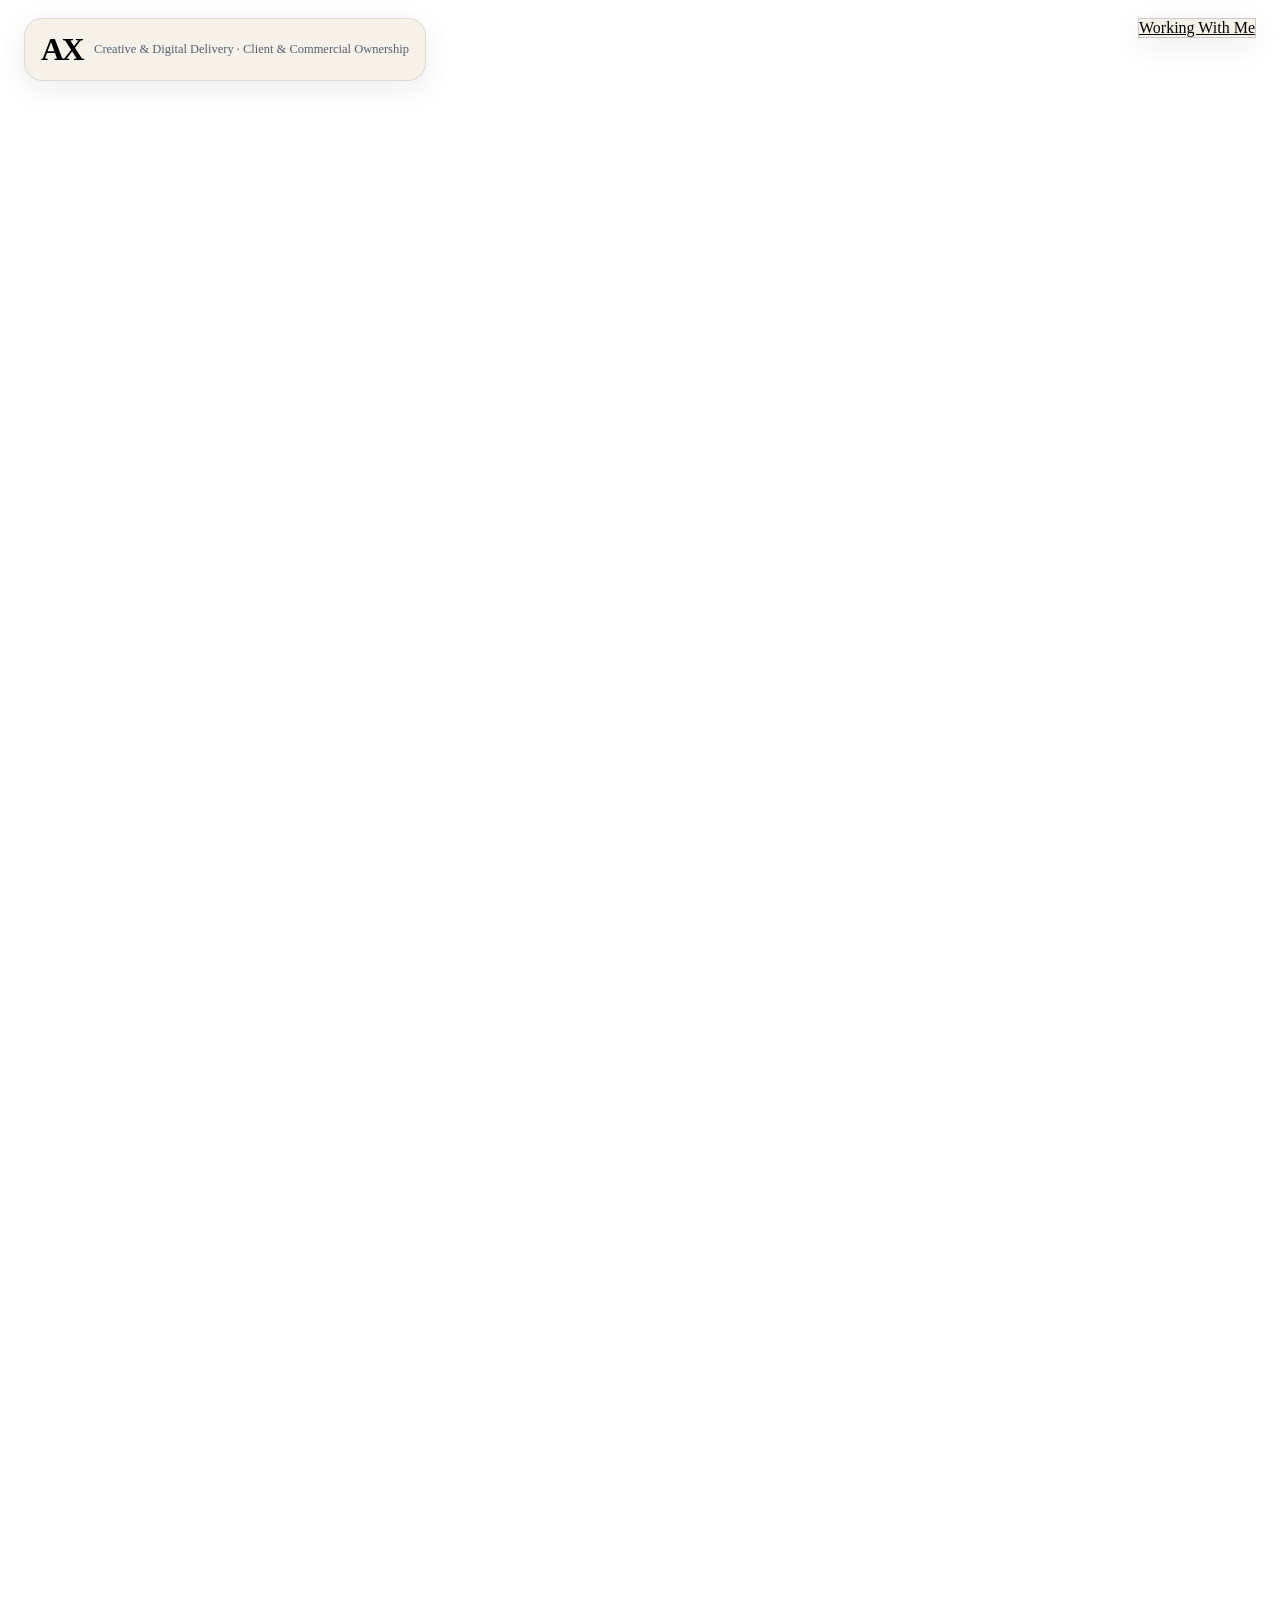
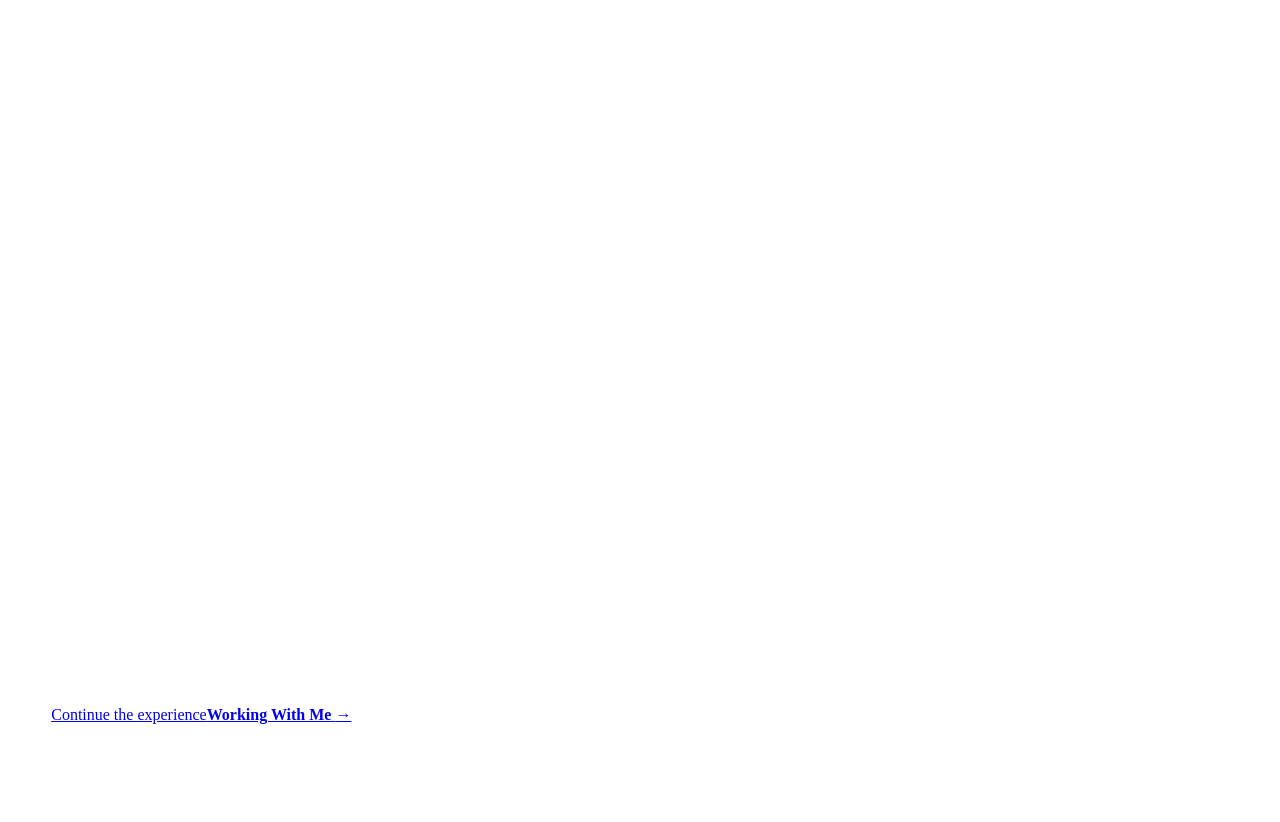
==== cv/index.html @ 1cc7d0a5 "Refresh cached CV styles after metric typography adjustment" ====
<!doctype html>
<html lang="en">
<head>
  <!-- Google tag (gtag.js) -->
  <script async src="https://www.googletagmanager.com/gtag/js?id=G-WQ5RT0GT5M"></script>
  <script>
    window.dataLayer = window.dataLayer || [];
    function gtag(){dataLayer.push(arguments);}
    gtag('js', new Date());
    gtag('config', 'G-WQ5RT0GT5M');
  </script>
  <meta charset="utf-8">
  <meta name="viewport" content="width=device-width, initial-scale=1">
  <meta name="theme-color" content="#F6F1E8">
  <meta name="description" content="Axel Cruz leads creative and digital delivery, client relationships and project economics. Explore experience, selected projects and the downloadable CV.">
  <title>Professional CV | Axel Cruz | Senior Project &amp; Program Manager</title>

  <!-- Social sharing / Open Graph -->
  <meta property="og:type" content="website">
  <meta property="og:url" content="https://axelcruzcv.github.io/cv/">
  <meta property="og:title" content="Axel Cruz | Senior Project &amp; Program Manager">
  <meta property="og:description" content="Creative and digital delivery with ownership of clients, teams and project economics.">
  <meta property="og:image" content="https://axelcruzcv.github.io/assets/og-professional-cv.png?v=20260910">
  <meta property="og:image:alt" content="Axel Cruz - Senior Project and Program Manager">

  <!-- X / Twitter -->
  <meta name="twitter:card" content="summary_large_image">
  <meta name="twitter:title" content="Axel Cruz | Senior Project &amp; Program Manager">
  <meta name="twitter:description" content="Creative and digital delivery with ownership of clients, teams and project economics.">
  <meta name="twitter:image" content="https://axelcruzcv.github.io/assets/og-professional-cv.png?v=20260910">

  <link rel="preconnect" href="https://fonts.googleapis.com">
  <link rel="preconnect" href="https://fonts.gstatic.com" crossorigin>
  <link href="https://fonts.googleapis.com/css2?family=Cormorant+Garamond:wght@500;600&amp;family=Inter:wght@400;500;600&amp;display=swap" rel="stylesheet">
  <link rel="stylesheet" href="../css/main.css">
  <link rel="stylesheet" href="../css/cv.css?v=2026-10-13">
</head>
<body class="cv-page">
  <div class="transition-field" aria-hidden="true"><span></span></div>
  <a class="floating-pill who-pill page-link" href="../">Working With Me</a>

  <header class="cv-brand">
    <div class="monogram">AX</div>
    <div class="brand-line">Creative &amp; Digital Delivery · Client &amp; Commercial Ownership</div>
  </header>

  <main class="cv-shell">
    <section class="cv-hero reveal">
      <div>
        <p class="kicker">Project and Program Leadership</p>
        <h1>Axel Daniel Cruz Machado</h1>
        <h2>Senior Project &amp; Program Manager<br><span>Creative &amp; Digital Delivery | Client &amp; Commercial Ownership</span></h2>
        <p class="meta">Mexico City, Mexico · English C1 / Full Professional Proficiency · Spanish Native</p>
      </div>
      <nav class="cv-actions" aria-label="Professional links">
        <a href="../downloads/Axel_Cruz_Professional_CV.pdf?v=2026-10-12" download="Axel_Cruz_Professional_CV.pdf">Download CV</a>
        <a href="https://www.linkedin.com/in/axeldanielcruzmachado" target="_blank" rel="noopener">LinkedIn</a>
        <a class="email-action" href="mailto:axelcruzmachado@gmail.com" data-email="axelcruzmachado@gmail.com">Email</a>
      </nav>
    </section>

    <section class="cv-section reveal">
      <h2>Professional Profile</h2>
      <div class="profile-copy"><p>I lead creative and digital delivery with responsibility for the client relationship, specialist teams and project economics.</p><p>My experience spans 10+ years across a digital studio and agency operations. Today, I manage 15+ concurrent projects with teams of up to 25, connecting creative production, software platforms and enterprise learning.</p><p>I turn business needs into scope, estimates and delivery plans, then manage capacity, dependencies, client decisions and quality through launch and ongoing operations. My background in production and web development helps me work closely with specialists and explain trade-offs to clients.</p></div>
    </section>

    <section class="cv-section reveal">
      <h2>Selected Experience</h2>
      <div class="impact-grid"><article class="reveal-card"><strong>15+ PROJECTS</strong><span>Managed concurrently across creative, digital and learning delivery</span></article><article class="reveal-card"><strong>UP TO 25</strong><span>Specialists coordinated across creative production, software and QA</span></article><article class="reveal-card"><strong>4+ PLATFORMS</strong><span>Led through creation, launch, support and ongoing operations</span></article><article class="reveal-card"><strong>10+ WEBSITES</strong><span>Delivered across websites and web experiences</span></article><article class="reveal-card"><strong>2,000+ USERS</strong><span>Supported by the Hino learning platform</span></article><article class="reveal-card"><strong>5,000+ USERS</strong><span>Supported by Edenred learning platforms</span></article><article class="reveal-card"><strong>12 PROJECTS</strong><span>Costco engagement expanded from one renovation proposal video</span></article><article class="reveal-card"><strong>60+ WBTs</strong><span>Web-based training productions coordinated</span></article></div>
    </section>

    <section class="cv-section reveal">
      <h2>Core Expertise</h2>
      <div class="expertise-grid"><article><h3>Project and Program Delivery</h3><p>Discovery, scope, schedules, roadmaps, dependencies, change control and client decisions.</p></article><article><h3>Creative Operations</h3><p>Integrated production, capacity planning, specialist staffing, review cycles and quality control.</p></article><article><h3>Client and Commercial Ownership</h3><p>Proposals, estimates, negotiation, project costs, margins and account development.</p></article><article><h3>Digital Platforms</h3><p>Web and mobile delivery, CMS, integrations, QA/UAT, releases and ongoing support.</p></article><article><h3>Learning and Implementation</h3><p>LMS operations, learning content, onboarding, training programs and adoption reporting.</p></article></div>
    </section>

    <section class="cv-section reveal"><h2>Selected Work</h2><div class="timeline"><article class="role"><div class="period">Hino</div><div><h3>Building a platform and a long-term relationship</h3><p>I originated Hino’s initial LMS engagement of approximately MXN 1.4M and led delivery with business, training and IT stakeholders. The platform serves 2,000+ users and evolved from core learning capabilities into certification matrices, reporting, UX/UI improvements and a loyalty program.</p></div></article><article class="role"><div class="period">Costco</div><div><h3>Growing an engagement through delivery</h3><p>An initial renovation proposal video expanded into 12 location-related projects. I owned proposals, scope, negotiation and delivery across audiovisual, interactive, presentation and printed materials.</p></div></article><article class="role"><div class="period">Hino and Edenred</div><div><h3>Restoring delivery and service continuity</h3><p>I helped restore two business-critical learning platforms within 14 days by coordinating specialists, priorities, testing and client communication. I also strengthened delivery workflows and QA for their continuing operation.</p></div></article></div></section><section class="cv-section reveal">
      <h2>Professional Experience</h2>
      <div class="timeline"><article class="role"><div class="period">Feb 2025 - Present</div><div><p class="company">Top of Mind Communication</p><h3>Head of Coordination &amp; Quality</h3><ul><li>Lead a portfolio of 15+ concurrent creative, digital and learning projects, coordinating up to 25 specialists and operational relationships with up to 10 corporate clients.</li><li>Own scope, estimates, schedules, capacity planning, risks and client decisions across design, copywriting, video, VFX, animation, instructional design, software and QA. Manage KPMG delivery in ClickUp.</li><li>Track project hours, costs, utilization and profitability. Assess changes, price additional work and coordinate approval, implementation and invoicing with leadership and finance.</li><li>Manage roadmaps, backlogs, acceptance criteria, QA/UAT and ongoing enhancements for Hino and Edenred platforms serving 2,000+ and 5,000+ users respectively.</li><li>Strengthen delivery workflows and quality reviews, coordinate distributed specialists and vendors, and resolve dependencies through clear ownership and escalation.</li><li>Expanded a Costco engagement from one renovation proposal video into 12 location-related projects. Work also includes Kia, KPMG, Mazda, Hino, Edenred and Teojama.</li></ul></div></article><article class="role"><div class="period">Feb 2024 - Jan 2025</div><div><p class="company">Top of Mind Communication</p><h3>Digital Project Coordinator</h3><ul><li>Coordinated enterprise content production and learning-platform operations, connecting clients, developers, creative teams, instructional designers and QA.</li><li>Managed Hino and Edenred delivery requirements, access and reporting workflows, issue prioritization, QA/UAT, releases and client communication for platforms serving 2,000+ and 5,000+ users.</li><li>Helped restore two business-critical learning platforms within 14 days through specialist coordination, testing and stakeholder follow-through.</li><li>Coordinated multimedia and interactive learning delivery through reviews and approvals, including English-language materials for US audiences. Promoted to Head of Coordination &amp; Quality in February 2025.</li></ul></div></article><article class="role"><div class="period">Mar 2015 - Feb 2024<br>Part-time 2023-2024</div><div><p class="company">Fentec Apps &amp; Web / Fenrir Creative Studios</p><h3>Founder &amp; Digital Solutions Lead</h3><ul><li>Built and ran a creative and digital studio, originating and securing 15+ client engagements through prospecting, referrals, proposals and pricing.</li><li>Owned client delivery from discovery and requirements through staffing, budgets, development coordination, QA, launch, support and maintenance, with responsibility for profitability and payment agreements.</li><li>Originated and closed Hino’s initial LMS engagement, valued at approximately MXN 1.4M, and led its delivery and continuing evolution with senior business, training and IT stakeholders.</li><li>Delivered 10+ websites and web experiences, including WordPress and Shopify projects. Coordinated React, Python/Django, AWS, REST API and native mobile specialists, plus Salesforce and HubSpot integrations.</li><li>Delivered Edenred development and maintenance services as a provider to TOM before joining the company internally. Worked with distributed engineers and suppliers across Latin America.</li></ul></div></article><article class="role"><div class="period">Jan 2023 - Feb 2024</div><div><p class="company">TOCA Contact Center</p><h3>HR &amp; Operations Manager</h3><ul><li>Helped scale an HSBC-linked commercial operation from 3 to 50+ agents through recruiting, onboarding, training, coaching and performance follow-up.</li><li>Coordinated leadership, operations and talent to align staffing, team readiness and service requirements during growth.</li><li>Held operational responsibility for the contact center’s supporting telephony environment, coordinating dedicated personnel responsible for call flows, PBX/switchboard operations and service continuity.</li></ul></div></article></div>
    </section>

    <section class="cv-section reveal">
      <h2>Tools and Capabilities</h2>
      <div class="tools-grid"><article><h3>Project management</h3><p>ClickUp, Jira, Asana, monday.com, Trello, Microsoft Project, Azure DevOps for project tracking and Notion.</p></article><article><h3>Reporting and collaboration</h3><p>Excel, Google Sheets, Google Workspace, Slack and Microsoft Teams.</p></article><article><h3>Web and creative work</h3><p>WordPress, Shopify, HTML/CSS/JavaScript, Git/GitHub and Adobe Creative Cloud. Strongest Adobe proficiency in Photoshop and Premiere Pro.</p></article><article><h3>Technical delivery</h3><p>Coordination across React, Python/Django, AWS, REST APIs, Salesforce and HubSpot integrations, native mobile and SCORM/xAPI.</p></article><article><h3>AI in practice</h3><p>ChatGPT, Claude, Gemini and Magnific for research, planning, documentation, content and creative work, with human review.</p></article></div>
    </section>

    <section class="cv-section education reveal"><h2>Education and Professional Development</h2><div><h3>Bachelor of Engineering</h3><p>Interactive Technologies &amp; Digital Animation<br>Universidad del Valle de México<br>2011-2016</p></div><div><h3>Project Management</h3><p>The Project Management Course: Beginner to PROject Manager<br>365 Careers / Udemy<br>Completed October 2026</p><p>Agile, Scrum, Waterfall, project planning, risk management, change control and project tracking.</p></div><div><h3>Languages</h3><p>Spanish: Native<br>English: C1 / Full Professional Proficiency</p></div></section>

    <section class="cv-closing reveal">
      <h2>Let’s talk about your team.</h2>
      <p>I’m interested in senior project, program and client delivery roles where creative work, digital products and commercial responsibility come together. Based in Mexico City and open to remote opportunities from Mexico.</p>
      <nav class="cv-actions">
        <a class="email-action" href="mailto:axelcruzmachado@gmail.com" data-email="axelcruzmachado@gmail.com">Email</a>
        <a href="https://www.linkedin.com/in/axeldanielcruzmachado" target="_blank" rel="noopener">LinkedIn</a>
        <a href="../downloads/Axel_Cruz_Professional_CV.pdf?v=2026-10-12" download="Axel_Cruz_Professional_CV.pdf">Download CV</a>
      </nav>
    </section>
  </main>

  <script src="../js/transitions.js"></script>
  <script src="../js/cv.js"></script>
  <script src="../js/actions.js"></script>
</body>
</html>
---- css/cv.css ----
.cv-page{background:var(--ivory);color:var(--ink)}
.cv-brand{position:fixed;left:24px;top:18px;z-index:60;display:flex;align-items:center;gap:12px;padding:12px 16px;border-radius:18px;background:rgba(246,241,232,.94);backdrop-filter:blur(12px);box-shadow:0 8px 30px rgba(13,27,42,.08);border:1px solid rgba(17,36,55,.10)}
.monogram{font-family:var(--serif);font-size:2rem;font-weight:600;letter-spacing:-.08em}.brand-line{font-size:.78rem;color:rgba(17,36,55,.70)}
.cv-page .who-pill{position:fixed;top:18px;right:24px;left:auto;bottom:auto;z-index:70;color:var(--ink);background:rgba(246,241,232,.94);border:1px solid rgba(17,36,55,.18);backdrop-filter:blur(12px);box-shadow:0 8px 30px rgba(13,27,42,.08)}
.cv-shell{width:min(1180px,92vw);margin:0 auto;padding:144px 0 90px}.cv-hero{padding:42px 0 34px;border-bottom:1px solid rgba(17,36,55,.2);display:grid;grid-template-columns:1fr auto;gap:36px;align-items:end}.kicker{text-transform:uppercase;letter-spacing:.15em;font-size:.72rem;color:rgba(17,36,55,.58)}
.cv-hero h1,.cv-section>h2,.cv-closing h2{font-family:var(--serif)}.cv-hero h1{font-size:clamp(3.2rem,6.2vw,6rem);line-height:.84;letter-spacing:-.05em;margin:.15em 0 .24em}.cv-hero h2{font-size:clamp(1.15rem,2vw,1.6rem);line-height:1.35;max-width:800px;margin:0;font-weight:500}.meta{font-size:.88rem;color:rgba(17,36,55,.65);margin-top:18px}.cv-actions{display:flex;flex-wrap:wrap;gap:10px}.cv-actions a{font-size:.82rem;background:rgba(255,255,255,.2)}
.cv-section{padding:54px 0;border-bottom:1px solid rgba(17,36,55,.14)}.cv-section>h2{font-size:clamp(2.6rem,4.5vw,4.3rem);letter-spacing:-.035em;margin:0 0 30px}.profile-copy{columns:2;column-gap:56px;max-width:980px}.profile-copy p{break-inside:avoid;line-height:1.7;margin-top:0}

.impact-grid{display:grid;grid-template-columns:repeat(4,1fr);gap:12px}.impact-grid article{--bg:linear-gradient(145deg,#F6F1E8,#ECE5D8);--fg:var(--ink);--muted:rgba(17,36,55,.68);position:relative;min-height:158px;padding:22px 24px;border-radius:18px;border:1px solid rgba(17,36,55,.09);background:var(--bg);color:var(--fg);display:flex;flex-direction:column;justify-content:space-between;overflow:hidden;box-shadow:0 8px 24px rgba(13,27,42,.04);transition:transform .32s var(--ease),box-shadow .32s var(--ease)}.impact-grid article::after{content:"";position:absolute;left:0;top:0;right:0;height:4px;background:var(--gold)}.impact-grid article:nth-child(4n+1){--bg:linear-gradient(145deg,#F1E7D3,#FBF7EF);--fg:var(--ink);--muted:rgba(17,36,55,.72)}.impact-grid article:nth-child(4n+2){--bg:linear-gradient(145deg,#ECE8DF,#FAF7F0);--fg:var(--ink);--muted:rgba(17,36,55,.72)}.impact-grid article:nth-child(4n+2)::after{background:var(--teal)}.impact-grid article:nth-child(4n+3){--bg:linear-gradient(145deg,rgba(95,158,160,.20),#F3F4EE);--fg:var(--ink);--muted:rgba(17,36,55,.72)}.impact-grid article:nth-child(4n+4){--bg:linear-gradient(145deg,rgba(199,154,43,.16),#FBF5E8);--fg:var(--ink);--muted:rgba(17,36,55,.72)}.impact-grid article:nth-child(4n+4)::after{background:var(--navy)}.impact-grid article:hover{transform:translateY(-4px);box-shadow:0 16px 34px rgba(13,27,42,.09)}.impact-grid strong{font-family:var(--serif);font-size:clamp(1.5rem,2.7vw,2.5rem);line-height:.95;color:var(--fg)}.impact-grid span{font-size:.9rem;line-height:1.42;color:var(--muted);max-width:26ch}

.expertise-grid,.tools-grid{display:grid;grid-template-columns:repeat(5,1fr);gap:12px}.expertise-grid article,.tools-grid article{--accent:var(--gold);position:relative;min-height:218px;padding:23px 19px;border-radius:18px;border:1px solid rgba(17,36,55,.09);background:linear-gradient(155deg,rgba(255,255,255,.45),rgba(236,229,216,.68));overflow:hidden;transition:transform .32s var(--ease),box-shadow .32s var(--ease),background .32s ease}.expertise-grid article::before,.tools-grid article::before{content:"";position:absolute;left:0;top:0;bottom:0;width:4px;background:var(--accent)}.expertise-grid article::after,.tools-grid article::after{content:"";position:absolute;right:-30px;top:-30px;width:100px;height:100px;border-radius:50%;background:var(--accent);opacity:.06}.expertise-grid article:nth-child(5n+1),.tools-grid article:nth-child(5n+1){--accent:var(--navy)}.expertise-grid article:nth-child(5n+2),.tools-grid article:nth-child(5n+2){--accent:var(--gold)}.expertise-grid article:nth-child(5n+3),.tools-grid article:nth-child(5n+3){--accent:var(--teal)}.expertise-grid article:nth-child(5n+4),.tools-grid article:nth-child(5n+4){--accent:#879331}.expertise-grid article:nth-child(5n),.tools-grid article:nth-child(5n){--accent:#50677A}.expertise-grid article:hover,.tools-grid article:hover{transform:translateY(-4px);box-shadow:0 16px 32px rgba(13,27,42,.075);background:linear-gradient(155deg,rgba(255,255,255,.7),rgba(236,229,216,.76))}.expertise-grid h3,.tools-grid h3{font-size:.83rem;text-transform:uppercase;letter-spacing:.09em;margin:0 0 18px}.expertise-grid p,.tools-grid p{font-size:.9rem;line-height:1.62;color:rgba(17,36,55,.70);margin:0}

.timeline{display:grid}.role{display:grid;grid-template-columns:180px 1fr;gap:30px;padding:32px 0;border-top:1px solid rgba(17,36,55,.14)}.period{font-size:.76rem;text-transform:uppercase;letter-spacing:.07em;color:rgba(17,36,55,.56)}.company{text-transform:uppercase;letter-spacing:.09em;font-size:.76rem;font-weight:600;margin:0 0 8px}.role h3{font-family:var(--serif);font-size:2rem;margin:.1em 0 .4em}.role p,.role li{font-size:.92rem;line-height:1.6}.role ul{padding-left:1.2em;margin-bottom:0}
.education{display:grid;grid-template-columns:1.2fr 1fr 1fr;gap:28px}.education>h2{grid-column:1/-1}.education h3{font-family:var(--serif);font-size:1.65rem;margin:0 0 6px}.languages{display:flex;gap:40px}

.cv-closing{margin-top:36px;padding:44px 44px 40px;display:grid;grid-template-columns:1fr 1fr;gap:34px;align-items:end;background:linear-gradient(140deg,#0D1B2A,#06101D);color:#F6F1E8;border-radius:28px;position:relative;overflow:hidden;box-shadow:0 20px 42px rgba(13,27,42,.14)}.cv-closing::before{content:"";position:absolute;inset:0 0 auto;height:4px;background:linear-gradient(90deg,var(--gold),var(--teal),rgba(246,241,232,.6))}.cv-closing::after{content:"";position:absolute;width:260px;height:260px;border-radius:50%;right:-90px;bottom:-120px;background:radial-gradient(circle,rgba(199,154,43,.18),transparent 70%)}.cv-closing h2{font-size:clamp(4rem,7vw,7rem);line-height:.82;letter-spacing:-.05em;margin:0;color:#F6F1E8}.cv-closing p{line-height:1.72;max-width:540px;color:rgba(246,241,232,.82)}.cv-closing .cv-actions a{color:#F6F1E8;border-color:rgba(246,241,232,.42);background:rgba(255,255,255,.02)}.cv-closing .cv-actions a:hover{background:#F6F1E8;color:#0D1B2A}
.reveal,.reveal-card{opacity:0;transform:translateY(12px);transition:opacity .62s var(--ease),transform .62s var(--ease)}.reveal.visible,.reveal-card.visible{opacity:1;transform:none}

@media(max-width:900px){.cv-brand{left:14px;top:14px}.brand-line{display:none}.cv-page .who-pill{top:auto;bottom:18px;right:18px;left:auto}.cv-shell{width:min(92vw,720px);padding-top:90px}.cv-hero{grid-template-columns:1fr}.profile-copy{columns:1}.impact-grid{grid-template-columns:repeat(2,1fr)}.expertise-grid,.tools-grid{grid-template-columns:1fr 1fr}.expertise-grid article,.tools-grid article{min-height:unset}.role{grid-template-columns:1fr}.period{margin-bottom:-18px}.education,.cv-closing{grid-template-columns:1fr}.languages{display:grid;gap:6px}}
@media(max-width:520px){.impact-grid,.expertise-grid,.tools-grid{grid-template-columns:1fr}.cv-hero h1{font-size:3.6rem}.cv-closing{padding:30px 22px}}

.email-action.action-confirmed{
  border-color:var(--teal)!important;
  background:rgba(95,158,160,.12)!important;
}
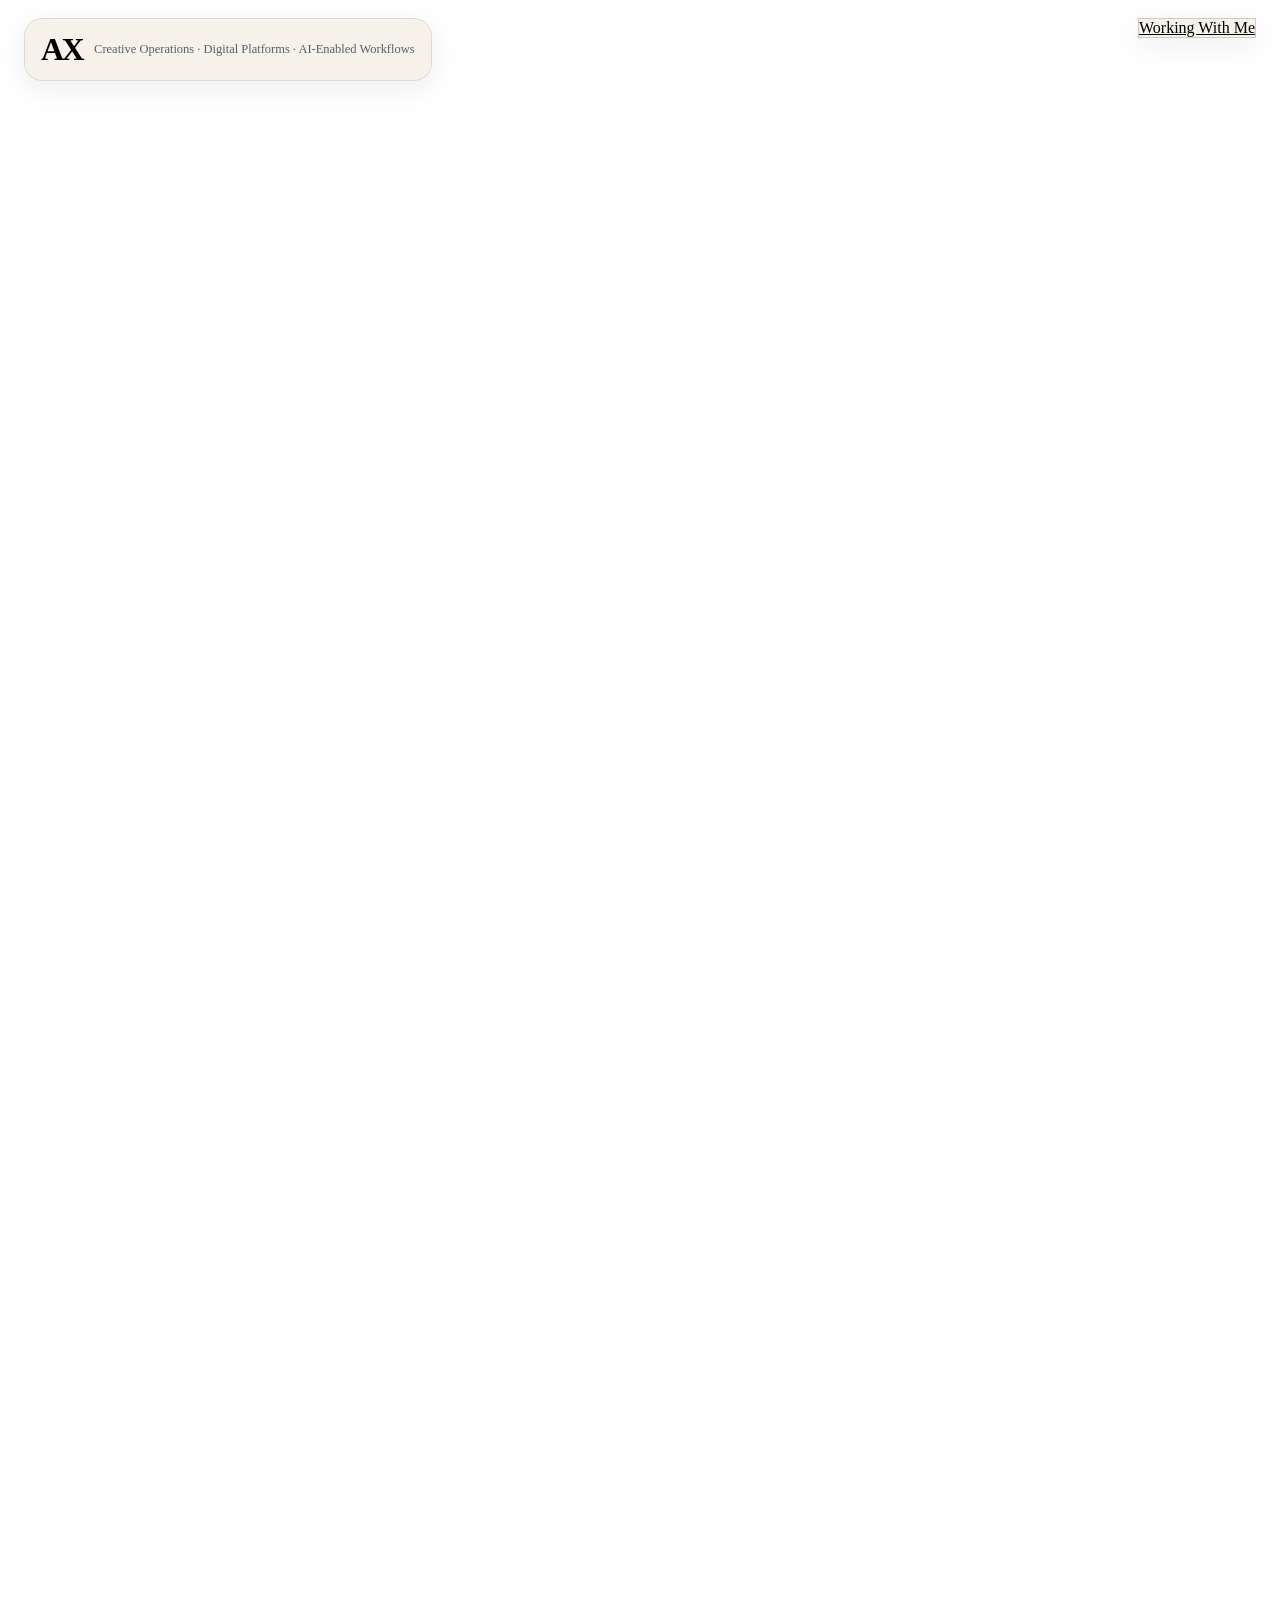
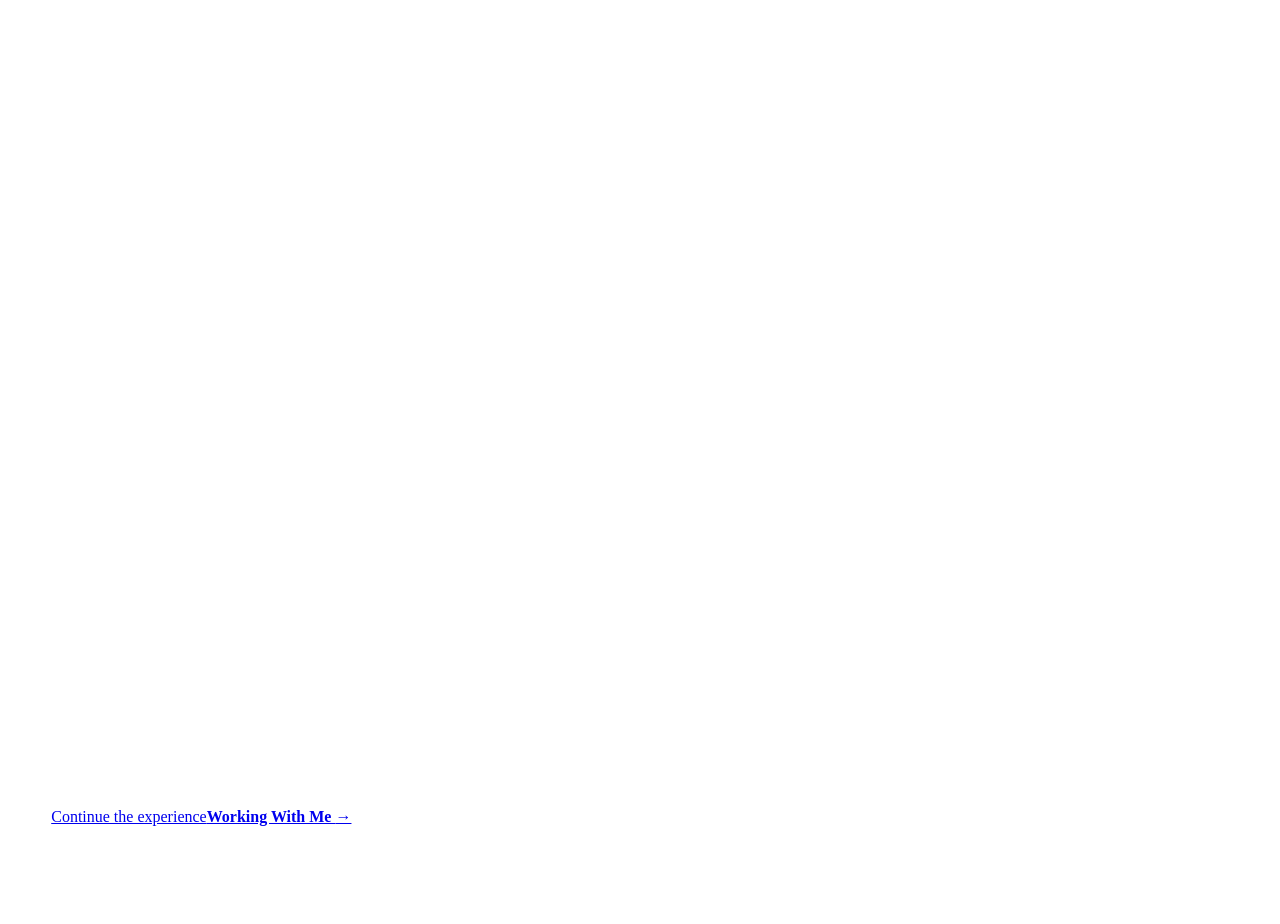
==== commit 0297ff71: "Strengthen senior delivery positioning and outcome-led case studies" ====
--- a/cv/index.html
+++ b/cv/index.html
@@ -12,7 +12,7 @@
   <meta charset="utf-8">
   <meta name="viewport" content="width=device-width, initial-scale=1">
   <meta name="theme-color" content="#F6F1E8">
-  <meta name="description" content="Axel Cruz leads creative and digital delivery, client relationships and project economics. Explore experience, selected projects and the downloadable CV.">
+  <meta name="description" content="Senior Project & Program Manager in creative operations, digital platforms and AI-enabled workflows. Evidence-led case studies in client delivery, platform operations and integrated production.">
   <title>Professional CV | Axel Cruz | Senior Project &amp; Program Manager</title>
 
   <!-- Social sharing / Open Graph -->
@@ -41,7 +41,7 @@
 
   <header class="cv-brand">
     <div class="monogram">AX</div>
-    <div class="brand-line">Creative &amp; Digital Delivery · Client &amp; Commercial Ownership</div>
+    <div class="brand-line">Creative Operations · Digital Platforms · AI-Enabled Workflows</div>
   </header>
 
   <main class="cv-shell">
@@ -49,11 +49,12 @@
       <div>
         <p class="kicker">Project and Program Leadership</p>
         <h1>Axel Daniel Cruz Machado</h1>
-        <h2>Senior Project &amp; Program Manager<br><span>Creative &amp; Digital Delivery | Client &amp; Commercial Ownership</span></h2>
-        <p class="meta">Mexico City, Mexico · English C1 / Full Professional Proficiency · Spanish Native</p>
+        <h2>Senior Project &amp; Program Manager<br><span>Creative Operations · Digital Platforms · AI-Enabled Workflows</span></h2>
+        <p class="meta">Mexico City, Mexico · Remote from Mexico · English C1 / Full Professional Proficiency · Spanish Native</p>
       </div>
       <nav class="cv-actions" aria-label="Professional links">
         <a href="../downloads/Axel_Cruz_Professional_CV.pdf?v=2026-10-12" download="Axel_Cruz_Professional_CV.pdf">Download CV</a>
+        <a href="#selected-work">Case Studies</a>
         <a href="https://www.linkedin.com/in/axeldanielcruzmachado" target="_blank" rel="noopener">LinkedIn</a>
         <a class="email-action" href="mailto:axelcruzmachado@gmail.com" data-email="axelcruzmachado@gmail.com">Email</a>
       </nav>
@@ -61,7 +62,7 @@
 
     <section class="cv-section reveal">
       <h2>Professional Profile</h2>
-      <div class="profile-copy"><p>I lead creative and digital delivery with responsibility for the client relationship, specialist teams and project economics.</p><p>My experience spans 10+ years across a digital studio and agency operations. Today, I manage 15+ concurrent projects with teams of up to 25, connecting creative production, software platforms and enterprise learning.</p><p>I turn business needs into scope, estimates and delivery plans, then manage capacity, dependencies, client decisions and quality through launch and ongoing operations. My background in production and web development helps me work closely with specialists and explain trade-offs to clients.</p></div>
+      <div class="profile-copy"><p>I turn client and product goals into launched, supported work. I lead integrated creative and digital programs while owning the delivery plan, cross-functional coordination, client commitments and commercial impact.</p><p>My experience spans 10+ years across a digital studio and agency operations. Today, I manage 15+ concurrent projects with teams of up to 25, connecting creative production, software platforms and enterprise learning.</p><p>I turn business needs into scope, estimates and delivery plans, then manage capacity, dependencies, client decisions and quality through launch and ongoing operations. My background in production and web development helps me challenge assumptions and explain trade-offs without confusing technical leadership with personally engineering every solution.</p></div>
     </section>
 
     <section class="cv-section reveal">
@@ -74,7 +75,24 @@
       <div class="expertise-grid"><article><h3>Project and Program Delivery</h3><p>Discovery, scope, schedules, roadmaps, dependencies, change control and client decisions.</p></article><article><h3>Creative Operations</h3><p>Integrated production, capacity planning, specialist staffing, review cycles and quality control.</p></article><article><h3>Client and Commercial Ownership</h3><p>Proposals, estimates, negotiation, project costs, margins and account development.</p></article><article><h3>Digital Platforms</h3><p>Web and mobile delivery, CMS, integrations, QA/UAT, releases and ongoing support.</p></article><article><h3>Learning and Implementation</h3><p>LMS operations, learning content, onboarding, training programs and adoption reporting.</p></article></div>
     </section>
 
-    <section class="cv-section reveal"><h2>Selected Work</h2><div class="timeline"><article class="role"><div class="period">Hino</div><div><h3>Building a platform and a long-term relationship</h3><p>I originated Hino’s initial LMS engagement of approximately MXN 1.4M and led delivery with business, training and IT stakeholders. The platform serves 2,000+ users and evolved from core learning capabilities into certification matrices, reporting, UX/UI improvements and a loyalty program.</p></div></article><article class="role"><div class="period">Costco</div><div><h3>Growing an engagement through delivery</h3><p>An initial renovation proposal video expanded into 12 location-related projects. I owned proposals, scope, negotiation and delivery across audiovisual, interactive, presentation and printed materials.</p></div></article><article class="role"><div class="period">Hino and Edenred</div><div><h3>Restoring delivery and service continuity</h3><p>I helped restore two business-critical learning platforms within 14 days by coordinating specialists, priorities, testing and client communication. I also strengthened delivery workflows and QA for their continuing operation.</p></div></article></div></section><section class="cv-section reveal">
+    <section class="cv-section reveal" id="selected-work">
+      <h2>Selected Work · Decisions and Outcomes</h2>
+      <div class="timeline">
+        <article class="role"><div class="period">Hino · Digital Platform</div><div>
+          <h3>From an initial LMS engagement to a long-running platform</h3>
+          <p><strong>Business need:</strong> Localize learning and certification processes for Hino's Mexico dealer network. <strong>My ownership:</strong> Originated the approximately MXN 1.4M initial engagement, coordinated stakeholders and specialist teams, and managed the roadmap from core LMS functionality to certification matrices, reporting, UX improvements and ongoing support. <strong>Outcome:</strong> A platform supporting 2,000+ users across 38 dealers.</p>
+        </div></article>
+        <article class="role"><div class="period">Hino + Edenred · Recovery</div><div>
+          <h3>Restoring business-critical learning operations</h3>
+          <p><strong>Challenge:</strong> Stabilize two learning platforms and restore client confidence. <strong>My ownership:</strong> Prioritized incidents, coordinated software and QA specialists, structured validation, and kept clients aligned through recovery and follow-up. <strong>Outcome:</strong> Service restoration within 14 days, followed by strengthened QA and ongoing operation. Hino and Edenred serve 2,000+ and 5,000+ users respectively.</p>
+        </div></article>
+        <article class="role"><div class="period">Costco · Creative Delivery</div><div>
+          <h3>Turning a single assignment into a larger client relationship</h3>
+          <p><strong>Starting point:</strong> One renovation proposal video. <strong>My ownership:</strong> Managed proposals, pricing, scope, negotiation, creative production and delivery across audiovisual, interactive, presentation and print work. <strong>Outcome:</strong> The engagement expanded to 12 location-related projects.</p>
+        </div></article>
+      </div>
+    </section>
+    <section class="cv-section reveal">
       <h2>Professional Experience</h2>
       <div class="timeline"><article class="role"><div class="period">Feb 2025 - Present</div><div><p class="company">Top of Mind Communication</p><h3>Head of Coordination &amp; Quality</h3><ul><li>Lead a portfolio of 15+ concurrent creative, digital and learning projects, coordinating up to 25 specialists and operational relationships with up to 10 corporate clients.</li><li>Own scope, estimates, schedules, capacity planning, risks and client decisions across design, copywriting, video, VFX, animation, instructional design, software and QA. Manage KPMG delivery in ClickUp.</li><li>Track project hours, costs, utilization and profitability. Assess changes, price additional work and coordinate approval, implementation and invoicing with leadership and finance.</li><li>Manage roadmaps, backlogs, acceptance criteria, QA/UAT and ongoing enhancements for Hino and Edenred platforms serving 2,000+ and 5,000+ users respectively.</li><li>Strengthen delivery workflows and quality reviews, coordinate distributed specialists and vendors, and resolve dependencies through clear ownership and escalation.</li><li>Expanded a Costco engagement from one renovation proposal video into 12 location-related projects. Work also includes Kia, KPMG, Mazda, Hino, Edenred and Teojama.</li></ul></div></article><article class="role"><div class="period">Feb 2024 - Jan 2025</div><div><p class="company">Top of Mind Communication</p><h3>Digital Project Coordinator</h3><ul><li>Coordinated enterprise content production and learning-platform operations, connecting clients, developers, creative teams, instructional designers and QA.</li><li>Managed Hino and Edenred delivery requirements, access and reporting workflows, issue prioritization, QA/UAT, releases and client communication for platforms serving 2,000+ and 5,000+ users.</li><li>Helped restore two business-critical learning platforms within 14 days through specialist coordination, testing and stakeholder follow-through.</li><li>Coordinated multimedia and interactive learning delivery through reviews and approvals, including English-language materials for US audiences. Promoted to Head of Coordination &amp; Quality in February 2025.</li></ul></div></article><article class="role"><div class="period">Mar 2015 - Feb 2024<br>Part-time 2023-2024</div><div><p class="company">Fentec Apps &amp; Web / Fenrir Creative Studios</p><h3>Founder &amp; Digital Solutions Lead</h3><ul><li>Built and ran a creative and digital studio, originating and securing 15+ client engagements through prospecting, referrals, proposals and pricing.</li><li>Owned client delivery from discovery and requirements through staffing, budgets, development coordination, QA, launch, support and maintenance, with responsibility for profitability and payment agreements.</li><li>Originated and closed Hino’s initial LMS engagement, valued at approximately MXN 1.4M, and led its delivery and continuing evolution with senior business, training and IT stakeholders.</li><li>Delivered 10+ websites and web experiences, including WordPress and Shopify projects. Coordinated React, Python/Django, AWS, REST API and native mobile specialists, plus Salesforce and HubSpot integrations.</li><li>Delivered Edenred development and maintenance services as a provider to TOM before joining the company internally. Worked with distributed engineers and suppliers across Latin America.</li></ul></div></article><article class="role"><div class="period">Jan 2023 - Feb 2024</div><div><p class="company">TOCA Contact Center</p><h3>HR &amp; Operations Manager</h3><ul><li>Helped scale an HSBC-linked commercial operation from 3 to 50+ agents through recruiting, onboarding, training, coaching and performance follow-up.</li><li>Coordinated leadership, operations and talent to align staffing, team readiness and service requirements during growth.</li><li>Held operational responsibility for the contact center’s supporting telephony environment, coordinating dedicated personnel responsible for call flows, PBX/switchboard operations and service continuity.</li></ul></div></article></div>
     </section>
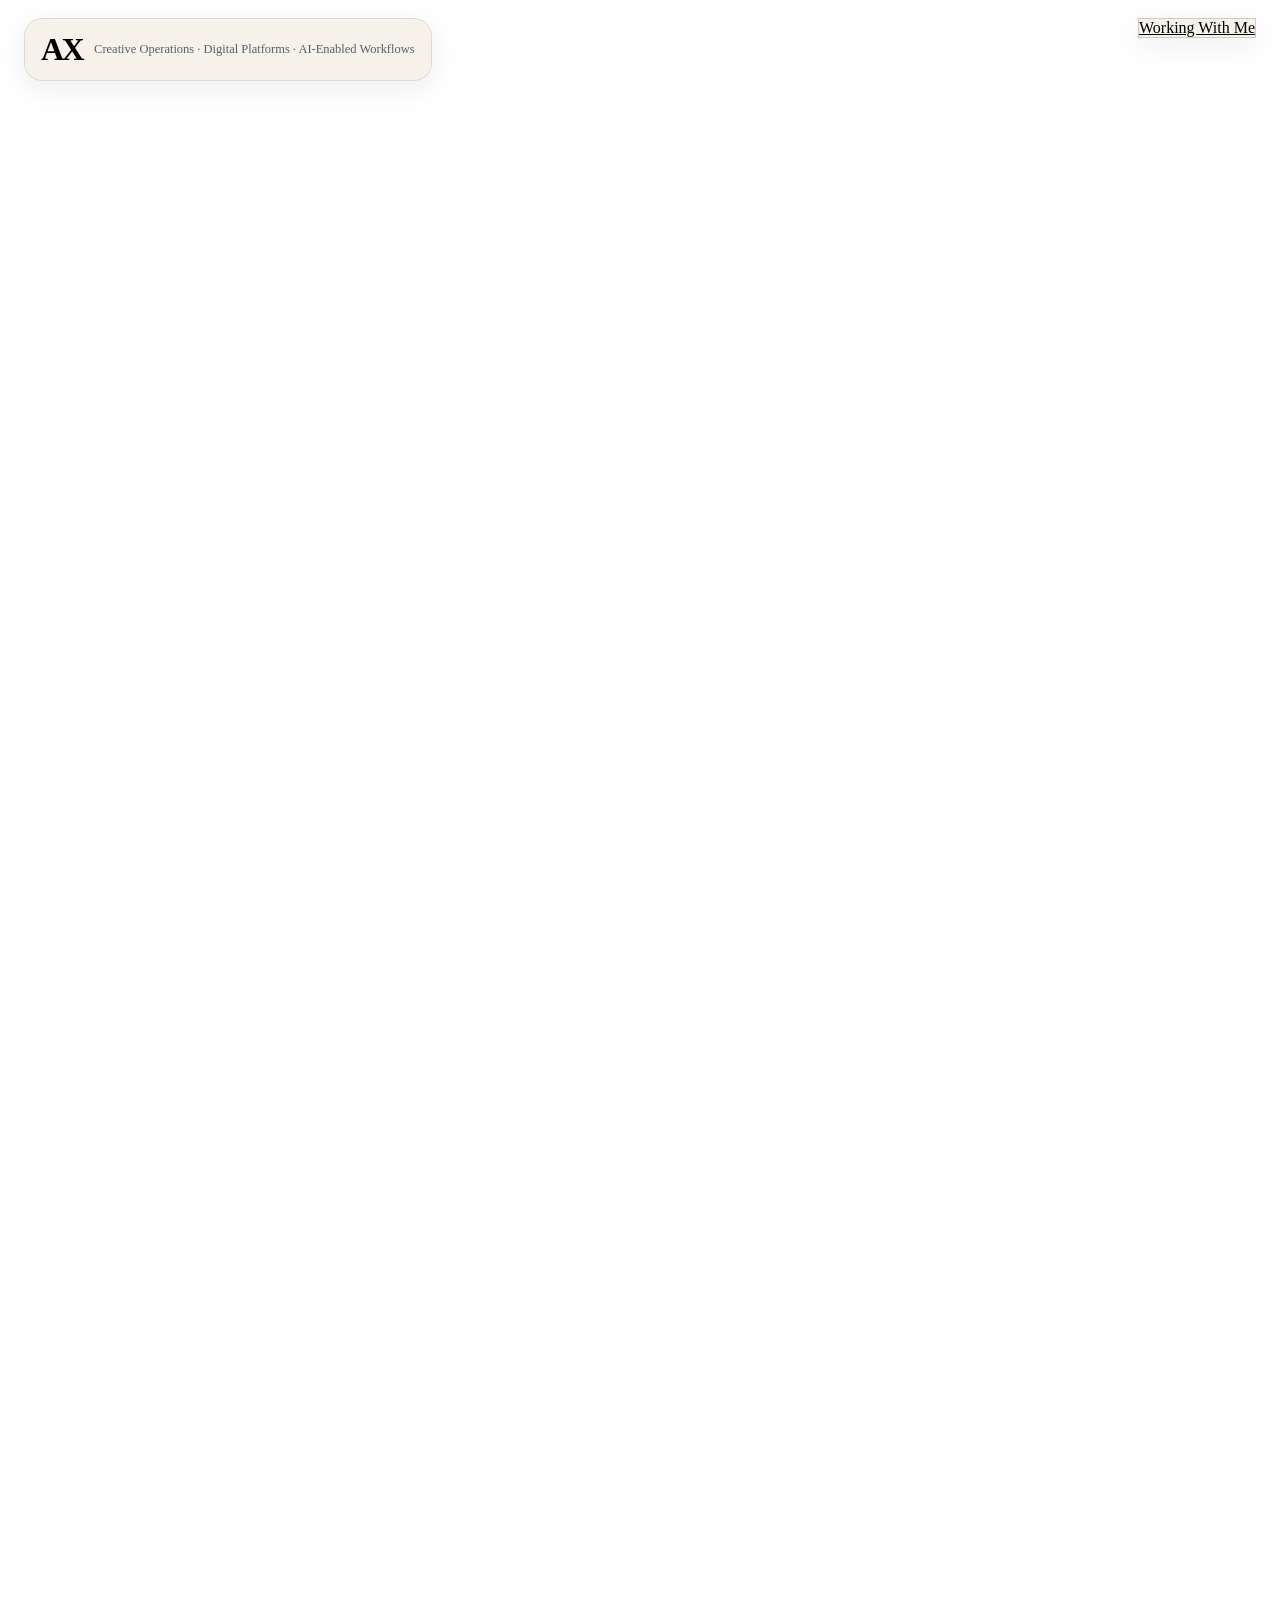
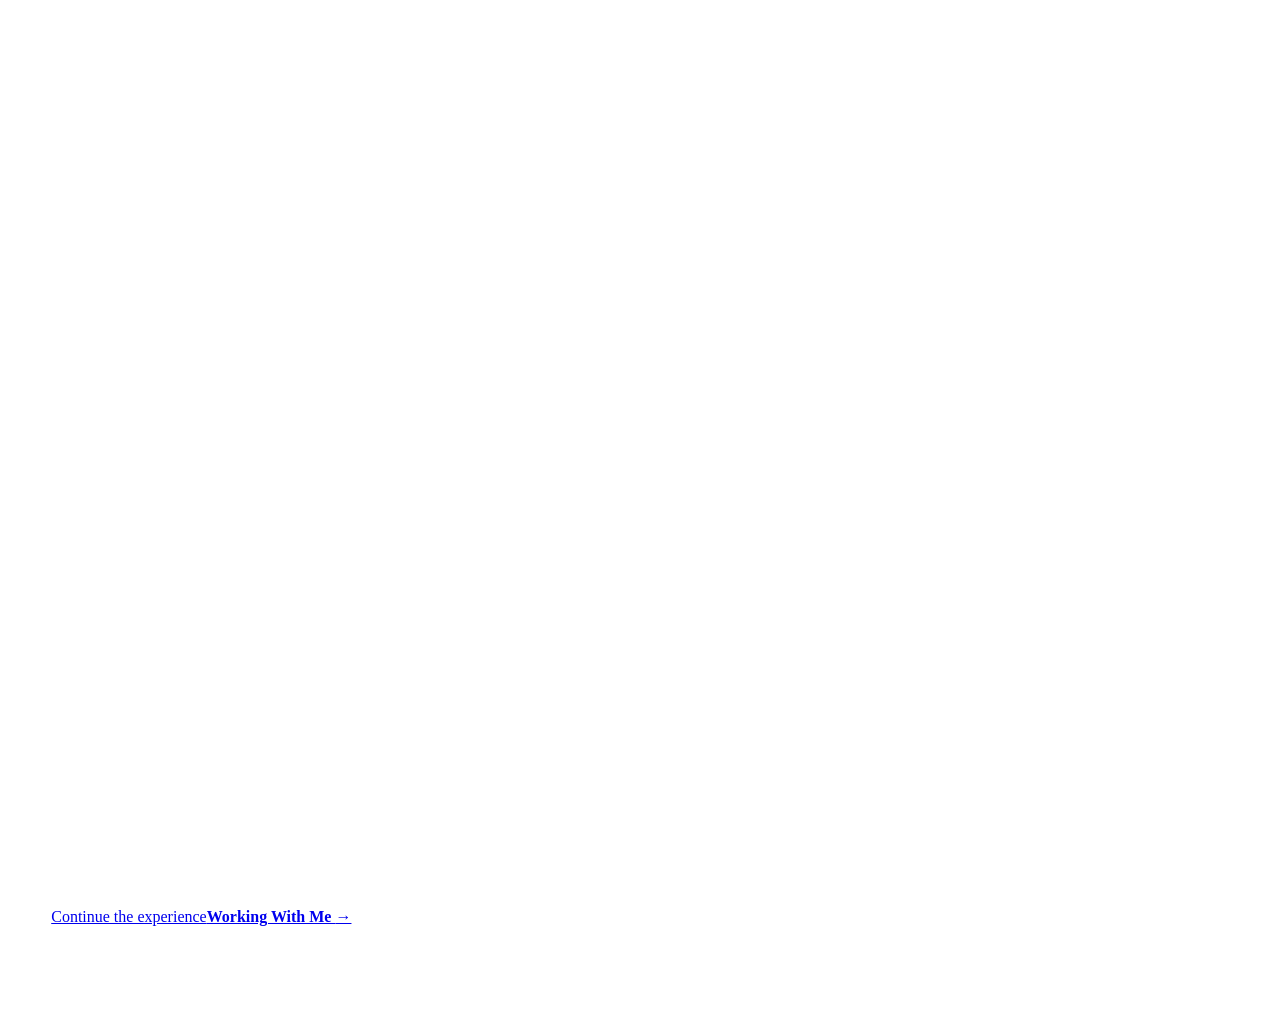
==== commit e5331876: "Tighten evidence-led positioning, case metrics and cross-site navigation" ====
--- a/cv/index.html
+++ b/cv/index.html
@@ -19,14 +19,14 @@
   <meta property="og:type" content="website">
   <meta property="og:url" content="https://axelcruzcv.github.io/cv/">
   <meta property="og:title" content="Axel Cruz | Senior Project &amp; Program Manager">
-  <meta property="og:description" content="Creative and digital delivery with ownership of clients, teams and project economics.">
+  <meta property="og:description" content="Senior Project &amp; Program Manager. Explore verified delivery outcomes across creative operations, learning platforms and enterprise clients.">
   <meta property="og:image" content="https://axelcruzcv.github.io/assets/og-professional-cv.png?v=20260910">
   <meta property="og:image:alt" content="Axel Cruz - Senior Project and Program Manager">
 
   <!-- X / Twitter -->
   <meta name="twitter:card" content="summary_large_image">
   <meta name="twitter:title" content="Axel Cruz | Senior Project &amp; Program Manager">
-  <meta name="twitter:description" content="Creative and digital delivery with ownership of clients, teams and project economics.">
+  <meta name="twitter:description" content="Senior Project &amp; Program Manager. Creative operations, digital platforms, client delivery and selected case studies.">
   <meta name="twitter:image" content="https://axelcruzcv.github.io/assets/og-professional-cv.png?v=20260910">
 
   <link rel="preconnect" href="https://fonts.googleapis.com">
@@ -54,7 +54,8 @@
       </div>
       <nav class="cv-actions" aria-label="Professional links">
         <a href="../downloads/Axel_Cruz_Professional_CV.pdf?v=2026-10-12" download="Axel_Cruz_Professional_CV.pdf">Download CV</a>
-        <a href="#selected-work">Case Studies</a>
+        <a href="#selected-work">Delivery Cases</a>
+        <a href="https://axelcruzcv.github.io/axelcruzportafolio/" target="_blank" rel="noopener">Project Gallery</a>
         <a href="https://www.linkedin.com/in/axeldanielcruzmachado" target="_blank" rel="noopener">LinkedIn</a>
         <a class="email-action" href="mailto:axelcruzmachado@gmail.com" data-email="axelcruzmachado@gmail.com">Email</a>
       </nav>
@@ -77,10 +78,11 @@
 
     <section class="cv-section reveal" id="selected-work">
       <h2>Selected Work · Decisions and Outcomes</h2>
+      <p>Three examples of how I connect client objectives, specialists, delivery decisions and measurable operational outcomes.</p>
       <div class="timeline">
         <article class="role"><div class="period">Hino · Digital Platform</div><div>
           <h3>From an initial LMS engagement to a long-running platform</h3>
-          <p><strong>Business need:</strong> Localize learning and certification processes for Hino's Mexico dealer network. <strong>My ownership:</strong> Originated the approximately MXN 1.4M initial engagement, coordinated stakeholders and specialist teams, and managed the roadmap from core LMS functionality to certification matrices, reporting, UX improvements and ongoing support. <strong>Outcome:</strong> A platform supporting 2,000+ users across 38 dealers.</p>
+          <p><strong>Business need:</strong> Adapt learning and certification processes from Japan for Hino's Mexico dealer network. <strong>My ownership:</strong> Originated the approximately MXN 1.4M initial engagement, coordinated stakeholders and specialist teams, and managed the roadmap from core LMS functionality to certification matrices, reporting, UX improvements and ongoing support. <strong>Outcome:</strong> A platform supporting 2,000+ users across 38 dealers.</p>
         </div></article>
         <article class="role"><div class="period">Hino + Edenred · Recovery</div><div>
           <h3>Restoring business-critical learning operations</h3>
@@ -111,6 +113,7 @@
         <a class="email-action" href="mailto:axelcruzmachado@gmail.com" data-email="axelcruzmachado@gmail.com">Email</a>
         <a href="https://www.linkedin.com/in/axeldanielcruzmachado" target="_blank" rel="noopener">LinkedIn</a>
         <a href="../downloads/Axel_Cruz_Professional_CV.pdf?v=2026-10-12" download="Axel_Cruz_Professional_CV.pdf">Download CV</a>
+        <a href="https://axelcruzcv.github.io/axelcruzportafolio/" target="_blank" rel="noopener">Project Gallery</a>
       </nav>
     </section>
   </main>
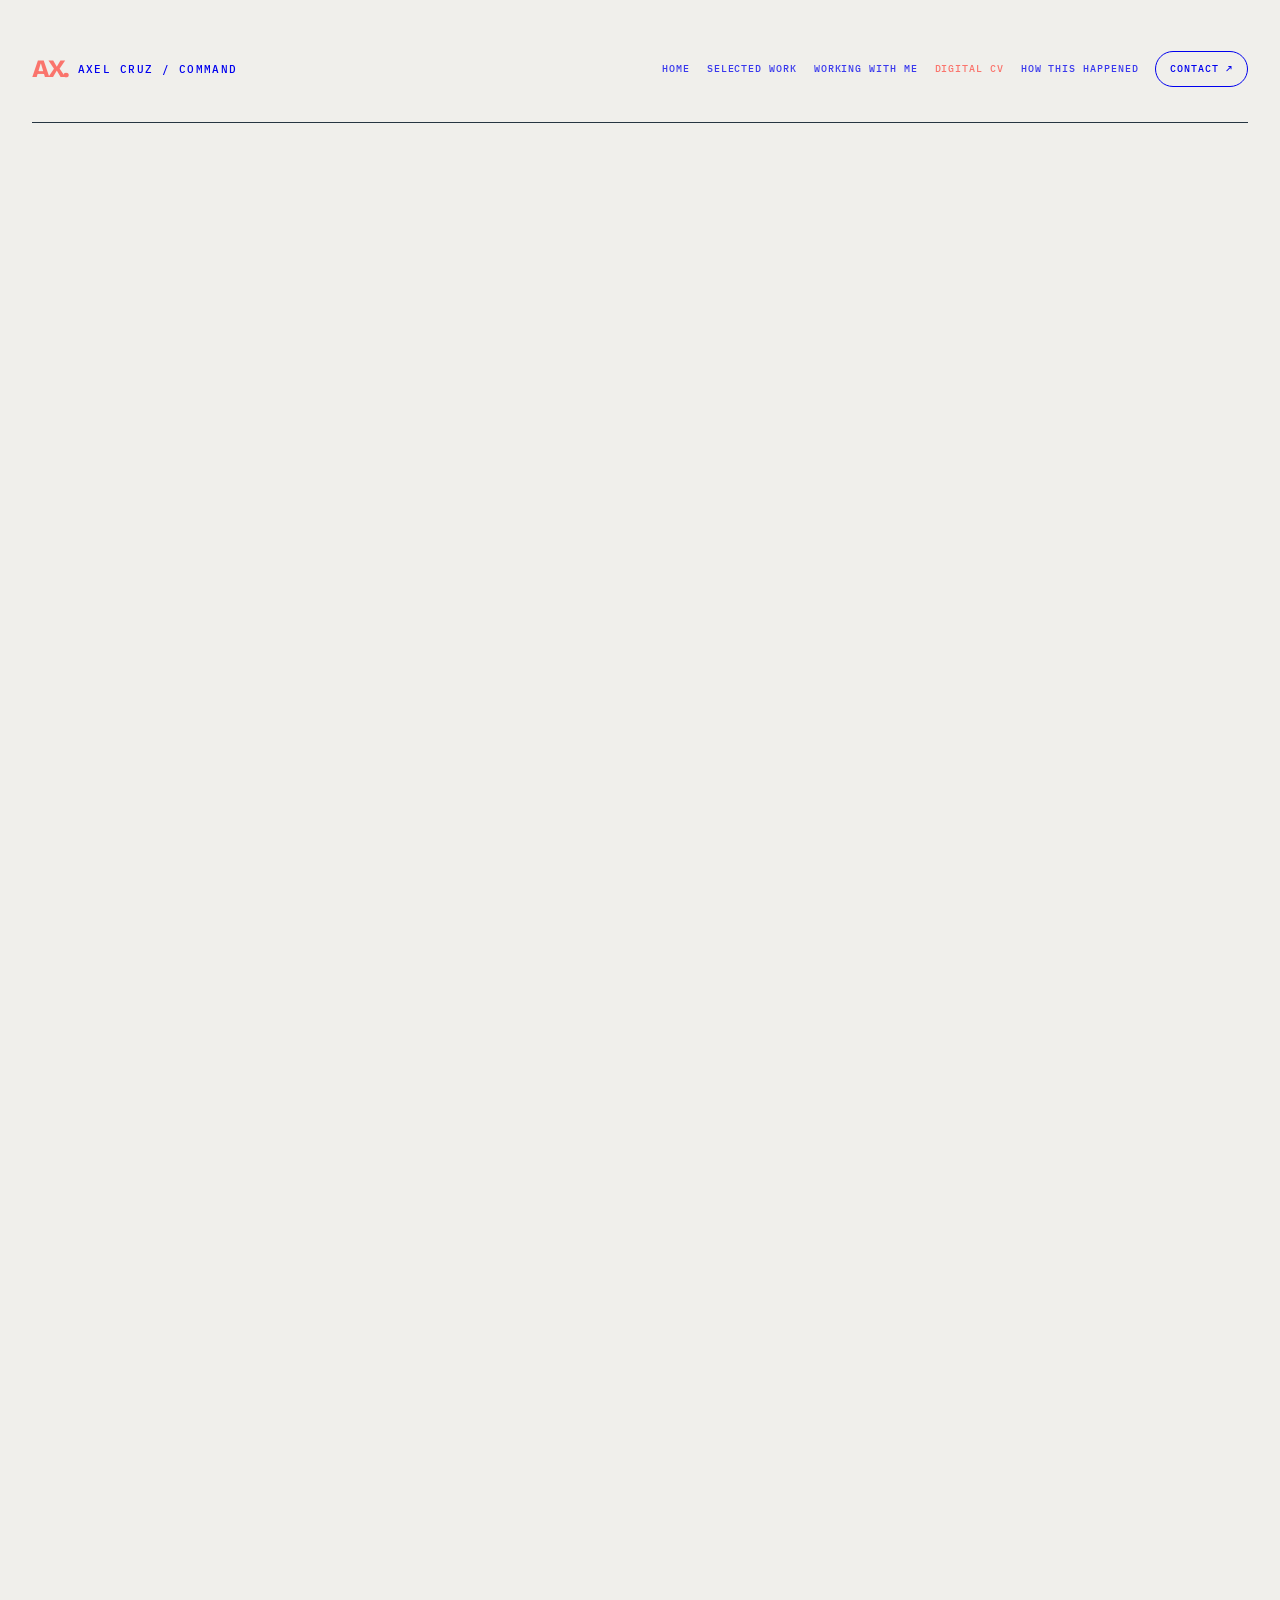
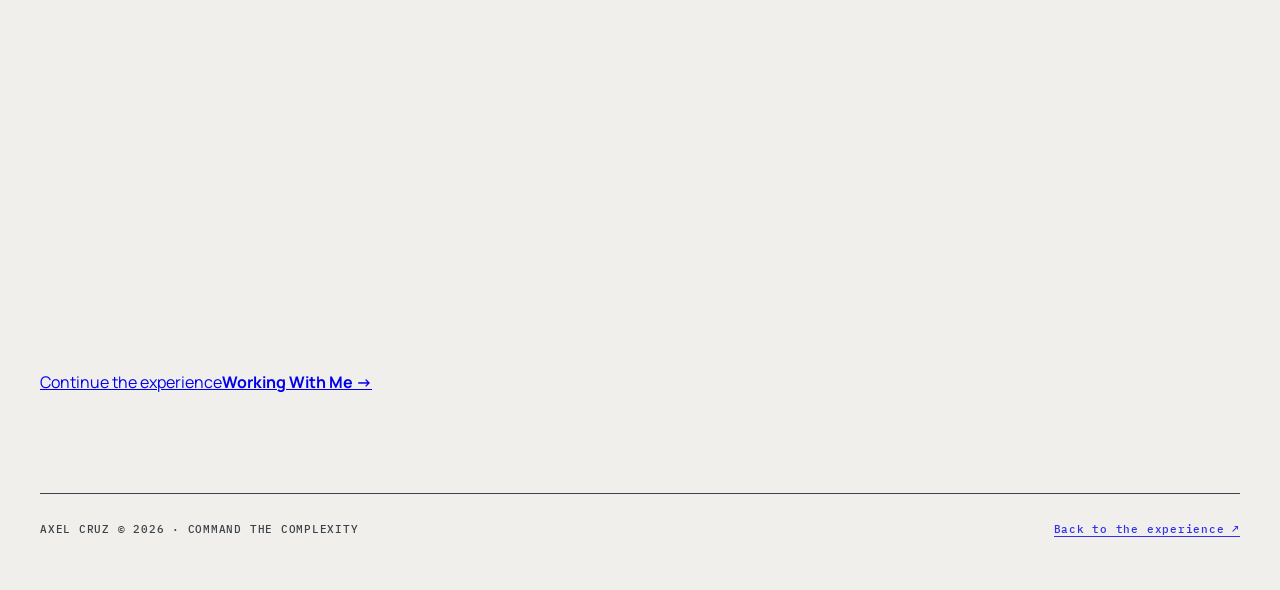
==== commit 7bce662c: "Apply COMMAND executive design and branded navigation to CV" ====
--- a/cv/index.html
+++ b/cv/index.html
@@ -11,7 +11,7 @@
   </script>
   <meta charset="utf-8">
   <meta name="viewport" content="width=device-width, initial-scale=1">
-  <meta name="theme-color" content="#F6F1E8">
+  <meta name="theme-color" content="#f0efeb">
   <meta name="description" content="Senior Project & Program Manager in creative operations, digital platforms and AI-enabled workflows. Evidence-led case studies in client delivery, platform operations and integrated production.">
   <title>Professional CV | Axel Cruz | Senior Project &amp; Program Manager</title>
 
@@ -31,13 +31,15 @@
 
   <link rel="preconnect" href="https://fonts.googleapis.com">
   <link rel="preconnect" href="https://fonts.gstatic.com" crossorigin>
-  <link href="https://fonts.googleapis.com/css2?family=Cormorant+Garamond:wght@500;600&amp;family=Inter:wght@400;500;600&amp;display=swap" rel="stylesheet">
+  <link rel="preconnect" href="https://fonts.googleapis.com"><link rel="preconnect" href="https://fonts.gstatic.com" crossorigin><link href="https://fonts.googleapis.com/css2?family=Bricolage+Grotesque:opsz,wght@12..96,400..800&amp;family=Manrope:wght@400;500;600;700;800&amp;family=IBM+Plex+Mono:wght@400;500;600&amp;display=swap" rel="stylesheet">
   <link rel="stylesheet" href="../css/main.css">
   <link rel="stylesheet" href="../css/cv.css?v=2026-10-13">
+<link rel="stylesheet" href="../css/command-identity.css?v=20261023-1">
 </head>
 <body class="cv-page">
+<nav class="command-topbar" aria-label="Professional navigation"><a class="command-logo" href="../" aria-label="AXEL home"><b>AX.</b><span>AXEL CRUZ / COMMAND</span></a><div class="command-links"><a href="../">Home</a><a href="https://axelcruzcv.github.io/axelcruzportafolio/">Selected work</a><a href="../working-with-me/" >Working with me</a><a href="../cv/" aria-current="page">Digital CV</a><a href="../how-this-happened/">How this happened</a><a class="command-contact" href="mailto:axelcruzmachado@gmail.com">Contact ↗</a></div></nav>
   <div class="transition-field" aria-hidden="true"><span></span></div>
-  <a class="floating-pill who-pill page-link" href="../">Working With Me</a>
+  <a class="floating-pill who-pill page-link" href="../working-with-me/">Working With Me</a>
 
   <header class="cv-brand">
     <div class="monogram">AX</div>
@@ -47,10 +49,10 @@
   <main class="cv-shell">
     <section class="cv-hero reveal">
       <div>
-        <p class="kicker">Project and Program Leadership</p>
-        <h1>Axel Daniel Cruz Machado</h1>
+        <p class="kicker">Professional Profile / Delivery Leadership / 2026</p>
+        <h1>AXEL <span>CRUZ.</span></h1>
         <h2>Senior Project &amp; Program Manager<br><span>Creative Operations · Digital Platforms · AI-Enabled Workflows</span></h2>
-        <p class="meta">Mexico City, Mexico · Remote from Mexico · English C1 / Full Professional Proficiency · Spanish Native</p>
+        <p class="meta">Axel Daniel Cruz Machado · Mexico City, Mexico · Remote from Mexico · English C1 / Full Professional Proficiency · Spanish Native</p>
       </div>
       <nav class="cv-actions" aria-label="Professional links">
         <a href="../downloads/Axel_Cruz_Professional_CV.pdf?v=2026-10-12" download="Axel_Cruz_Professional_CV.pdf">Download CV</a>
@@ -67,17 +69,17 @@
     </section>
 
     <section class="cv-section reveal">
-      <h2>Selected Experience</h2>
+      <h2>NUMBERS.<br>NOT NOISE.</h2>
       <div class="impact-grid"><article class="reveal-card"><strong>15+ PROJECTS</strong><span>Managed concurrently across creative, digital and learning delivery</span></article><article class="reveal-card"><strong>UP TO 25</strong><span>Specialists coordinated across creative production, software and QA</span></article><article class="reveal-card"><strong>4+ PLATFORMS</strong><span>Led through creation, launch, support and ongoing operations</span></article><article class="reveal-card"><strong>10+ WEBSITES</strong><span>Delivered across websites and web experiences</span></article><article class="reveal-card"><strong>2,000+ USERS</strong><span>Supported by the Hino learning platform</span></article><article class="reveal-card"><strong>5,000+ USERS</strong><span>Supported by Edenred learning platforms</span></article><article class="reveal-card"><strong>12 PROJECTS</strong><span>Costco engagement expanded from one renovation proposal video</span></article><article class="reveal-card"><strong>60+ WBTs</strong><span>Web-based training productions coordinated</span></article></div>
     </section>
 
     <section class="cv-section reveal">
-      <h2>Core Expertise</h2>
+      <h2>WHAT I OWN.</h2>
       <div class="expertise-grid"><article><h3>Project and Program Delivery</h3><p>Discovery, scope, schedules, roadmaps, dependencies, change control and client decisions.</p></article><article><h3>Creative Operations</h3><p>Integrated production, capacity planning, specialist staffing, review cycles and quality control.</p></article><article><h3>Client and Commercial Ownership</h3><p>Proposals, estimates, negotiation, project costs, margins and account development.</p></article><article><h3>Digital Platforms</h3><p>Web and mobile delivery, CMS, integrations, QA/UAT, releases and ongoing support.</p></article><article><h3>Learning and Implementation</h3><p>LMS operations, learning content, onboarding, training programs and adoption reporting.</p></article></div>
     </section>
 
     <section class="cv-section reveal" id="selected-work">
-      <h2>Selected Work · Decisions and Outcomes</h2>
+      <h2>PROOF.<br>IN MOTION.</h2>
       <p>Three examples of how I connect client objectives, specialists, delivery decisions and measurable operational outcomes.</p>
       <div class="timeline">
         <article class="role"><div class="period">Hino · Digital Platform</div><div>
@@ -95,7 +97,7 @@
       </div>
     </section>
     <section class="cv-section reveal">
-      <h2>Professional Experience</h2>
+      <h2>THE TRACK RECORD.</h2>
       <div class="timeline"><article class="role"><div class="period">Feb 2025 - Present</div><div><p class="company">Top of Mind Communication</p><h3>Head of Coordination &amp; Quality</h3><ul><li>Lead a portfolio of 15+ concurrent creative, digital and learning projects, coordinating up to 25 specialists and operational relationships with up to 10 corporate clients.</li><li>Own scope, estimates, schedules, capacity planning, risks and client decisions across design, copywriting, video, VFX, animation, instructional design, software and QA. Manage KPMG delivery in ClickUp.</li><li>Track project hours, costs, utilization and profitability. Assess changes, price additional work and coordinate approval, implementation and invoicing with leadership and finance.</li><li>Manage roadmaps, backlogs, acceptance criteria, QA/UAT and ongoing enhancements for Hino and Edenred platforms serving 2,000+ and 5,000+ users respectively.</li><li>Strengthen delivery workflows and quality reviews, coordinate distributed specialists and vendors, and resolve dependencies through clear ownership and escalation.</li><li>Expanded a Costco engagement from one renovation proposal video into 12 location-related projects. Work also includes Kia, KPMG, Mazda, Hino, Edenred and Teojama.</li></ul></div></article><article class="role"><div class="period">Feb 2024 - Jan 2025</div><div><p class="company">Top of Mind Communication</p><h3>Digital Project Coordinator</h3><ul><li>Coordinated enterprise content production and learning-platform operations, connecting clients, developers, creative teams, instructional designers and QA.</li><li>Managed Hino and Edenred delivery requirements, access and reporting workflows, issue prioritization, QA/UAT, releases and client communication for platforms serving 2,000+ and 5,000+ users.</li><li>Helped restore two business-critical learning platforms within 14 days through specialist coordination, testing and stakeholder follow-through.</li><li>Coordinated multimedia and interactive learning delivery through reviews and approvals, including English-language materials for US audiences. Promoted to Head of Coordination &amp; Quality in February 2025.</li></ul></div></article><article class="role"><div class="period">Mar 2015 - Feb 2024<br>Part-time 2023-2024</div><div><p class="company">Fentec Apps &amp; Web / Fenrir Creative Studios</p><h3>Founder &amp; Digital Solutions Lead</h3><ul><li>Built and ran a creative and digital studio, originating and securing 15+ client engagements through prospecting, referrals, proposals and pricing.</li><li>Owned client delivery from discovery and requirements through staffing, budgets, development coordination, QA, launch, support and maintenance, with responsibility for profitability and payment agreements.</li><li>Originated and closed Hino’s initial LMS engagement, valued at approximately MXN 1.4M, and led its delivery and continuing evolution with senior business, training and IT stakeholders.</li><li>Delivered 10+ websites and web experiences, including WordPress and Shopify projects. Coordinated React, Python/Django, AWS, REST API and native mobile specialists, plus Salesforce and HubSpot integrations.</li><li>Delivered Edenred development and maintenance services as a provider to TOM before joining the company internally. Worked with distributed engineers and suppliers across Latin America.</li></ul></div></article><article class="role"><div class="period">Jan 2023 - Feb 2024</div><div><p class="company">TOCA Contact Center</p><h3>HR &amp; Operations Manager</h3><ul><li>Helped scale an HSBC-linked commercial operation from 3 to 50+ agents through recruiting, onboarding, training, coaching and performance follow-up.</li><li>Coordinated leadership, operations and talent to align staffing, team readiness and service requirements during growth.</li><li>Held operational responsibility for the contact center’s supporting telephony environment, coordinating dedicated personnel responsible for call flows, PBX/switchboard operations and service continuity.</li></ul></div></article></div>
     </section>
 
@@ -117,6 +119,7 @@
       </nav>
     </section>
   </main>
+<footer class="command-footer"><span>AXEL CRUZ © 2026 · COMMAND THE COMPLEXITY</span><a href="../">Back to the experience ↗</a></footer>
 
   <script src="../js/transitions.js"></script>
   <script src="../js/cv.js"></script>
--- a/css/command-identity.css
+++ b/css/command-identity.css
@@ -0,0 +1,71 @@
+/* AXEL COMMAND / SYSTEM 01 — shared tokens; apply to CV and WWM */
+:root{--cmd-night:#0b131b;--cmd-ink:#101721;--cmd-cream:#f5f1e8;--cmd-paper:#f0efeb;--cmd-blue:#2e79b8;--cmd-petrol:#2e4850;--cmd-sage:#67765d;--cmd-clay:#864f3e;--cmd-ochre:#8e7a49;--cmd-coral:#fa746c;--cmd-line:rgba(25,37,46,.17);--cmd-display:'Bricolage Grotesque',Impact,'Arial Black',sans-serif;--cmd-body:Manrope,Inter,Arial,sans-serif;--cmd-mono:'IBM Plex Mono',monospace;--cmd-ease:cubic-bezier(.22,1,.36,1)}
+html{scroll-behavior:smooth}body{font-family:var(--cmd-body);-webkit-font-smoothing:antialiased}a:focus-visible,button:focus-visible,summary:focus-visible{outline:3px solid var(--cmd-coral);outline-offset:4px}
+.command-topbar{position:relative;z-index:90;display:flex;justify-content:space-between;align-items:center;gap:22px;width:min(1320px,calc(100% - 48px));margin:0 auto;padding:22px 0 14px;border-bottom:1px solid currentColor;min-height:78px;font-family:var(--cmd-mono)}
+.command-topbar a{text-decoration:none}.command-topbar .command-logo{display:flex;align-items:center;gap:11px;font:800 14px var(--cmd-display);letter-spacing:-.035em;white-space:nowrap}.command-topbar .command-logo b{font:800 25px var(--cmd-display);letter-spacing:-.1em;line-height:1;color:var(--cmd-coral)}.command-topbar .command-logo span{font:500 11px var(--cmd-mono);letter-spacing:.13em}
+.command-links{display:flex;gap:clamp(10px,1.3vw,25px);align-items:center;flex-wrap:wrap;justify-content:flex-end}.command-links a{font:500 10px/1.4 var(--cmd-mono);letter-spacing:.095em;text-transform:uppercase;opacity:.76;transition:opacity .2s,color .2s}.command-links a[aria-current="page"],.command-links a:hover{opacity:1;color:var(--cmd-coral)}
+.command-links .command-contact{opacity:1;border:1px solid currentColor;border-radius:100px;padding:10px 14px}
+.command-overline{font:500 11px/1.5 var(--cmd-mono);letter-spacing:.16em;text-transform:uppercase}
+.command-footer{max-width:1280px;margin:40px auto 0;padding:28px 0 45px;display:flex;align-items:center;justify-content:space-between;gap:16px;border-top:1px solid currentColor;font:500 11px var(--cmd-mono);letter-spacing:.07em;opacity:.8}
+.command-footer a{text-decoration:none;border-bottom:1px solid currentColor}
+@media(max-width:750px){.command-topbar{width:calc(100% - 32px);padding:14px 0 12px;min-height:auto;align-items:flex-start;flex-direction:column;gap:14px}.command-links{gap:10px 17px;justify-content:flex-start}.command-links a{font-size:9px}.command-links .command-contact{padding:7px 10px}.command-footer{flex-wrap:wrap;font-size:10px}}
+@media(prefers-reduced-motion:reduce){html{scroll-behavior:auto!important};*,*::before,*::after{animation-duration:.01ms!important;animation-iteration-count:1!important;transition-duration:.01ms!important}}
+
+/* EXECUTIVE CV — white editorial canvas with a single dominant charcoal hero */
+body.cv-page{--ink:var(--cmd-ink);--ivory:var(--cmd-paper);background:var(--cmd-paper);color:var(--cmd-ink);font-family:var(--cmd-body)}
+.cv-page .transition-field{pointer-events:none}.cv-page .floating-pill.who-pill,.cv-page .cv-brand{display:none!important}
+.cv-page .command-topbar{color:#263541}
+.cv-page .cv-shell{width:min(1210px,calc(100% - 64px));padding:46px 0 60px}
+.cv-page .cv-hero{position:relative;isolation:isolate;min-height:470px;display:grid;grid-template-columns:minmax(0,1fr) minmax(175px,255px);gap:34px;padding:clamp(28px,4.7vw,64px);background:radial-gradient(ellipse at 92% 75%,#344b58 0%,transparent 42%),linear-gradient(130deg,#111c26,#0b131b);border:1px solid #334653;border-radius:20px;color:var(--cmd-cream);overflow:hidden;align-items:end}
+.cv-page .cv-hero::after{content:"CV /";position:absolute;right:-.04em;top:-.16em;z-index:-1;color:rgba(198,225,225,.045);font:800 clamp(220px,31vw,520px)/1 var(--cmd-display);letter-spacing:-.11em;pointer-events:none}
+.cv-page .cv-hero .kicker{font:500 11px var(--cmd-mono);letter-spacing:.18em;color:#92c7dd;margin-bottom:clamp(22px,4vh,54px)}
+.cv-page .cv-hero h1{font:800 clamp(64px,10vw,145px)/.81 var(--cmd-display);letter-spacing:-.082em;text-transform:uppercase;margin:0 0 .19em;overflow-wrap:normal}
+.cv-page .cv-hero h1 span{color:#d6e6e8}.cv-page .cv-hero h2{font:700 clamp(17px,2vw,24px)/1.34 var(--cmd-body);letter-spacing:-.025em;max-width:42ch}.cv-page .cv-hero h2 span{color:#adc5cf;font-weight:500}
+.cv-page .cv-hero .meta{font:400 11px/1.7 var(--cmd-mono);color:#a7b9c5;max-width:66ch}
+.cv-page .cv-actions{display:flex;flex-wrap:wrap;gap:10px}.cv-page .cv-hero .cv-actions{flex-direction:column;align-items:stretch;align-self:end}.cv-page .cv-actions a{display:inline-flex;align-items:center;justify-content:space-between;padding:12px 15px;border:1px solid #fff5;border-radius:8px;font:500 11px var(--cmd-mono);letter-spacing:.015em;text-decoration:none;background:#fff0;transition:background .22s,color .22s,transform .22s}.cv-page .cv-hero .cv-actions a:first-child{background:var(--cmd-coral);color:#12161a;border-color:var(--cmd-coral);font-weight:700}.cv-page .cv-hero .cv-actions a:hover{background:var(--cmd-cream);color:var(--cmd-night);transform:translateY(-2px)}
+.cv-page .cv-section{display:grid;grid-template-columns:minmax(210px,.32fr) minmax(0,1fr);align-items:start;gap:clamp(24px,4vw,80px);padding:clamp(46px,6vw,90px) 0;border-bottom:1px solid var(--cmd-line)}
+.cv-page .cv-section>h2{font:800 clamp(29px,3.3vw,53px)/.99 var(--cmd-display);letter-spacing:-.058em;margin:0;max-width:10ch;text-transform:uppercase}
+.cv-page .cv-section>p{grid-column:2;margin:0 0 14px;color:#56636d;line-height:1.6}
+.cv-page .cv-section>.profile-copy,.cv-page .cv-section>.impact-grid,.cv-page .cv-section>.expertise-grid,.cv-page .cv-section>.timeline,.cv-page .cv-section>.tools-grid,.cv-page .cv-section>.education,.cv-page .cv-section>.languages{grid-column:2;min-width:0}
+.cv-page .profile-copy{columns:1;max-width:70ch}.cv-page .profile-copy p{font:400 clamp(15px,1.23vw,18px)/1.72 var(--cmd-body);color:#33434a;margin:0 0 20px}
+.cv-page .impact-grid{display:grid;grid-template-columns:repeat(4,minmax(0,1fr));gap:8px}.cv-page .impact-grid article{background:#e5e7e2;border:1px solid #d1d7d6;border-radius:4px;min-height:135px;padding:19px 13px;box-shadow:none}.cv-page .impact-grid article::after{background:var(--cmd-coral);height:2px}.cv-page .impact-grid article:nth-child(4n+2)::after{background:var(--cmd-blue)}.cv-page .impact-grid strong{font:800 clamp(22px,2.25vw,38px)/1.03 var(--cmd-display);letter-spacing:-.065em;color:#111c26}.cv-page .impact-grid span{font:500 11px/1.5 var(--cmd-body);color:#42535d}.cv-page .impact-grid article:hover{box-shadow:0 11px 25px #0b131b12}
+.cv-page .expertise-grid,.cv-page .tools-grid{display:grid;grid-template-columns:repeat(2,minmax(0,1fr));gap:10px}.cv-page .expertise-grid article,.cv-page .tools-grid article{background:#f9f9f5;border:1px solid #d6dcda;border-radius:7px;padding:21px;min-height:170px;box-shadow:none}.cv-page .expertise-grid h3,.cv-page .tools-grid h3{font:800 16px/1.1 var(--cmd-display);letter-spacing:-.03em;text-transform:none}.cv-page .expertise-grid p,.cv-page .tools-grid p{font:400 13px/1.6 var(--cmd-body);color:#46535a}
+.cv-page .role{grid-template-columns:clamp(112px,12vw,158px) minmax(0,1fr);gap:clamp(16px,2vw,30px);padding:24px 0}.cv-page .role:first-child{border-top:0}.cv-page .role h3,.cv-page .education h3{font:800 clamp(19px,1.85vw,29px)/1.12 var(--cmd-display);letter-spacing:-.045em}.cv-page .period,.cv-page .company{font:500 10px/1.6 var(--cmd-mono);letter-spacing:.075em;text-transform:uppercase}.cv-page .role p,.cv-page .role li{font:400 14px/1.7 var(--cmd-body);color:#34454d}.cv-page .role li+li{margin-top:9px}.cv-page .role strong{color:#1c303b}.cv-page .education{grid-template-columns:repeat(3,minmax(0,1fr))}.cv-page .education>h2{display:none}.cv-page .education p,.cv-page .languages{line-height:1.6}
+.cv-page .cv-closing{border-radius:12px;padding:clamp(30px,4vw,55px);background:linear-gradient(130deg,#0d1820,#233e47);box-shadow:none}.cv-page .cv-closing h2{font:800 clamp(45px,6vw,90px)/.92 var(--cmd-display);letter-spacing:-.075em}.cv-page .cv-closing p{font:400 14px/1.7 var(--cmd-body)}
+.cv-page .command-footer{width:min(1210px,calc(100% - 64px))}
+@media(max-width:1070px){.cv-page .cv-section{grid-template-columns:1fr;gap:22px}.cv-page .cv-section>:is(h2,p,.profile-copy,.impact-grid,.expertise-grid,.timeline,.tools-grid,.education,.languages){grid-column:1}.cv-page .cv-section>h2{max-width:none}.cv-page .impact-grid{grid-template-columns:repeat(4,minmax(0,1fr))}}
+@media(max-width:750px){.cv-page .cv-shell{width:calc(100% - 28px);padding:24px 0 45px}.cv-page .cv-hero{grid-template-columns:1fr;gap:24px;padding:25px 22px;min-height:auto}.cv-page .cv-hero h1{font-size:clamp(52px,14vw,89px)}.cv-page .cv-hero .cv-actions{display:grid;grid-template-columns:repeat(2,minmax(0,1fr))}.cv-page .cv-hero .cv-actions a{font-size:10px}.cv-page .cv-section{padding:46px 5px}.cv-page .impact-grid{grid-template-columns:repeat(2,minmax(0,1fr))}.cv-page .expertise-grid,.cv-page .tools-grid{grid-template-columns:1fr}.cv-page .role{grid-template-columns:1fr;gap:4px}.cv-page .education{grid-template-columns:1fr}.cv-page .command-footer{width:calc(100% - 30px)}} 
+@media(max-width:365px){.cv-page .cv-hero h1{font-size:50px}.cv-page .cv-hero .cv-actions{grid-template-columns:1fr}}
+
+/* WORKING WITH ME — retain the original 21-piece layered collage and its parallax */
+body.experience-page{--serif:var(--cmd-display);--sans:var(--cmd-body);--gold:var(--cmd-ochre);--teal:#2e8999;--navy:var(--cmd-night);font-family:var(--cmd-body)}
+.experience-page .command-topbar{position:absolute;top:0;left:50%;transform:translateX(-50%);color:var(--cmd-cream);z-index:110;border-color:#ffffff33}
+.experience-page .fixed-utility{top:90px;right:clamp(16px,2vw,36px);left:auto;max-width:50%}
+.experience-page .phrase-rail{font-family:var(--cmd-mono);font-size:10px;line-height:1.3;letter-spacing:.04em;white-space:normal}
+.experience-page .floating-pill.cv-pill{background:#192d37;color:#f5f1e8;border-color:#9cbac344;font:500 10px var(--cmd-mono)}
+.experience-page .intro{background:radial-gradient(circle at 70% 45%,#294651,#101923 55%,#0b131b 100%);color:#f5f1e8;isolation:isolate}
+.experience-page .intro::after{content:"";position:absolute;inset:0;pointer-events:none;background:radial-gradient(circle at 55% 40%,#dc936c1b,transparent 45%),linear-gradient(90deg,#ffffff08 1px,transparent 1px);background-size:auto,80px 80px;opacity:.55}
+.experience-page .intro-inner{position:relative;z-index:3;width:min(1100px,100%);text-align:left}
+.experience-page .intro-name{font:500 11px var(--cmd-mono);letter-spacing:.14em;color:#aad0db}
+.experience-page .intro-title{font:800 clamp(68px,13vw,192px)/.83 var(--cmd-display);letter-spacing:-.085em;text-transform:uppercase;max-width:9.5ch;margin:35px 0;color:var(--cmd-cream)}
+.experience-page .intro-subline{max-width:54ch;font:500 clamp(15px,1.45vw,21px)/1.55 var(--cmd-body);color:#c0ccd1}
+.experience-page .intro-signature{font:500 11px var(--cmd-mono);text-transform:uppercase;letter-spacing:.13em;color:#ec9883;margin-top:26px}
+.experience-page .scroll-cue{bottom:28px;color:#f4b1a0}
+.experience-page .chapter{scroll-snap-align:none}
+.experience-page .chapter-title{font:800 clamp(40px,6vw,100px)/.88 var(--cmd-display)!important;letter-spacing:-.066em!important;text-transform:uppercase}
+.experience-page .chapter-copy h3{font:800 clamp(27px,3.2vw,56px)/1.02 var(--cmd-display);letter-spacing:-.058em}
+.experience-page .chapter-copy p{font:500 clamp(14px,1.05vw,17px)/1.68 var(--cmd-body);max-width:55ch}
+.experience-page .eyebrow{font:500 11px var(--cmd-mono);letter-spacing:.14em}
+.experience-page .art-copy-safe{background:radial-gradient(ellipse at 50% 50%,#ebeff1ed 0%,#ebeff1c7 51%,transparent 82%);border-radius:18px}
+.experience-page .art-section{background:#dbe4eb}
+.experience-page .tech-section{background:#d7e2df}
+.experience-page .strategy-section{background:#121b24;color:#f5f1e8}
+.experience-page .strategy-copy p{color:#e9e8e0}
+.experience-page .outcome-section{background:linear-gradient(130deg,#0b131b,#253e48);color:#f5f1e8}
+.experience-page .outcome-inner h2{font:800 clamp(55px,9vw,145px)/.9 var(--cmd-display);letter-spacing:-.075em}
+.experience-page .final-contact h3{font:700 16px var(--cmd-display);letter-spacing:0;text-transform:uppercase}
+.experience-page .final-contact p,.experience-page .final-contact p a{color:#e2e7e5}
+.experience-page .contact-links a{border-radius:8px;font:500 11px var(--cmd-mono)}
+.experience-page .command-footer{padding-left:30px;padding-right:30px;background:var(--cmd-night);color:var(--cmd-cream);width:100%;max-width:none;margin:0}
+@media(max-width:950px){.experience-page .command-topbar{z-index:115}.experience-page .fixed-utility{top:auto;bottom:8px;max-width:none;left:auto;right:12px}.experience-page .phrase-rail{display:none}.experience-page .intro-title{font-size:clamp(62px,12vw,120px)}}
+@media(max-width:600px){.experience-page .intro{padding:110px 22px 65px}.experience-page .intro-title{font-size:clamp(49px,14vw,78px);max-width:10ch}.experience-page .intro-subline{font-size:15px}.experience-page .chapter-title{font-size:clamp(36px,10vw,65px)!important}.experience-page .art-copy-safe{padding:17px;background:#eaf0f0d9}.experience-page .chapter-copy p{font-size:14px}.experience-page .command-topbar{background:#0b131be8;width:100%;padding:12px 16px}}
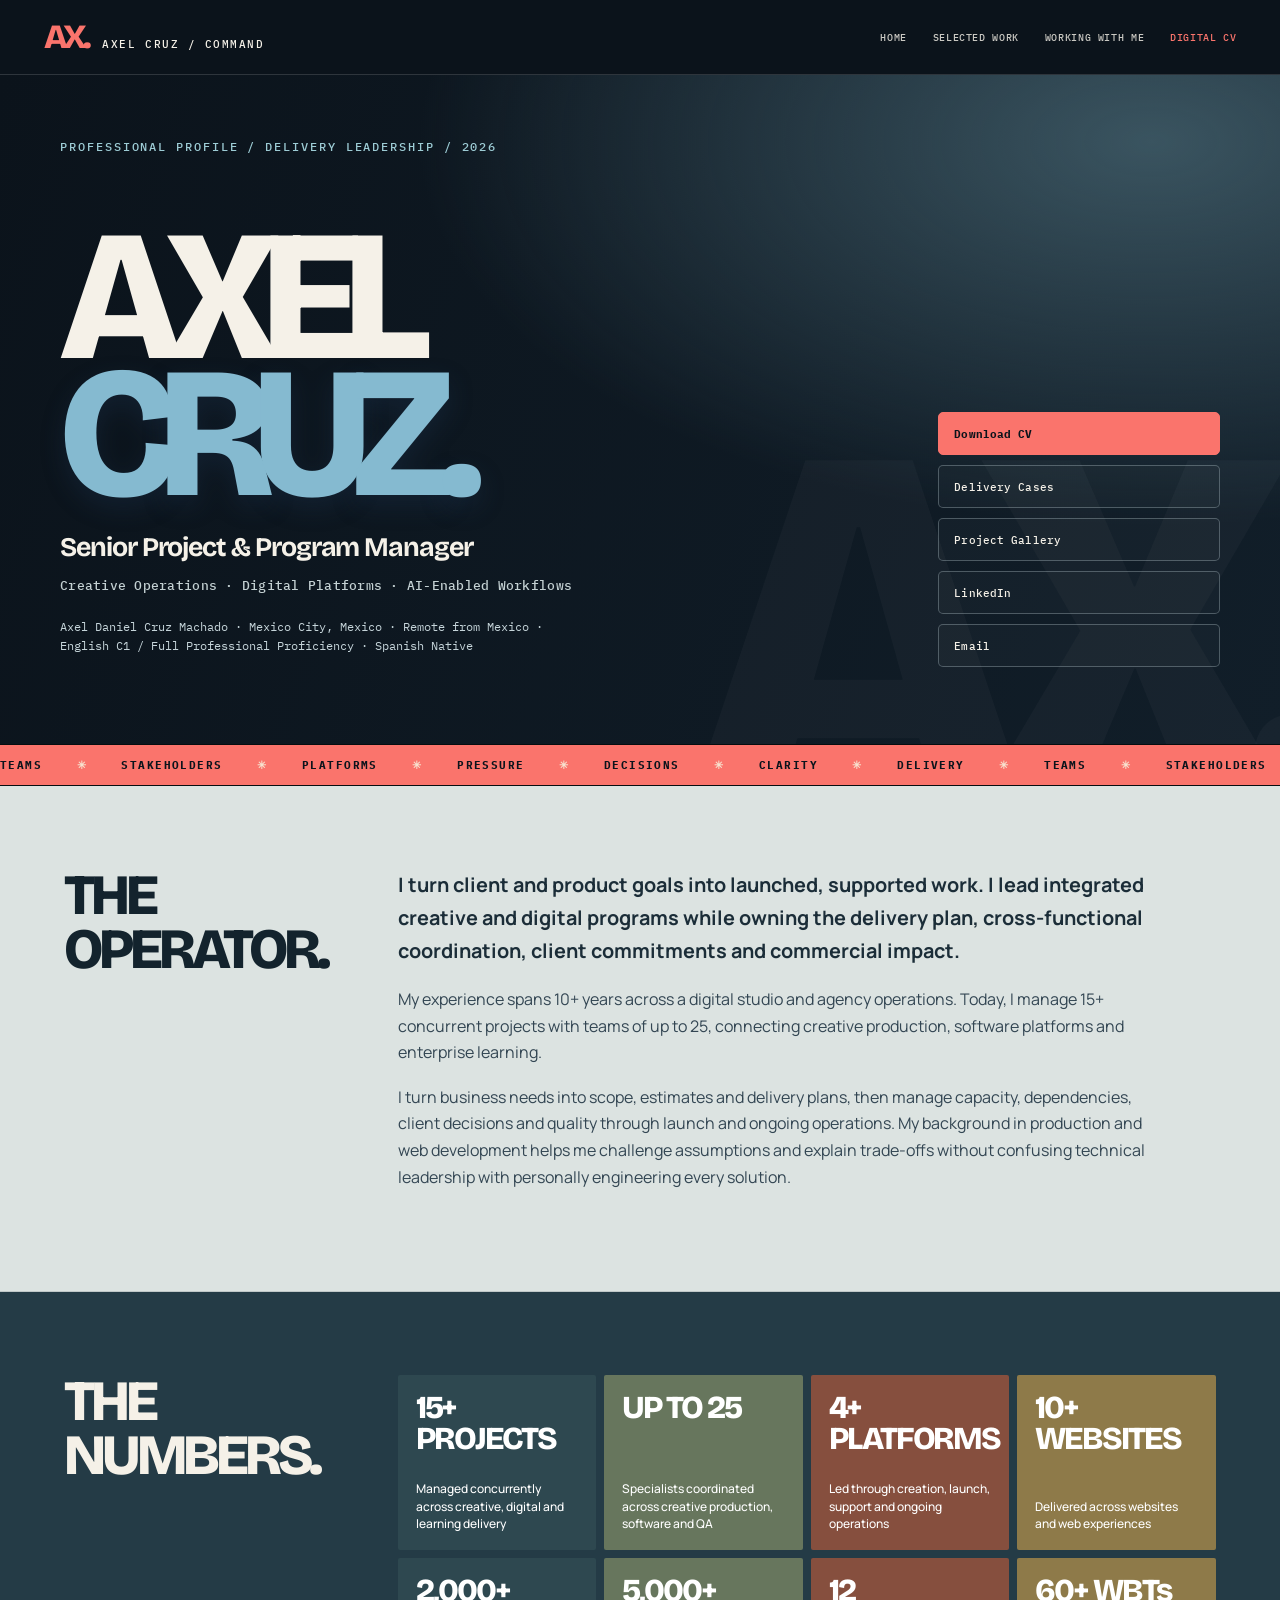
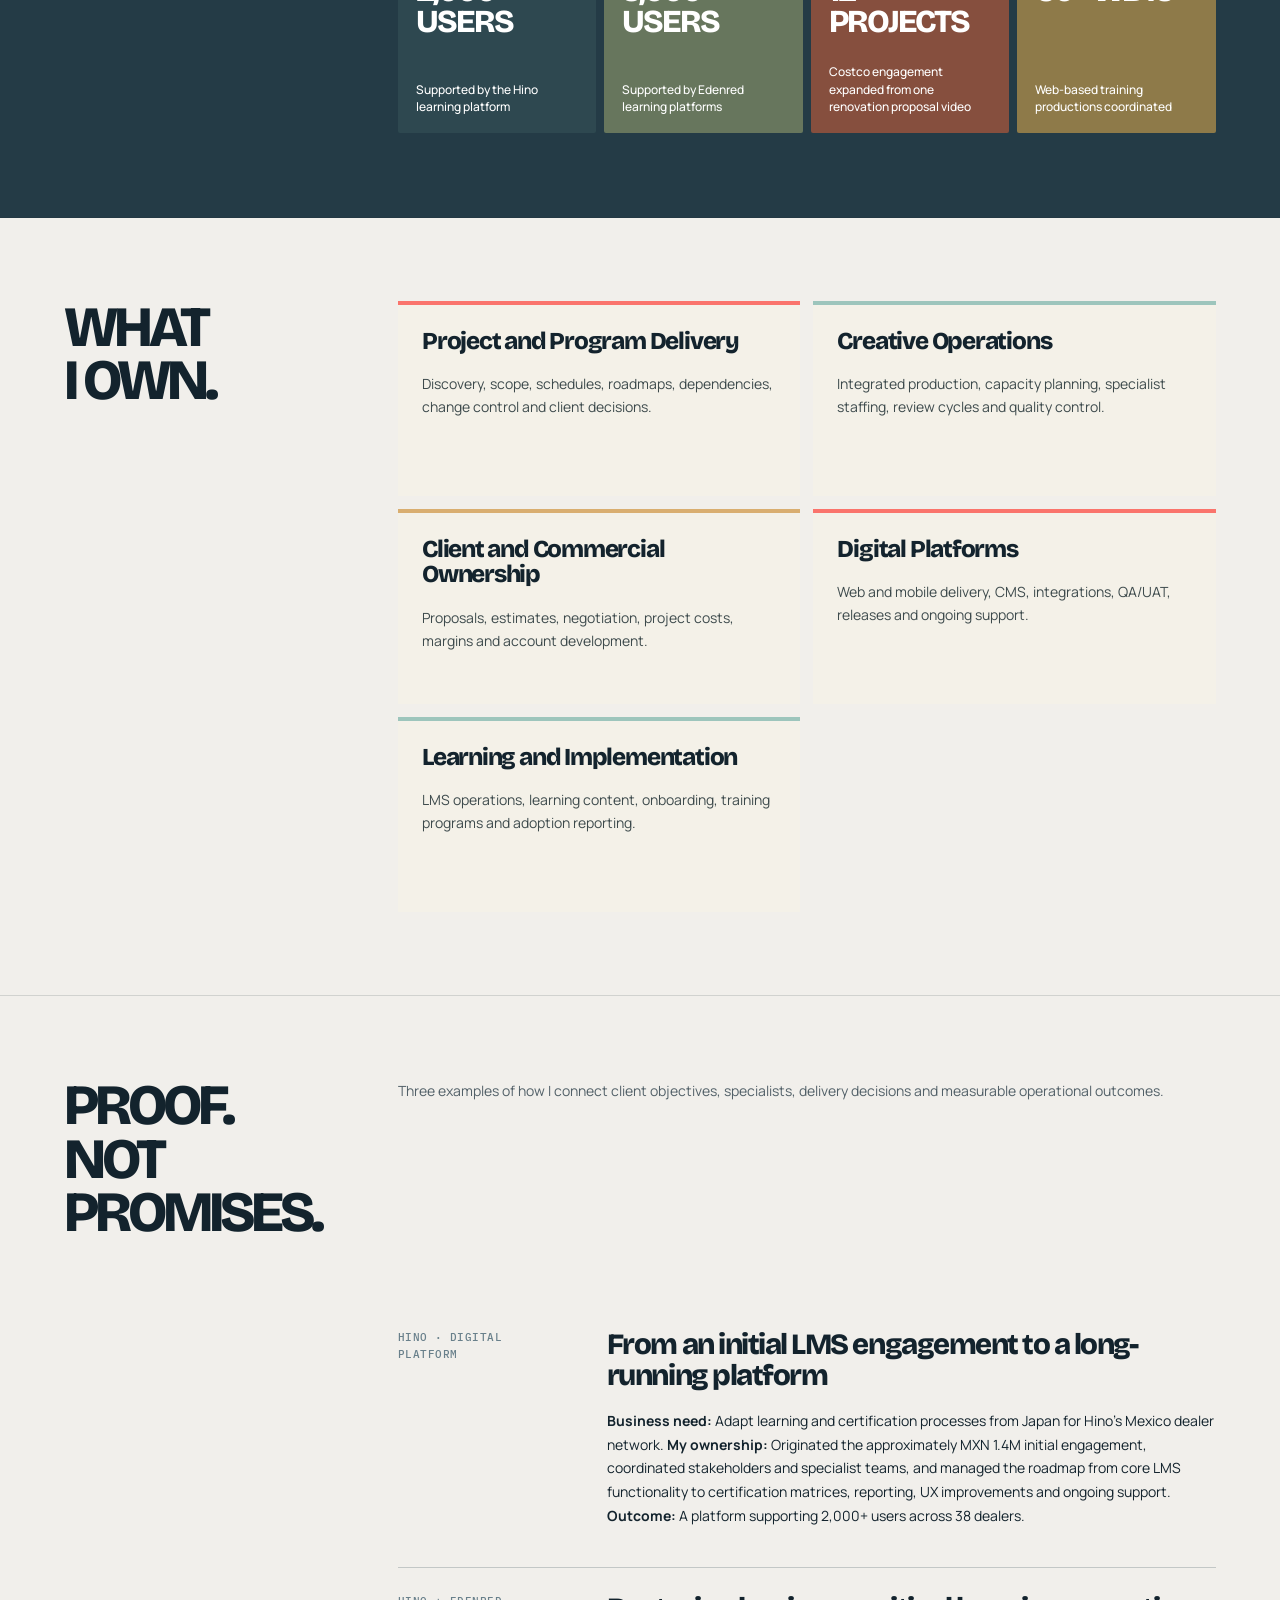
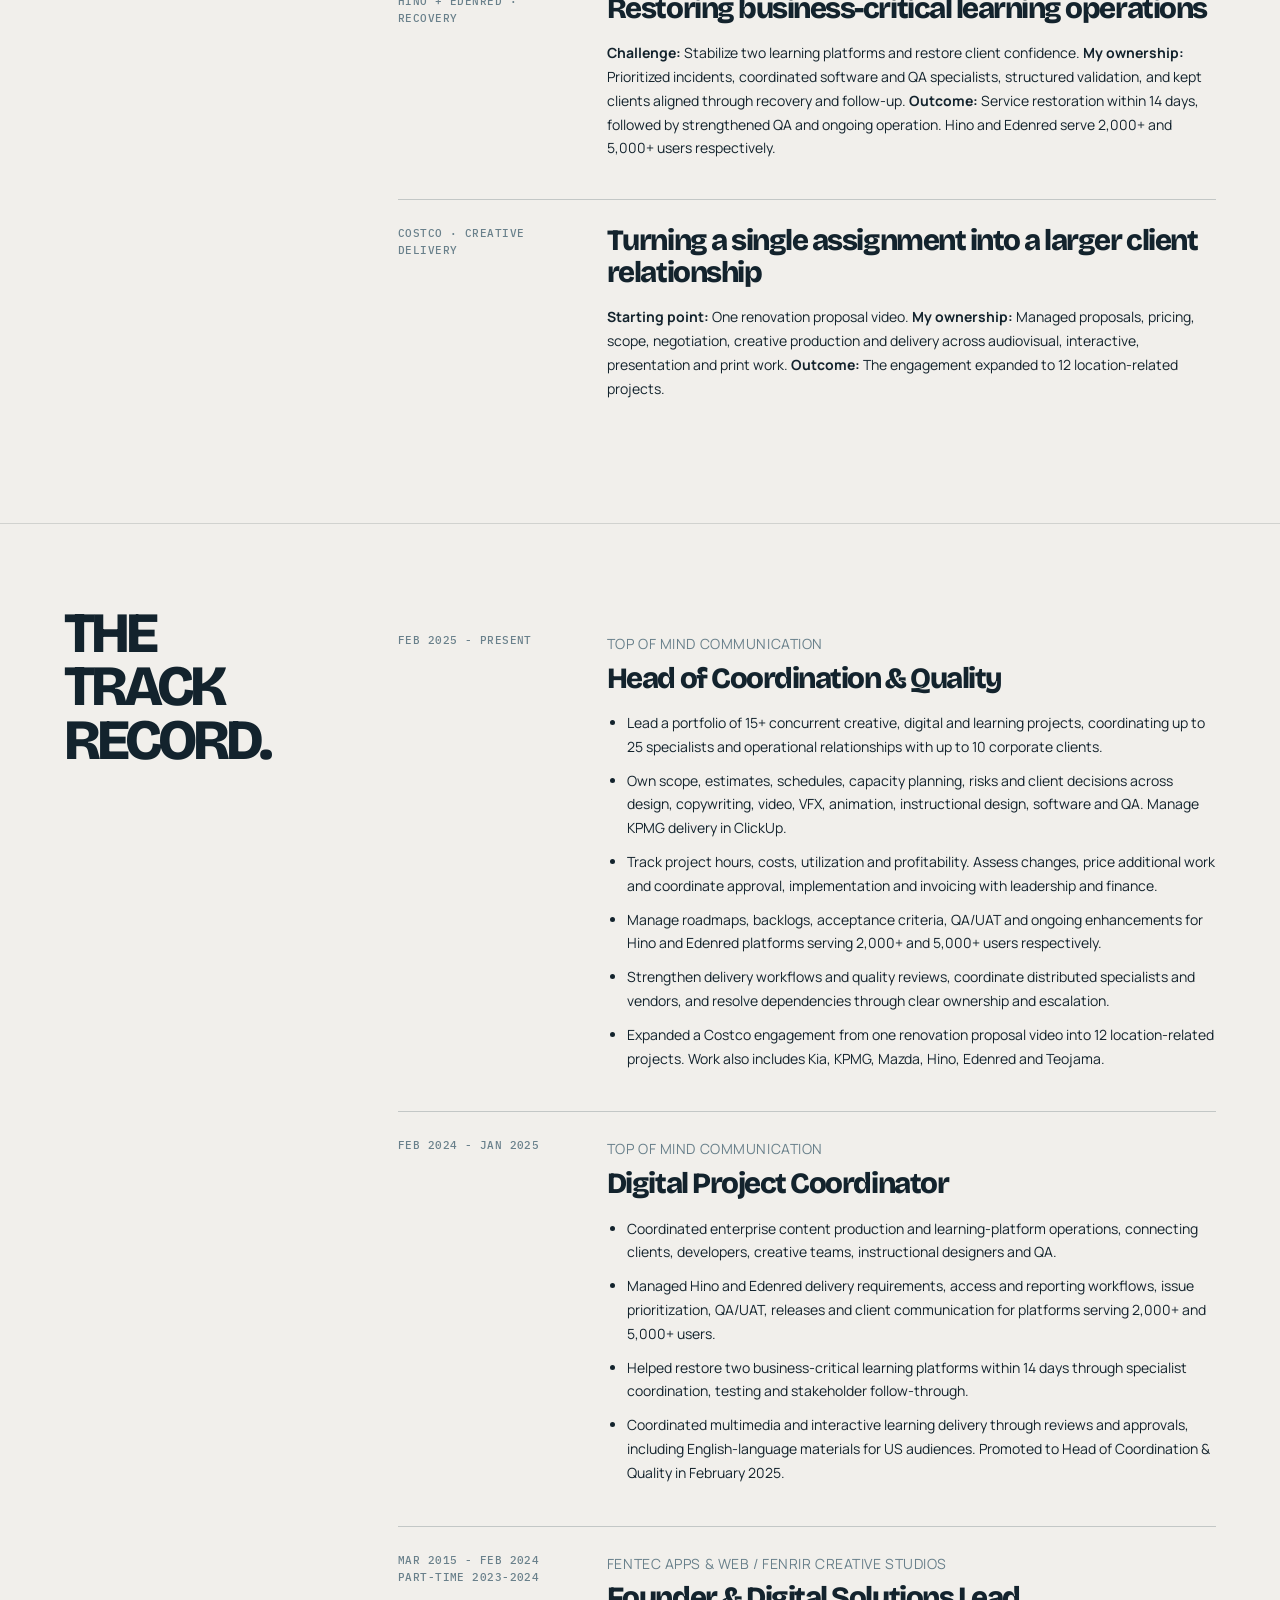
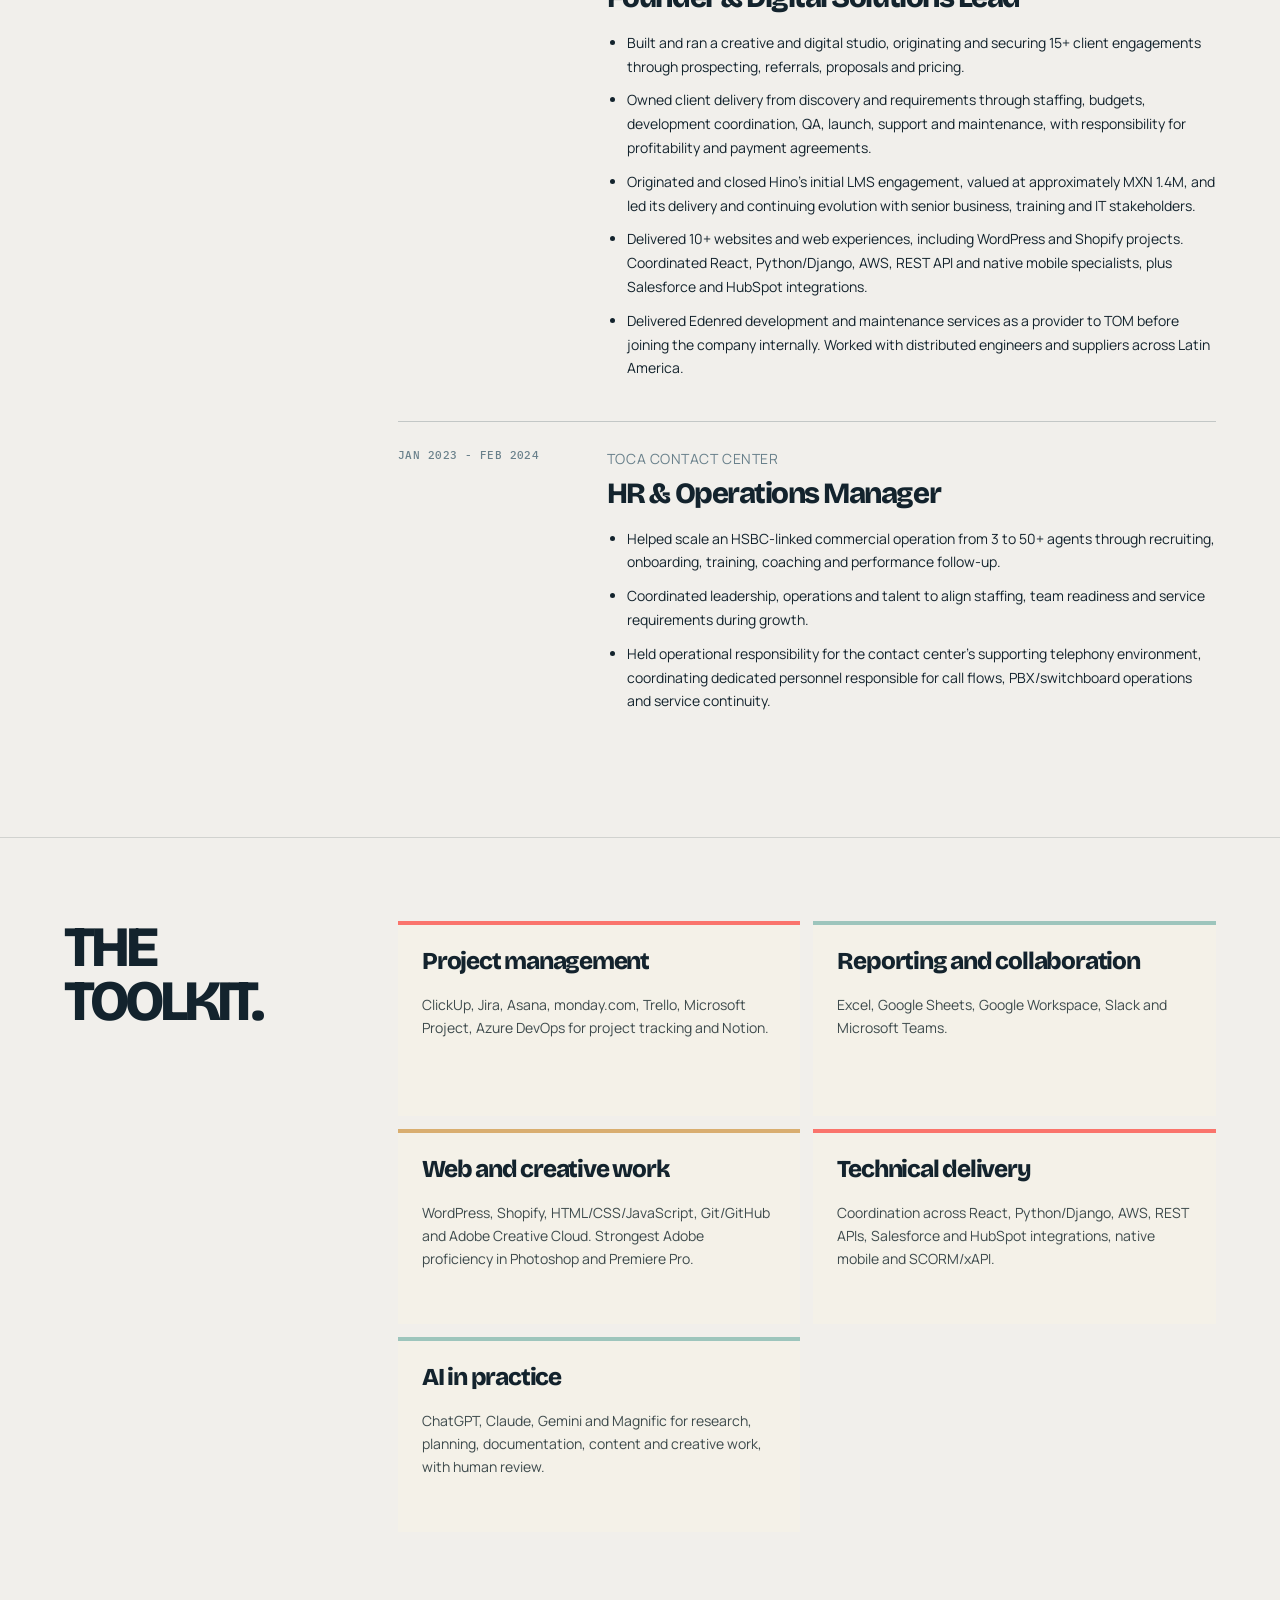
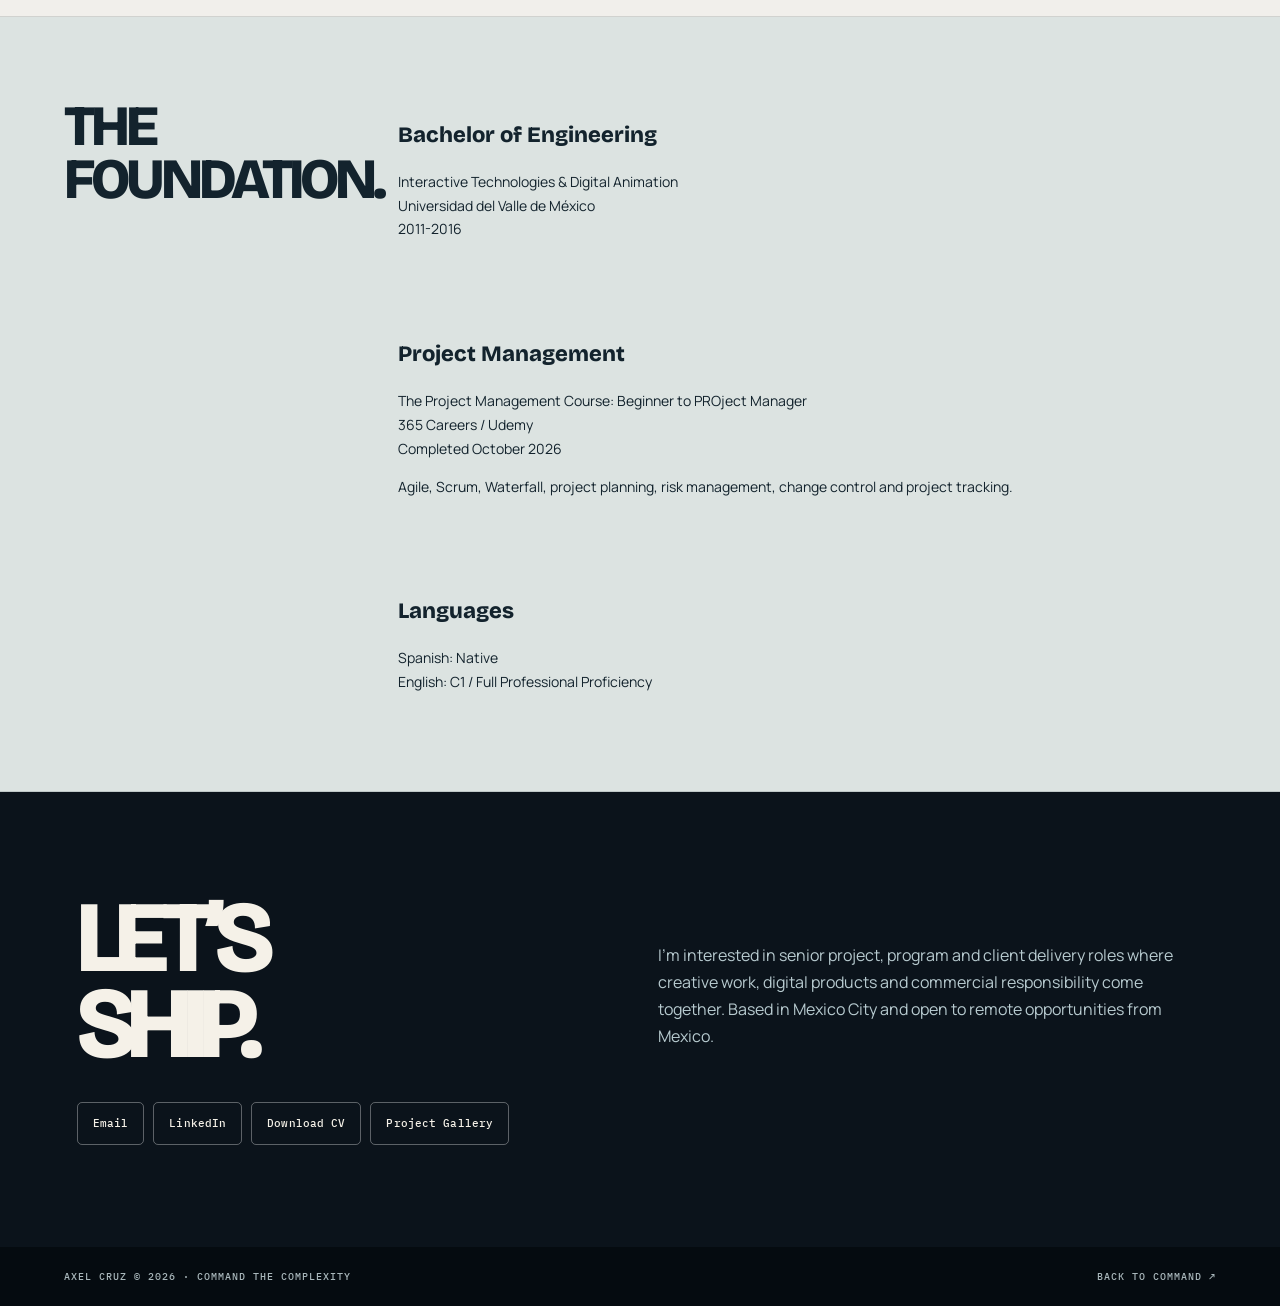
==== commit 4813f621: "Rebuild Digital CV as monumental executive experience" ====
--- a/cv/index.html
+++ b/cv/index.html
@@ -29,24 +29,17 @@
   <meta name="twitter:description" content="Senior Project &amp; Program Manager. Creative operations, digital platforms, client delivery and selected case studies.">
   <meta name="twitter:image" content="https://axelcruzcv.github.io/assets/og-professional-cv.png?v=20260910">
 
-  <link rel="preconnect" href="https://fonts.googleapis.com">
-  <link rel="preconnect" href="https://fonts.gstatic.com" crossorigin>
-  <link rel="preconnect" href="https://fonts.googleapis.com"><link rel="preconnect" href="https://fonts.gstatic.com" crossorigin><link href="https://fonts.googleapis.com/css2?family=Bricolage+Grotesque:opsz,wght@12..96,400..800&amp;family=Manrope:wght@400;500;600;700;800&amp;family=IBM+Plex+Mono:wght@400;500;600&amp;display=swap" rel="stylesheet">
-  <link rel="stylesheet" href="../css/main.css">
-  <link rel="stylesheet" href="../css/cv.css?v=2026-10-13">
-<link rel="stylesheet" href="../css/command-identity.css?v=20261023-1">
+  
+  
+  
+  
+  
+
+<link rel="preconnect" href="https://fonts.googleapis.com"><link rel="preconnect" href="https://fonts.gstatic.com" crossorigin><link href="https://fonts.googleapis.com/css2?family=Bricolage+Grotesque:opsz,wght@12..96,400..800&amp;family=Manrope:wght@400;500;600;700;800&amp;family=IBM+Plex+Mono:wght@400;500;600&amp;display=swap" rel="stylesheet">
+<link rel="stylesheet" href="../css/command-cv-v02.css?v=2">
 </head>
-<body class="cv-page">
-<nav class="command-topbar" aria-label="Professional navigation"><a class="command-logo" href="../" aria-label="AXEL home"><b>AX.</b><span>AXEL CRUZ / COMMAND</span></a><div class="command-links"><a href="../">Home</a><a href="https://axelcruzcv.github.io/axelcruzportafolio/">Selected work</a><a href="../working-with-me/" >Working with me</a><a href="../cv/" aria-current="page">Digital CV</a><a href="../how-this-happened/">How this happened</a><a class="command-contact" href="mailto:axelcruzmachado@gmail.com">Contact ↗</a></div></nav>
-  <div class="transition-field" aria-hidden="true"><span></span></div>
-  <a class="floating-pill who-pill page-link" href="../working-with-me/">Working With Me</a>
-
-  <header class="cv-brand">
-    <div class="monogram">AX</div>
-    <div class="brand-line">Creative Operations · Digital Platforms · AI-Enabled Workflows</div>
-  </header>
-
-  <main class="cv-shell">
+<body class="cv-page"><header class="cv-top"><a class="mark" href="../"><b>AX.</b><span>AXEL CRUZ / COMMAND</span></a><nav aria-label="Professional navigation"><a href="../">HOME</a><a href="https://axelcruzcv.github.io/axelcruzportafolio/">SELECTED WORK</a><a href="../working-with-me/">WORKING WITH ME</a><a aria-current="page" href="../cv/">DIGITAL CV</a></nav></header>
+<main id="cv-main" class="cv-shell">
     <section class="cv-hero reveal">
       <div>
         <p class="kicker">Professional Profile / Delivery Leadership / 2026</p>
@@ -61,25 +54,25 @@
         <a href="https://www.linkedin.com/in/axeldanielcruzmachado" target="_blank" rel="noopener">LinkedIn</a>
         <a class="email-action" href="mailto:axelcruzmachado@gmail.com" data-email="axelcruzmachado@gmail.com">Email</a>
       </nav>
-    </section>
+    </section><div class="cv-ticker" aria-hidden="true"><span>TEAMS <b>✳</b> STAKEHOLDERS <b>✳</b> PLATFORMS <b>✳</b> PRESSURE <b>✳</b> DECISIONS <b>✳</b> CLARITY <b>✳</b> DELIVERY <b>✳</b> TEAMS <b>✳</b> STAKEHOLDERS <b>✳</b> PLATFORMS <b>✳</b> PRESSURE <b>✳</b> DECISIONS <b>✳</b> CLARITY <b>✳</b> DELIVERY <b>✳</b></span></div>
 
     <section class="cv-section reveal">
-      <h2>Professional Profile</h2>
+      <h2>THE<br>OPERATOR.</h2>
       <div class="profile-copy"><p>I turn client and product goals into launched, supported work. I lead integrated creative and digital programs while owning the delivery plan, cross-functional coordination, client commitments and commercial impact.</p><p>My experience spans 10+ years across a digital studio and agency operations. Today, I manage 15+ concurrent projects with teams of up to 25, connecting creative production, software platforms and enterprise learning.</p><p>I turn business needs into scope, estimates and delivery plans, then manage capacity, dependencies, client decisions and quality through launch and ongoing operations. My background in production and web development helps me challenge assumptions and explain trade-offs without confusing technical leadership with personally engineering every solution.</p></div>
     </section>
 
     <section class="cv-section reveal">
-      <h2>NUMBERS.<br>NOT NOISE.</h2>
+      <h2>THE<br>NUMBERS.</h2>
       <div class="impact-grid"><article class="reveal-card"><strong>15+ PROJECTS</strong><span>Managed concurrently across creative, digital and learning delivery</span></article><article class="reveal-card"><strong>UP TO 25</strong><span>Specialists coordinated across creative production, software and QA</span></article><article class="reveal-card"><strong>4+ PLATFORMS</strong><span>Led through creation, launch, support and ongoing operations</span></article><article class="reveal-card"><strong>10+ WEBSITES</strong><span>Delivered across websites and web experiences</span></article><article class="reveal-card"><strong>2,000+ USERS</strong><span>Supported by the Hino learning platform</span></article><article class="reveal-card"><strong>5,000+ USERS</strong><span>Supported by Edenred learning platforms</span></article><article class="reveal-card"><strong>12 PROJECTS</strong><span>Costco engagement expanded from one renovation proposal video</span></article><article class="reveal-card"><strong>60+ WBTs</strong><span>Web-based training productions coordinated</span></article></div>
     </section>
 
     <section class="cv-section reveal">
-      <h2>WHAT I OWN.</h2>
+      <h2>WHAT<br>I OWN.</h2>
       <div class="expertise-grid"><article><h3>Project and Program Delivery</h3><p>Discovery, scope, schedules, roadmaps, dependencies, change control and client decisions.</p></article><article><h3>Creative Operations</h3><p>Integrated production, capacity planning, specialist staffing, review cycles and quality control.</p></article><article><h3>Client and Commercial Ownership</h3><p>Proposals, estimates, negotiation, project costs, margins and account development.</p></article><article><h3>Digital Platforms</h3><p>Web and mobile delivery, CMS, integrations, QA/UAT, releases and ongoing support.</p></article><article><h3>Learning and Implementation</h3><p>LMS operations, learning content, onboarding, training programs and adoption reporting.</p></article></div>
     </section>
 
     <section class="cv-section reveal" id="selected-work">
-      <h2>PROOF.<br>IN MOTION.</h2>
+      <h2>PROOF.<br>NOT PROMISES.</h2>
       <p>Three examples of how I connect client objectives, specialists, delivery decisions and measurable operational outcomes.</p>
       <div class="timeline">
         <article class="role"><div class="period">Hino · Digital Platform</div><div>
@@ -97,19 +90,19 @@
       </div>
     </section>
     <section class="cv-section reveal">
-      <h2>THE TRACK RECORD.</h2>
+      <h2>THE<br>TRACK RECORD.</h2>
       <div class="timeline"><article class="role"><div class="period">Feb 2025 - Present</div><div><p class="company">Top of Mind Communication</p><h3>Head of Coordination &amp; Quality</h3><ul><li>Lead a portfolio of 15+ concurrent creative, digital and learning projects, coordinating up to 25 specialists and operational relationships with up to 10 corporate clients.</li><li>Own scope, estimates, schedules, capacity planning, risks and client decisions across design, copywriting, video, VFX, animation, instructional design, software and QA. Manage KPMG delivery in ClickUp.</li><li>Track project hours, costs, utilization and profitability. Assess changes, price additional work and coordinate approval, implementation and invoicing with leadership and finance.</li><li>Manage roadmaps, backlogs, acceptance criteria, QA/UAT and ongoing enhancements for Hino and Edenred platforms serving 2,000+ and 5,000+ users respectively.</li><li>Strengthen delivery workflows and quality reviews, coordinate distributed specialists and vendors, and resolve dependencies through clear ownership and escalation.</li><li>Expanded a Costco engagement from one renovation proposal video into 12 location-related projects. Work also includes Kia, KPMG, Mazda, Hino, Edenred and Teojama.</li></ul></div></article><article class="role"><div class="period">Feb 2024 - Jan 2025</div><div><p class="company">Top of Mind Communication</p><h3>Digital Project Coordinator</h3><ul><li>Coordinated enterprise content production and learning-platform operations, connecting clients, developers, creative teams, instructional designers and QA.</li><li>Managed Hino and Edenred delivery requirements, access and reporting workflows, issue prioritization, QA/UAT, releases and client communication for platforms serving 2,000+ and 5,000+ users.</li><li>Helped restore two business-critical learning platforms within 14 days through specialist coordination, testing and stakeholder follow-through.</li><li>Coordinated multimedia and interactive learning delivery through reviews and approvals, including English-language materials for US audiences. Promoted to Head of Coordination &amp; Quality in February 2025.</li></ul></div></article><article class="role"><div class="period">Mar 2015 - Feb 2024<br>Part-time 2023-2024</div><div><p class="company">Fentec Apps &amp; Web / Fenrir Creative Studios</p><h3>Founder &amp; Digital Solutions Lead</h3><ul><li>Built and ran a creative and digital studio, originating and securing 15+ client engagements through prospecting, referrals, proposals and pricing.</li><li>Owned client delivery from discovery and requirements through staffing, budgets, development coordination, QA, launch, support and maintenance, with responsibility for profitability and payment agreements.</li><li>Originated and closed Hino’s initial LMS engagement, valued at approximately MXN 1.4M, and led its delivery and continuing evolution with senior business, training and IT stakeholders.</li><li>Delivered 10+ websites and web experiences, including WordPress and Shopify projects. Coordinated React, Python/Django, AWS, REST API and native mobile specialists, plus Salesforce and HubSpot integrations.</li><li>Delivered Edenred development and maintenance services as a provider to TOM before joining the company internally. Worked with distributed engineers and suppliers across Latin America.</li></ul></div></article><article class="role"><div class="period">Jan 2023 - Feb 2024</div><div><p class="company">TOCA Contact Center</p><h3>HR &amp; Operations Manager</h3><ul><li>Helped scale an HSBC-linked commercial operation from 3 to 50+ agents through recruiting, onboarding, training, coaching and performance follow-up.</li><li>Coordinated leadership, operations and talent to align staffing, team readiness and service requirements during growth.</li><li>Held operational responsibility for the contact center’s supporting telephony environment, coordinating dedicated personnel responsible for call flows, PBX/switchboard operations and service continuity.</li></ul></div></article></div>
     </section>
 
     <section class="cv-section reveal">
-      <h2>Tools and Capabilities</h2>
+      <h2>THE<br>TOOLKIT.</h2>
       <div class="tools-grid"><article><h3>Project management</h3><p>ClickUp, Jira, Asana, monday.com, Trello, Microsoft Project, Azure DevOps for project tracking and Notion.</p></article><article><h3>Reporting and collaboration</h3><p>Excel, Google Sheets, Google Workspace, Slack and Microsoft Teams.</p></article><article><h3>Web and creative work</h3><p>WordPress, Shopify, HTML/CSS/JavaScript, Git/GitHub and Adobe Creative Cloud. Strongest Adobe proficiency in Photoshop and Premiere Pro.</p></article><article><h3>Technical delivery</h3><p>Coordination across React, Python/Django, AWS, REST APIs, Salesforce and HubSpot integrations, native mobile and SCORM/xAPI.</p></article><article><h3>AI in practice</h3><p>ChatGPT, Claude, Gemini and Magnific for research, planning, documentation, content and creative work, with human review.</p></article></div>
     </section>
 
-    <section class="cv-section education reveal"><h2>Education and Professional Development</h2><div><h3>Bachelor of Engineering</h3><p>Interactive Technologies &amp; Digital Animation<br>Universidad del Valle de México<br>2011-2016</p></div><div><h3>Project Management</h3><p>The Project Management Course: Beginner to PROject Manager<br>365 Careers / Udemy<br>Completed October 2026</p><p>Agile, Scrum, Waterfall, project planning, risk management, change control and project tracking.</p></div><div><h3>Languages</h3><p>Spanish: Native<br>English: C1 / Full Professional Proficiency</p></div></section>
+    <section class="cv-section education reveal"><h2>THE<br>FOUNDATION.</h2><div><h3>Bachelor of Engineering</h3><p>Interactive Technologies &amp; Digital Animation<br>Universidad del Valle de México<br>2011-2016</p></div><div><h3>Project Management</h3><p>The Project Management Course: Beginner to PROject Manager<br>365 Careers / Udemy<br>Completed October 2026</p><p>Agile, Scrum, Waterfall, project planning, risk management, change control and project tracking.</p></div><div><h3>Languages</h3><p>Spanish: Native<br>English: C1 / Full Professional Proficiency</p></div></section>
 
     <section class="cv-closing reveal">
-      <h2>Let’s talk about your team.</h2>
+      <h2>LET’S<br>SHIP.</h2>
       <p>I’m interested in senior project, program and client delivery roles where creative work, digital products and commercial responsibility come together. Based in Mexico City and open to remote opportunities from Mexico.</p>
       <nav class="cv-actions">
         <a class="email-action" href="mailto:axelcruzmachado@gmail.com" data-email="axelcruzmachado@gmail.com">Email</a>
@@ -119,10 +112,4 @@
       </nav>
     </section>
   </main>
-<footer class="command-footer"><span>AXEL CRUZ © 2026 · COMMAND THE COMPLEXITY</span><a href="../">Back to the experience ↗</a></footer>
-
-  <script src="../js/transitions.js"></script>
-  <script src="../js/cv.js"></script>
-  <script src="../js/actions.js"></script>
-</body>
-</html>+<footer class="cv-footer"><span>AXEL CRUZ © 2026 · COMMAND THE COMPLEXITY</span><a href="../">BACK TO COMMAND ↗</a></footer><script>const observer=new IntersectionObserver(entries=>{for(const entry of entries){if(entry.isIntersecting){entry.target.classList.add('is-visible');observer.unobserve(entry.target)}}},{threshold:.13});document.querySelectorAll('.cv-section').forEach(el=>observer.observe(el));</script></body></html>
--- a/css/command-cv-v02.css
+++ b/css/command-cv-v02.css
@@ -0,0 +1,46 @@
+
+/* AXEL / COMMAND — Executive CV v02. No inherited legacy CSS */
+:root{--night:#0b131b;--ink:#13232d;--petrol:#2e4850;--navy:#2e2f47;--sage:#67765d;--clay:#864f3e;--ochre:#8e7a49;--paper:#f1efeb;--ivory:#f5f1e8;--coral:#fa746c;--blue:#2e79b8;--display:'Bricolage Grotesque',Impact,sans-serif;--body:Manrope,Arial,sans-serif;--mono:'IBM Plex Mono',monospace;--ease:cubic-bezier(.22,1,.36,1)}
+*{box-sizing:border-box}html{scroll-behavior:smooth}body{margin:0;min-width:320px;background:var(--paper);color:var(--ink);font-family:var(--body);-webkit-font-smoothing:antialiased;overflow-x:hidden}
+a{color:inherit}a:focus-visible,button:focus-visible,summary:focus-visible{outline:3px solid var(--coral);outline-offset:4px}
+.cv-top{display:flex;align-items:center;justify-content:space-between;gap:25px;padding:23px clamp(22px,3.4vw,60px);color:var(--ivory);background:var(--night);border-bottom:1px solid #ffffff25}
+.cv-top .mark{display:flex;align-items:baseline;gap:14px;text-decoration:none}.cv-top .mark b{font:800 34px/.8 var(--display);letter-spacing:-.12em;color:var(--coral)}.cv-top .mark span{font:500 11px var(--mono);letter-spacing:.14em}.cv-top nav{display:flex;gap:clamp(12px,2vw,35px);flex-wrap:wrap;align-items:center}.cv-top nav a{font:500 10px var(--mono);letter-spacing:.065em;text-decoration:none;opacity:.82}.cv-top nav a:hover,.cv-top nav a[aria-current]{color:var(--coral);opacity:1}
+.cv-shell{width:100%;margin:0 auto}
+.cv-hero{position:relative;isolation:isolate;background:radial-gradient(ellipse at 90% 10%,#3a5460,transparent 45%),linear-gradient(110deg,#0b131b,#111e29);color:var(--ivory);min-height:610px;padding:clamp(36px,5vw,85px) clamp(22px,4.7vw,85px) clamp(40px,6vw,95px);display:grid;grid-template-columns:minmax(0,1fr) minmax(230px,.33fr);gap:25px;align-items:end;overflow:hidden}
+.cv-hero::after{content:"AX.";position:absolute;right:-3%;bottom:-21%;font:800 clamp(250px,40vw,700px)/1 var(--display);letter-spacing:-.1em;color:#ffffff07;pointer-events:none;z-index:-1}
+.cv-hero .kicker{font:500 12px/1.4 var(--mono);letter-spacing:.16em;color:#9dccd5;text-transform:uppercase;margin:0 0 clamp(34px,8vh,100px)}
+.cv-hero h1{font:800 clamp(92px,14.5vw,260px)/.74 var(--display);letter-spacing:-.095em;text-transform:uppercase;margin:0 0 .16em;max-width:10ch}
+.cv-hero h1 span{display:block;color:#85bad0;text-shadow:0 10px 25px #1d375455}
+.cv-hero h2{font:700 clamp(19px,2.1vw,31px)/1.16 var(--display);letter-spacing:-.04em;max-width:35ch;margin:0 0 20px}
+.cv-hero h2 span{display:block;color:#c4d1d3;font:500 clamp(12px,1vw,15px)/1.6 var(--mono);letter-spacing:.02em;margin-top:13px}
+.cv-hero .meta{font:400 clamp(10px,.9vw,13px)/1.7 var(--mono);color:#c6d5da;max-width:70ch}
+.cv-actions{display:flex;flex-wrap:wrap;gap:9px}.cv-hero .cv-actions{display:grid;gap:10px;position:relative;z-index:3}
+.cv-actions a{display:flex;align-items:center;justify-content:space-between;min-height:43px;padding:12px 15px;border:1px solid currentColor;border-radius:5px;text-decoration:none;font:500 11px/1.3 var(--mono);letter-spacing:.01em;transition:background .22s,color .22s,transform .25s var(--ease)}
+.cv-hero .cv-actions a:first-child{background:var(--coral);color:var(--night);border-color:var(--coral);font-weight:700}
+.cv-hero .cv-actions a:not(:first-child){color:var(--ivory);border-color:#b4c5ca59;background:#ffffff06}
+.cv-hero .cv-actions a:hover{transform:translateY(-3px);background:var(--ivory);color:var(--night)}
+.cv-ticker{display:flex;white-space:nowrap;overflow:hidden;background:var(--coral);color:var(--night);border-block:1px solid #070d10;font:700 11px var(--mono);letter-spacing:.13em;padding:13px 0}
+.cv-ticker span{display:block;width:max-content;animation:tick 30s linear infinite}.cv-ticker b{padding:0 26px;color:#f7e2cf}
+@keyframes tick{to{transform:translateX(-50%)}}
+.cv-section{display:grid;grid-template-columns:minmax(230px,.33fr) minmax(0,1fr);gap:clamp(25px,5vw,90px);padding:clamp(60px,6.5vw,115px) clamp(22px,5vw,90px);border-bottom:1px solid #1b2c3426;max-width:1800px;margin:0 auto}
+.cv-section>h2{font:800 clamp(38px,4.45vw,79px)/.94 var(--display);letter-spacing:-.07em;text-transform:uppercase;max-width:10ch;margin:0}.cv-section>p{grid-column:2;color:#526068;margin:0;font-size:14px;line-height:1.7}
+.cv-section>.profile-copy,.cv-section>.impact-grid,.cv-section>.expertise-grid,.cv-section>.timeline,.cv-section>.tools-grid,.cv-section>.education,.cv-section>.languages{grid-column:2;min-width:0}
+.profile-copy{max-width:760px}.profile-copy p{font:400 clamp(16px,1.2vw,19px)/1.66 var(--body);margin:0 0 18px;color:#334653}.profile-copy p:first-child{font-weight:700;color:#1b2d38;font-size:clamp(18px,1.55vw,25px)}
+.cv-section:nth-of-type(2){max-width:none;background:#dce3e1}
+.cv-section:nth-of-type(3){max-width:none;background:#243b46;color:var(--ivory)}.cv-section:nth-of-type(3)>h2{color:var(--ivory)}
+.impact-grid{display:grid;grid-template-columns:repeat(4,minmax(0,1fr));gap:8px}
+.impact-grid article{min-height:175px;display:flex;flex-direction:column;justify-content:space-between;gap:15px;padding:18px;border:0;border-radius:2px;background:#eee9df;color:#17252b;transition:transform .28s var(--ease)}
+.impact-grid article:hover{transform:translateY(-5px)}.impact-grid article:nth-child(4n+1){background:#2e4850;color:#fff}.impact-grid article:nth-child(4n+2){background:#67765d;color:#fff}.impact-grid article:nth-child(4n+3){background:#864f3e;color:#fff}.impact-grid article:nth-child(4n+4){background:#8e7a49;color:#fff}
+.impact-grid strong{font:800 clamp(27px,2.5vw,49px)/.95 var(--display);letter-spacing:-.065em}.impact-grid span{font:500 12px/1.45 var(--body)}
+.expertise-grid,.tools-grid{display:grid;grid-template-columns:repeat(2,minmax(0,1fr));gap:13px}.expertise-grid article,.tools-grid article{background:#f4f1e8;border-top:4px solid var(--coral);padding:24px;min-height:195px;color:var(--ink)}.expertise-grid article:nth-child(3n+2),.tools-grid article:nth-child(3n+2){border-color:#9dc5bc}.expertise-grid article:nth-child(3n),.tools-grid article:nth-child(3n){border-color:#d9ae70}.expertise-grid h3,.tools-grid h3{font:800 clamp(20px,1.9vw,29px)/1.05 var(--display);letter-spacing:-.05em;margin:0 0 19px}.expertise-grid p,.tools-grid p{font:400 14px/1.63 var(--body);color:#3d4a4c;margin:0}
+.timeline{display:grid;min-width:0}.role{display:grid;grid-template-columns:minmax(120px,.28fr) minmax(0,1fr);gap:clamp(15px,3vw,50px);padding:25px 0;border-top:1px solid #53646a49}.role:first-child{border-top:0}.period,.company{font:500 11px/1.55 var(--mono);letter-spacing:.04em;text-transform:uppercase;color:#69808b}.company{margin:0 0 7px}.role h3{font:800 clamp(22px,2.3vw,38px)/1.07 var(--display);letter-spacing:-.05em;margin:0 0 17px}.role p,.role li{font:400 14px/1.7 var(--body)}.role ul{padding-left:20px}.role li{margin-bottom:10px}.role dl{margin:0}
+.cv-section.education{background:#dce3e1;max-width:none}.cv-section.education>div{grid-column:2}.education h3{font:800 22px var(--display)}.education p{font:400 14px/1.7 var(--body)}
+.cv-closing{margin:0;padding:clamp(60px,8vw,140px) clamp(22px,6vw,95px);background:#0b131b;color:var(--ivory);display:grid;grid-template-columns:1fr 1fr;gap:35px;align-items:end}
+.cv-closing h2{font:800 clamp(52px,7.9vw,139px)/.85 var(--display);letter-spacing:-.085em;margin:0;text-transform:uppercase}.cv-closing p{font:400 16px/1.7 var(--body);max-width:55ch;color:#b7cacf}.cv-closing .cv-actions a{color:var(--ivory);border-color:#ffffff55}.cv-closing .cv-actions a:hover{color:var(--night);background:var(--coral)}
+.cv-footer{display:flex;justify-content:space-between;gap:20px;padding:23px clamp(22px,5vw,90px);background:#050b10;color:#a9b7bb;font:500 10px var(--mono);letter-spacing:.1em}.cv-footer a{text-decoration:none}
+.cv-section.reveal,.cv-closing.reveal{opacity:1;transform:none}.cv-section.is-visible>h2,.cv-section.is-visible>.impact-grid{animation:softin .55s var(--ease) both}
+@keyframes softin{from{opacity:.72;transform:translateY(12px)}to{opacity:1;transform:none}}
+@media(max-width:1050px){.cv-section{grid-template-columns:1fr;gap:25px}.cv-section>:is(.profile-copy,.impact-grid,.expertise-grid,.timeline,.tools-grid,.education,.languages,p){grid-column:1}.cv-section>h2{max-width:100%}.cv-section.education>div{grid-column:1}.impact-grid{grid-template-columns:repeat(4,minmax(0,1fr))}}
+@media(max-width:750px){.cv-top{flex-wrap:wrap;align-items:start;padding:15px}.cv-top nav{gap:10px 17px}.cv-hero{grid-template-columns:1fr;min-height:0;padding:45px 20px}.cv-hero h1{font-size:clamp(74px,17vw,145px)}.cv-hero .kicker{margin-bottom:38px}.cv-hero .cv-actions{grid-template-columns:repeat(2,minmax(0,1fr))}.cv-hero .cv-actions a{font-size:10px;min-height:42px}.cv-section{padding:55px 19px}.impact-grid{grid-template-columns:repeat(2,minmax(0,1fr))}.impact-grid article{min-height:150px}.expertise-grid,.tools-grid{grid-template-columns:1fr}.role{grid-template-columns:1fr;gap:6px}.role h3{margin-bottom:8px}.cv-closing{grid-template-columns:1fr;padding:70px 20px}.cv-footer{padding:18px 20px;flex-wrap:wrap}}
+@media(max-width:365px){.cv-hero h1{font-size:71px}.cv-hero .cv-actions{grid-template-columns:1fr}.cv-section>h2{font-size:39px}.impact-grid strong{font-size:30px}}
+@media(prefers-reduced-motion:reduce){html{scroll-behavior:auto}*,*:before,*:after{transition-duration:.01ms!important;animation-duration:.01ms!important;animation-iteration-count:1!important}}
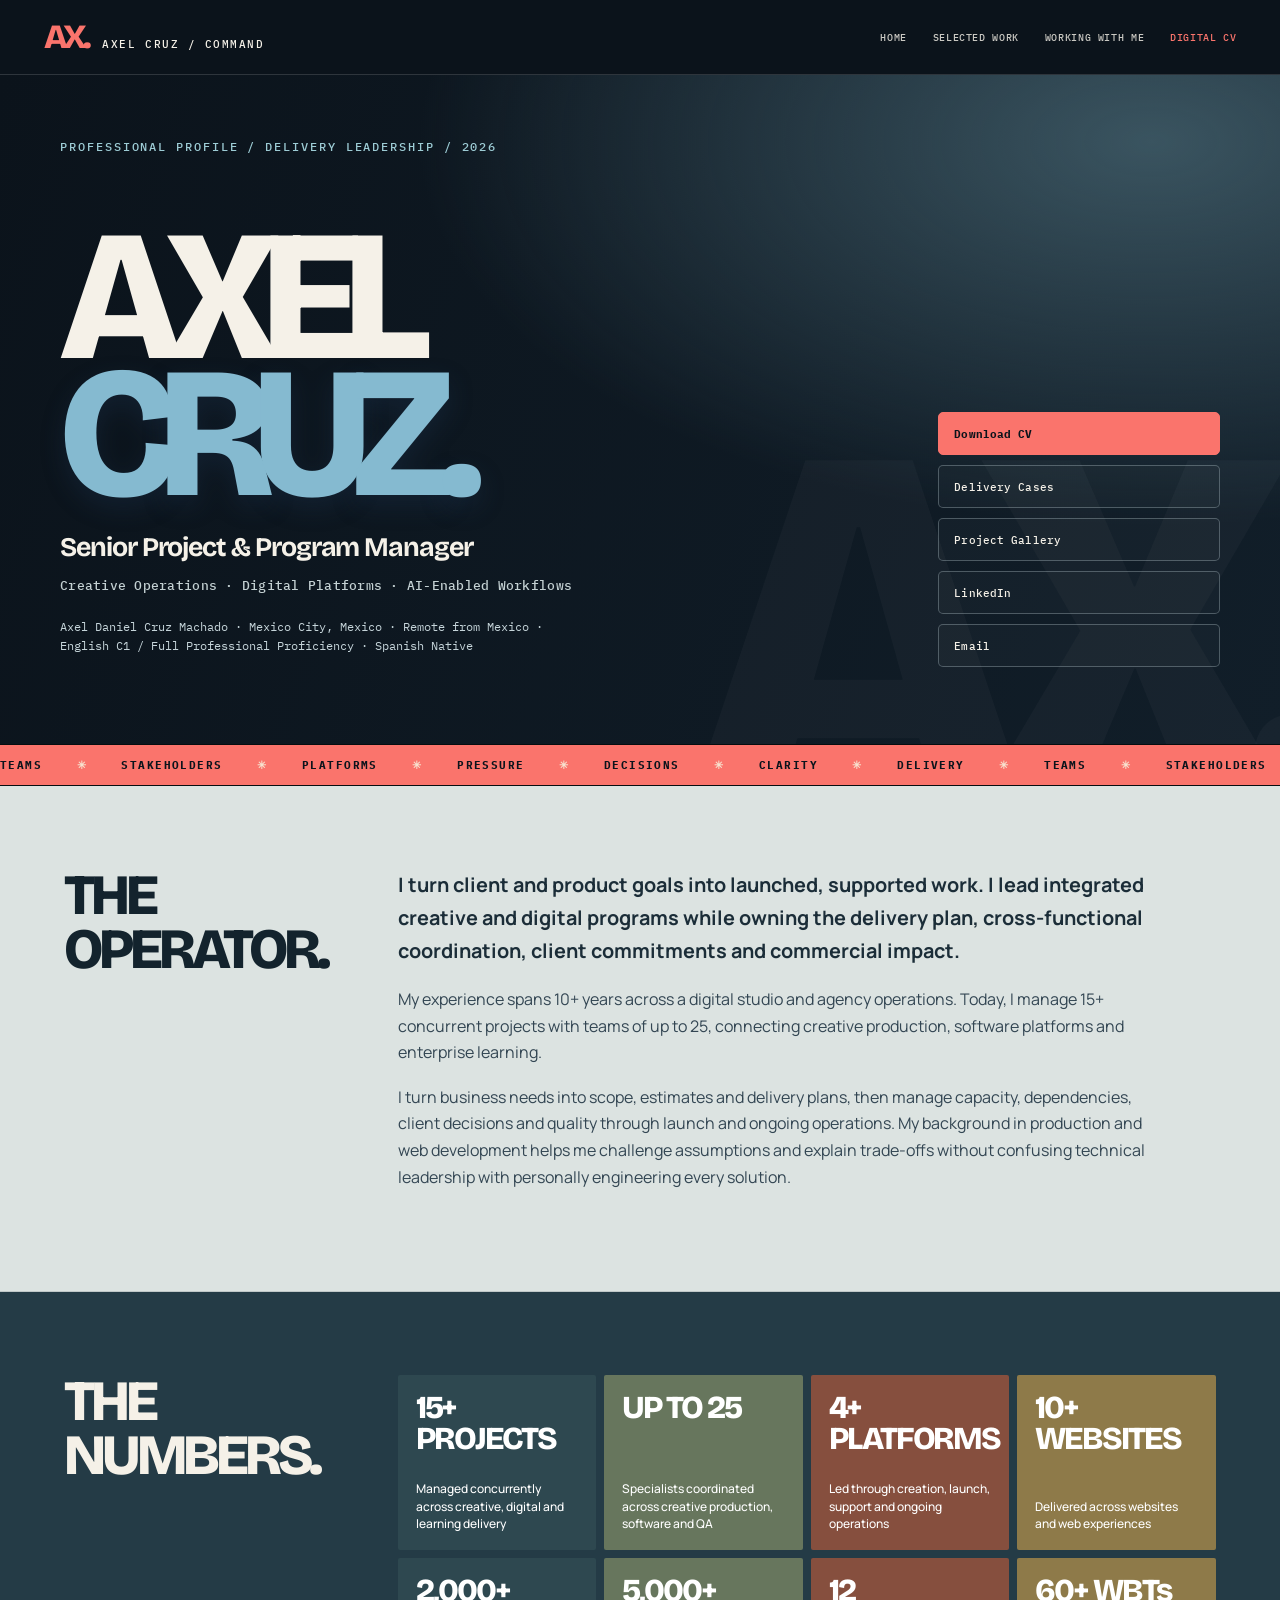
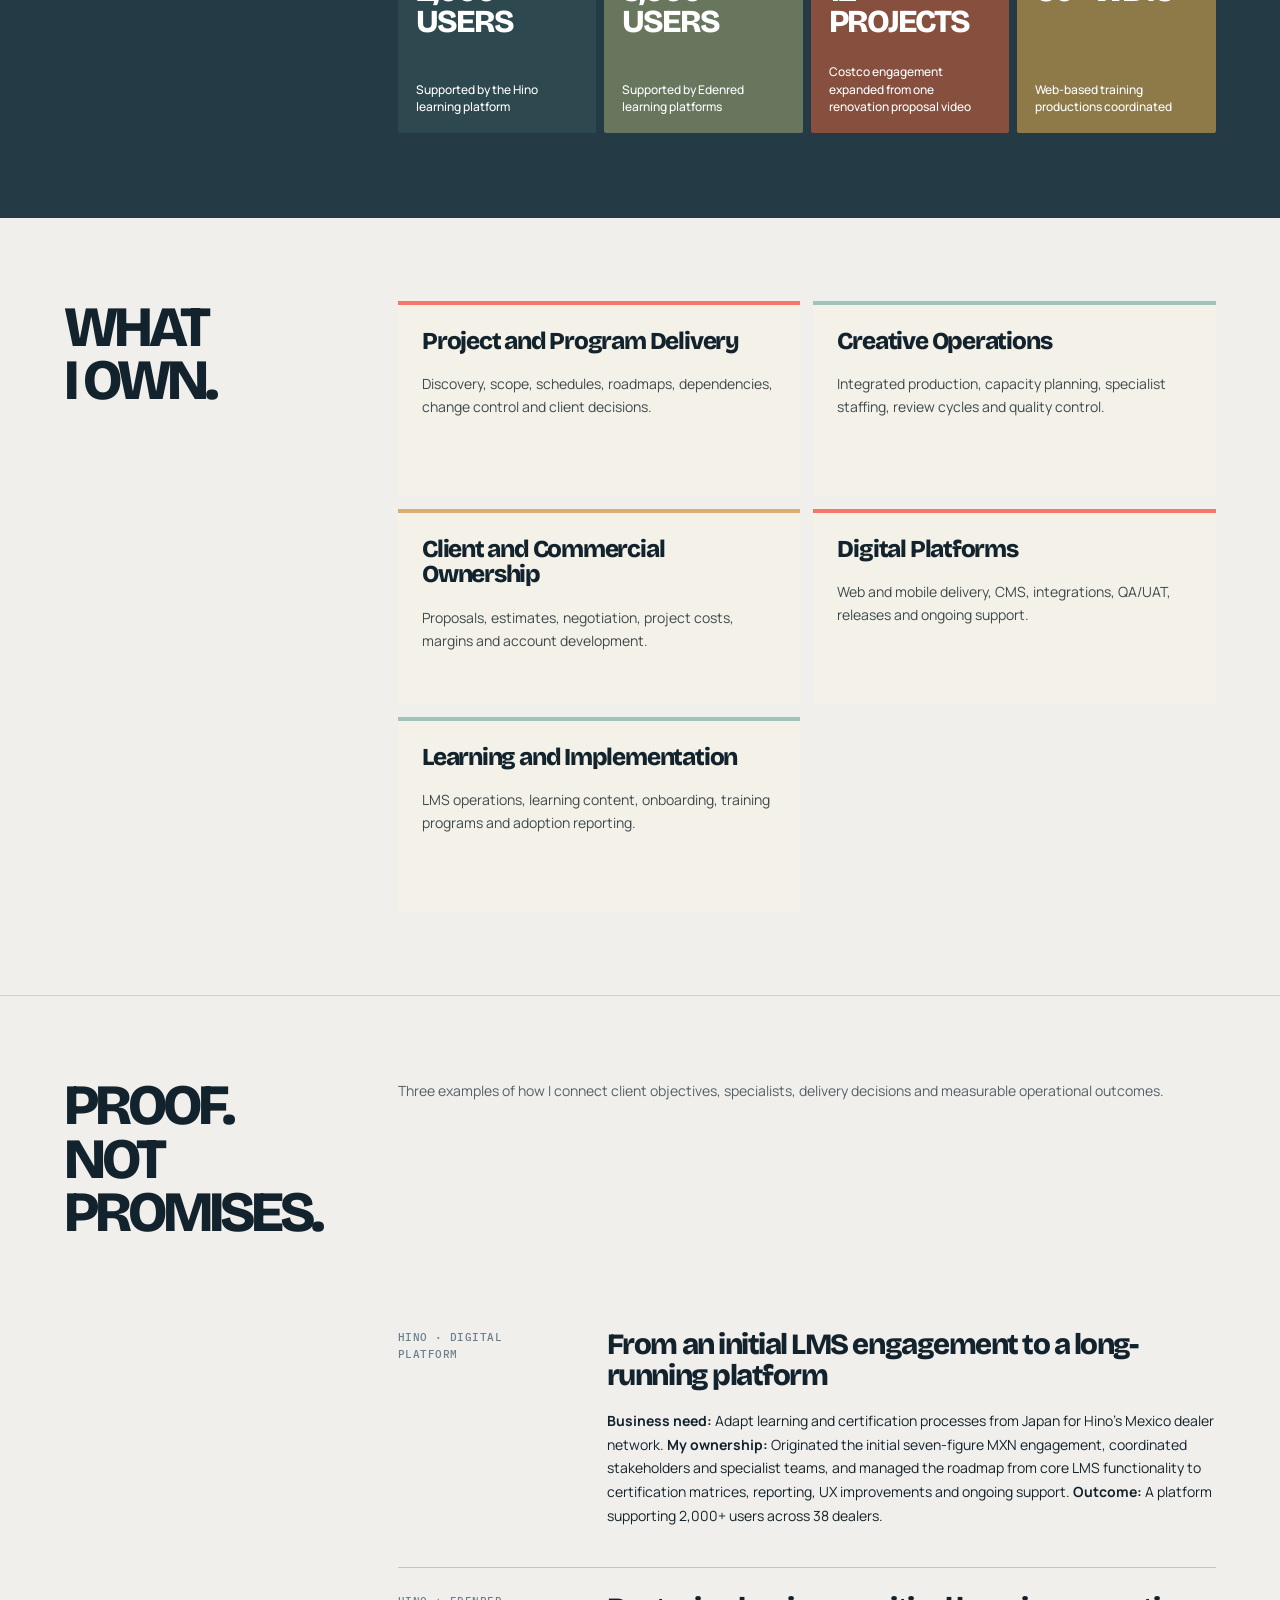
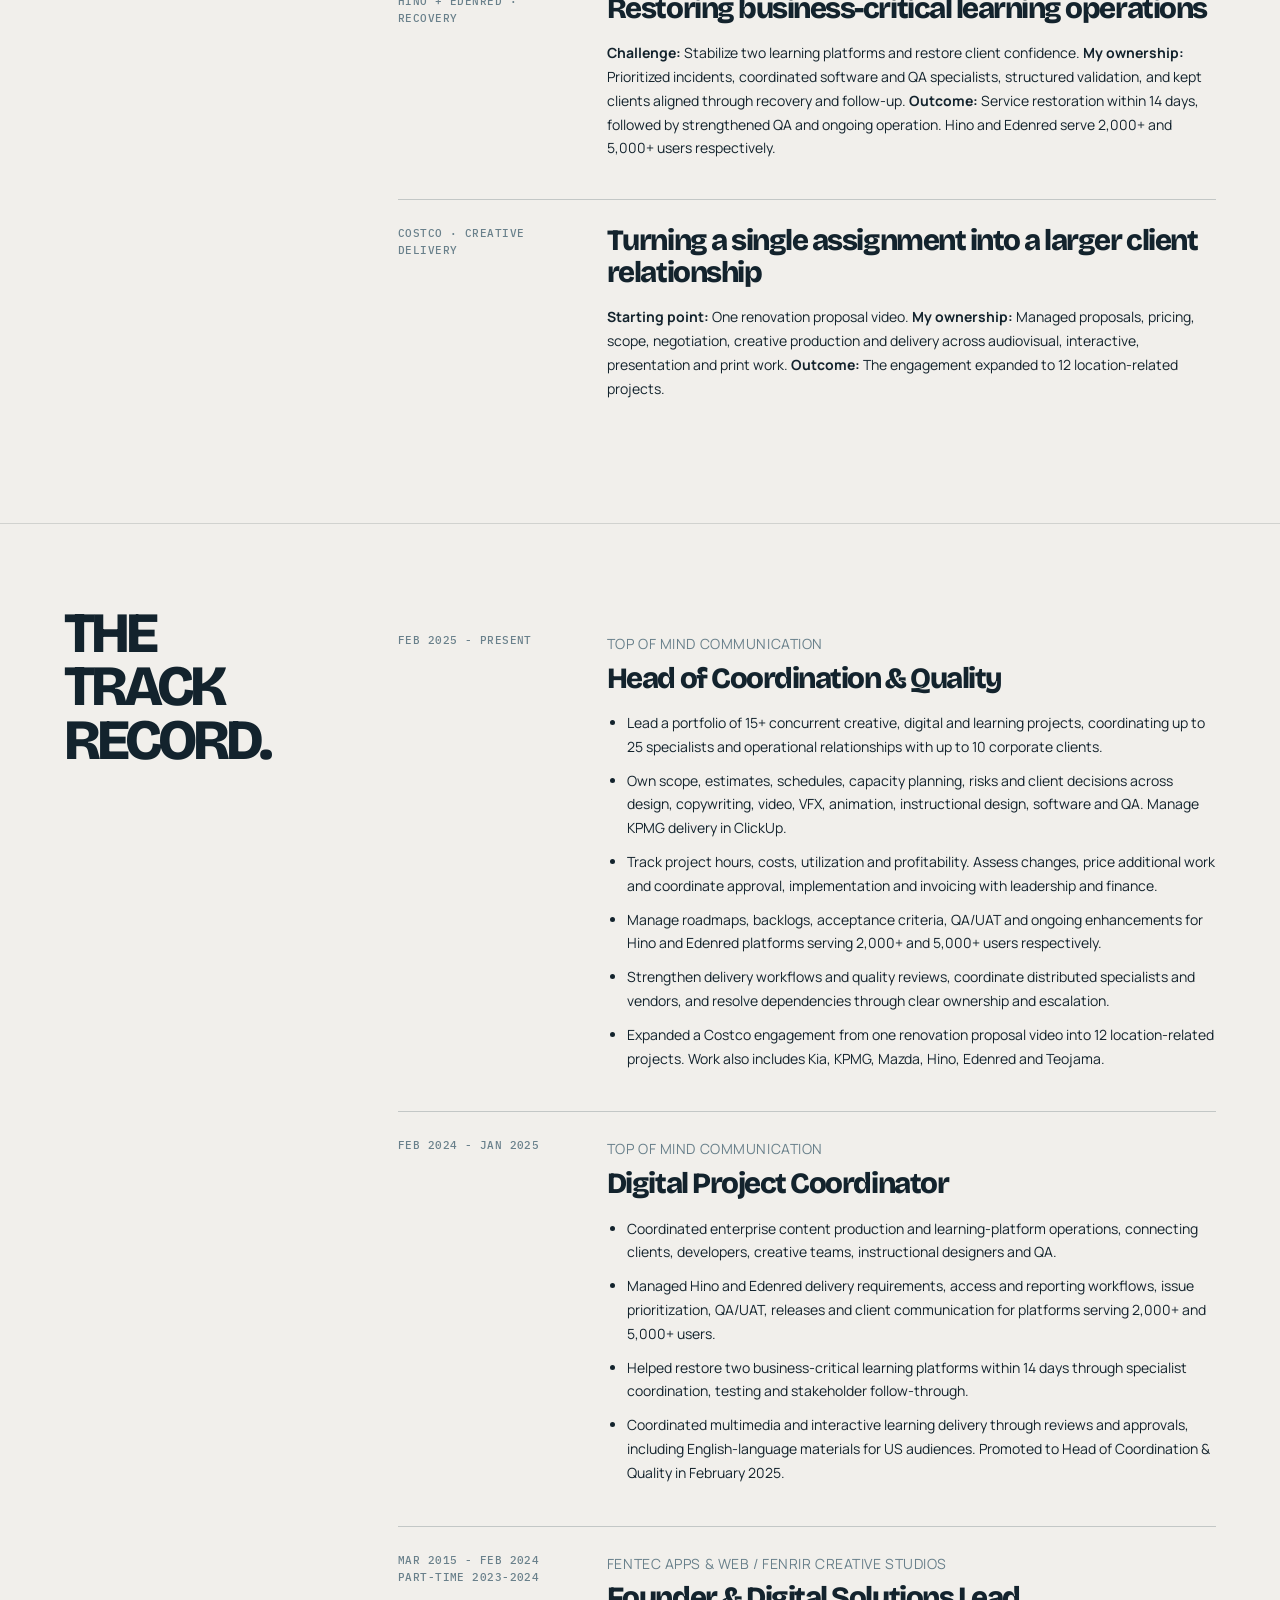
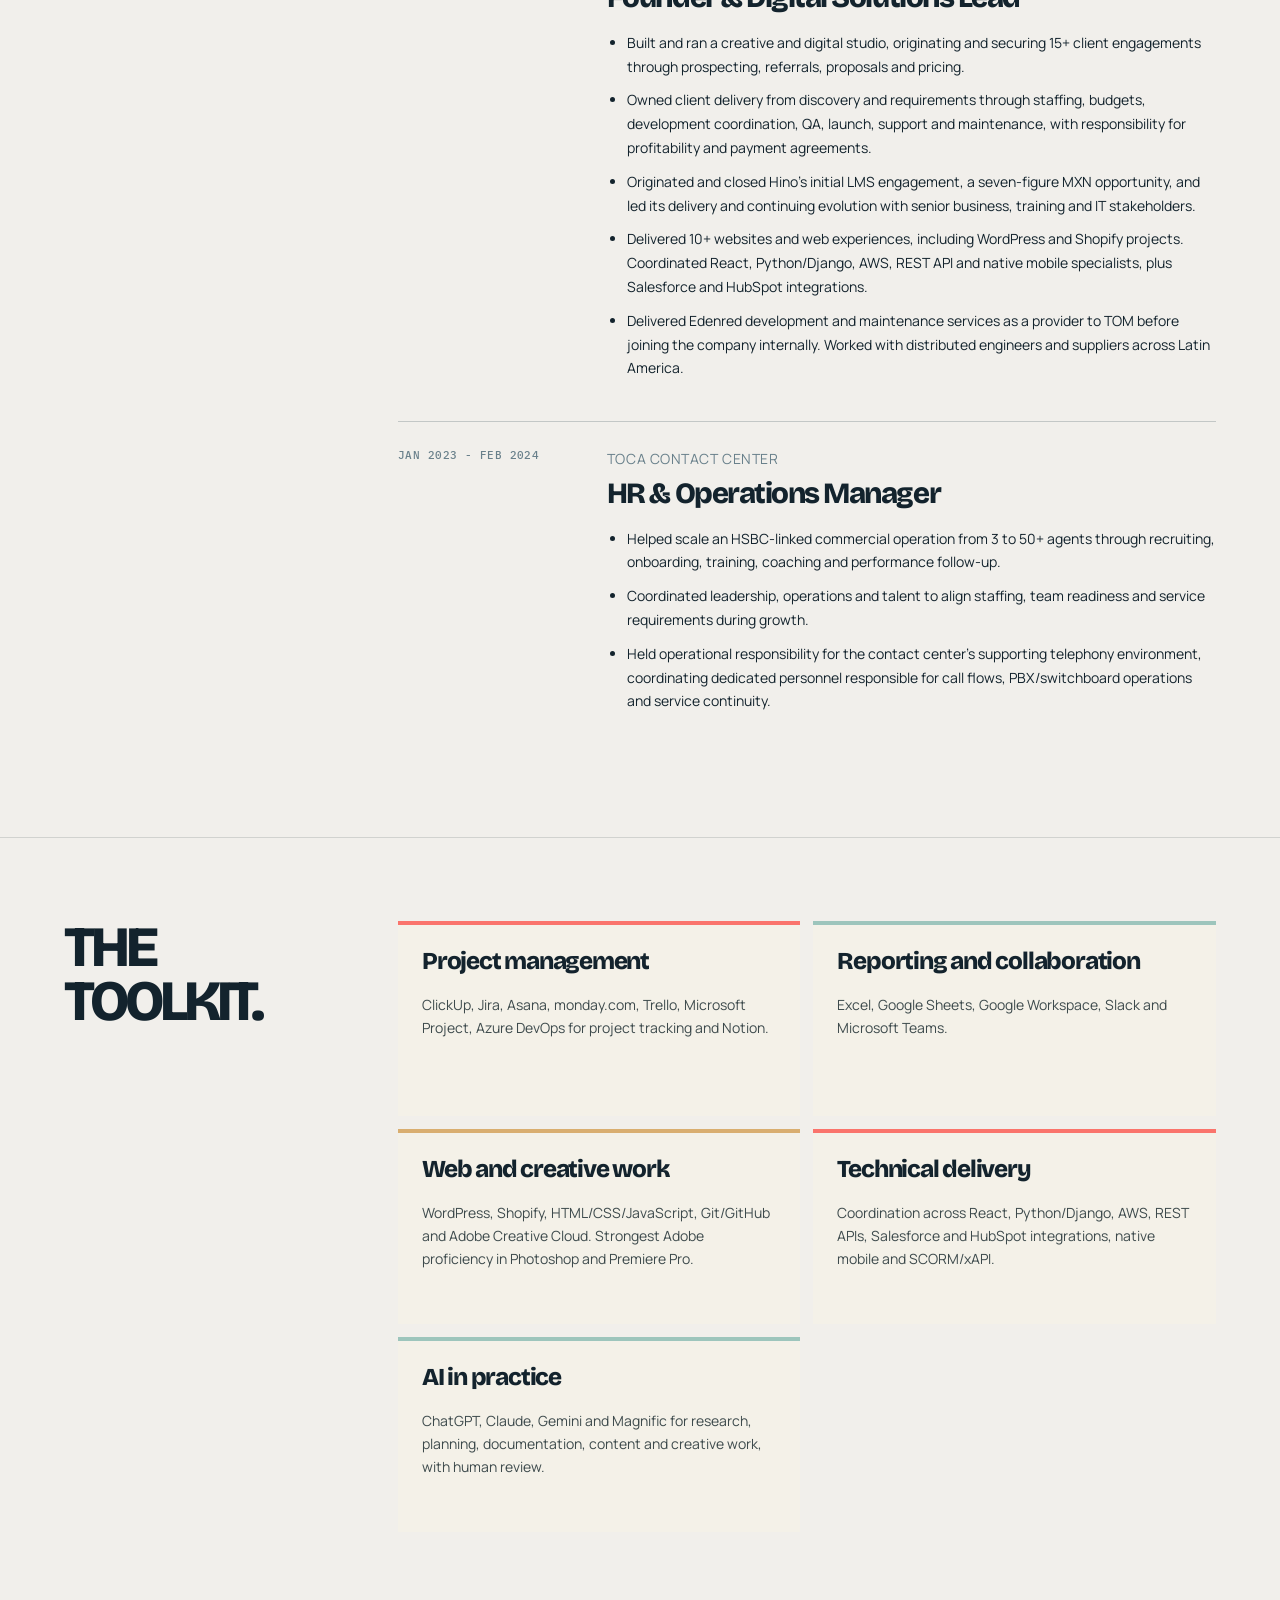
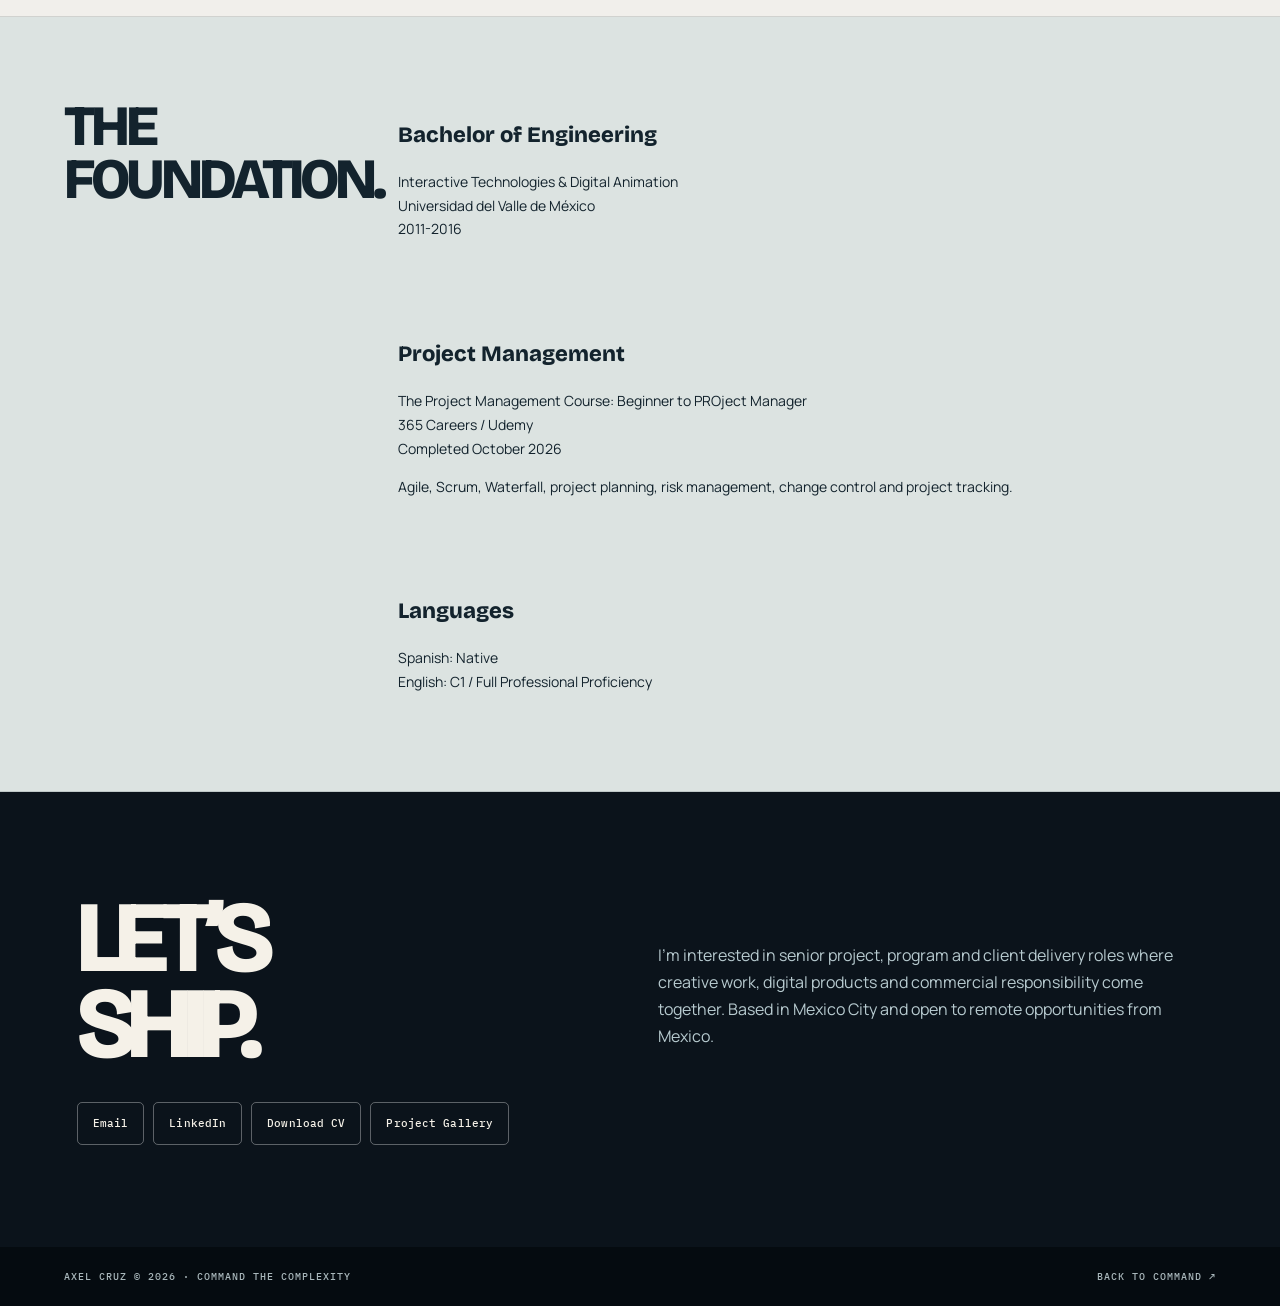
==== commit 22063664: "Align public Hino deal wording across COMMAND CV and WWM" ====
--- a/cv/index.html
+++ b/cv/index.html
@@ -77,7 +77,7 @@
       <div class="timeline">
         <article class="role"><div class="period">Hino · Digital Platform</div><div>
           <h3>From an initial LMS engagement to a long-running platform</h3>
-          <p><strong>Business need:</strong> Adapt learning and certification processes from Japan for Hino's Mexico dealer network. <strong>My ownership:</strong> Originated the approximately MXN 1.4M initial engagement, coordinated stakeholders and specialist teams, and managed the roadmap from core LMS functionality to certification matrices, reporting, UX improvements and ongoing support. <strong>Outcome:</strong> A platform supporting 2,000+ users across 38 dealers.</p>
+          <p><strong>Business need:</strong> Adapt learning and certification processes from Japan for Hino's Mexico dealer network. <strong>My ownership:</strong> Originated the initial seven-figure MXN engagement, coordinated stakeholders and specialist teams, and managed the roadmap from core LMS functionality to certification matrices, reporting, UX improvements and ongoing support. <strong>Outcome:</strong> A platform supporting 2,000+ users across 38 dealers.</p>
         </div></article>
         <article class="role"><div class="period">Hino + Edenred · Recovery</div><div>
           <h3>Restoring business-critical learning operations</h3>
@@ -91,7 +91,7 @@
     </section>
     <section class="cv-section reveal">
       <h2>THE<br>TRACK RECORD.</h2>
-      <div class="timeline"><article class="role"><div class="period">Feb 2025 - Present</div><div><p class="company">Top of Mind Communication</p><h3>Head of Coordination &amp; Quality</h3><ul><li>Lead a portfolio of 15+ concurrent creative, digital and learning projects, coordinating up to 25 specialists and operational relationships with up to 10 corporate clients.</li><li>Own scope, estimates, schedules, capacity planning, risks and client decisions across design, copywriting, video, VFX, animation, instructional design, software and QA. Manage KPMG delivery in ClickUp.</li><li>Track project hours, costs, utilization and profitability. Assess changes, price additional work and coordinate approval, implementation and invoicing with leadership and finance.</li><li>Manage roadmaps, backlogs, acceptance criteria, QA/UAT and ongoing enhancements for Hino and Edenred platforms serving 2,000+ and 5,000+ users respectively.</li><li>Strengthen delivery workflows and quality reviews, coordinate distributed specialists and vendors, and resolve dependencies through clear ownership and escalation.</li><li>Expanded a Costco engagement from one renovation proposal video into 12 location-related projects. Work also includes Kia, KPMG, Mazda, Hino, Edenred and Teojama.</li></ul></div></article><article class="role"><div class="period">Feb 2024 - Jan 2025</div><div><p class="company">Top of Mind Communication</p><h3>Digital Project Coordinator</h3><ul><li>Coordinated enterprise content production and learning-platform operations, connecting clients, developers, creative teams, instructional designers and QA.</li><li>Managed Hino and Edenred delivery requirements, access and reporting workflows, issue prioritization, QA/UAT, releases and client communication for platforms serving 2,000+ and 5,000+ users.</li><li>Helped restore two business-critical learning platforms within 14 days through specialist coordination, testing and stakeholder follow-through.</li><li>Coordinated multimedia and interactive learning delivery through reviews and approvals, including English-language materials for US audiences. Promoted to Head of Coordination &amp; Quality in February 2025.</li></ul></div></article><article class="role"><div class="period">Mar 2015 - Feb 2024<br>Part-time 2023-2024</div><div><p class="company">Fentec Apps &amp; Web / Fenrir Creative Studios</p><h3>Founder &amp; Digital Solutions Lead</h3><ul><li>Built and ran a creative and digital studio, originating and securing 15+ client engagements through prospecting, referrals, proposals and pricing.</li><li>Owned client delivery from discovery and requirements through staffing, budgets, development coordination, QA, launch, support and maintenance, with responsibility for profitability and payment agreements.</li><li>Originated and closed Hino’s initial LMS engagement, valued at approximately MXN 1.4M, and led its delivery and continuing evolution with senior business, training and IT stakeholders.</li><li>Delivered 10+ websites and web experiences, including WordPress and Shopify projects. Coordinated React, Python/Django, AWS, REST API and native mobile specialists, plus Salesforce and HubSpot integrations.</li><li>Delivered Edenred development and maintenance services as a provider to TOM before joining the company internally. Worked with distributed engineers and suppliers across Latin America.</li></ul></div></article><article class="role"><div class="period">Jan 2023 - Feb 2024</div><div><p class="company">TOCA Contact Center</p><h3>HR &amp; Operations Manager</h3><ul><li>Helped scale an HSBC-linked commercial operation from 3 to 50+ agents through recruiting, onboarding, training, coaching and performance follow-up.</li><li>Coordinated leadership, operations and talent to align staffing, team readiness and service requirements during growth.</li><li>Held operational responsibility for the contact center’s supporting telephony environment, coordinating dedicated personnel responsible for call flows, PBX/switchboard operations and service continuity.</li></ul></div></article></div>
+      <div class="timeline"><article class="role"><div class="period">Feb 2025 - Present</div><div><p class="company">Top of Mind Communication</p><h3>Head of Coordination &amp; Quality</h3><ul><li>Lead a portfolio of 15+ concurrent creative, digital and learning projects, coordinating up to 25 specialists and operational relationships with up to 10 corporate clients.</li><li>Own scope, estimates, schedules, capacity planning, risks and client decisions across design, copywriting, video, VFX, animation, instructional design, software and QA. Manage KPMG delivery in ClickUp.</li><li>Track project hours, costs, utilization and profitability. Assess changes, price additional work and coordinate approval, implementation and invoicing with leadership and finance.</li><li>Manage roadmaps, backlogs, acceptance criteria, QA/UAT and ongoing enhancements for Hino and Edenred platforms serving 2,000+ and 5,000+ users respectively.</li><li>Strengthen delivery workflows and quality reviews, coordinate distributed specialists and vendors, and resolve dependencies through clear ownership and escalation.</li><li>Expanded a Costco engagement from one renovation proposal video into 12 location-related projects. Work also includes Kia, KPMG, Mazda, Hino, Edenred and Teojama.</li></ul></div></article><article class="role"><div class="period">Feb 2024 - Jan 2025</div><div><p class="company">Top of Mind Communication</p><h3>Digital Project Coordinator</h3><ul><li>Coordinated enterprise content production and learning-platform operations, connecting clients, developers, creative teams, instructional designers and QA.</li><li>Managed Hino and Edenred delivery requirements, access and reporting workflows, issue prioritization, QA/UAT, releases and client communication for platforms serving 2,000+ and 5,000+ users.</li><li>Helped restore two business-critical learning platforms within 14 days through specialist coordination, testing and stakeholder follow-through.</li><li>Coordinated multimedia and interactive learning delivery through reviews and approvals, including English-language materials for US audiences. Promoted to Head of Coordination &amp; Quality in February 2025.</li></ul></div></article><article class="role"><div class="period">Mar 2015 - Feb 2024<br>Part-time 2023-2024</div><div><p class="company">Fentec Apps &amp; Web / Fenrir Creative Studios</p><h3>Founder &amp; Digital Solutions Lead</h3><ul><li>Built and ran a creative and digital studio, originating and securing 15+ client engagements through prospecting, referrals, proposals and pricing.</li><li>Owned client delivery from discovery and requirements through staffing, budgets, development coordination, QA, launch, support and maintenance, with responsibility for profitability and payment agreements.</li><li>Originated and closed Hino’s initial LMS engagement, a seven-figure MXN opportunity, and led its delivery and continuing evolution with senior business, training and IT stakeholders.</li><li>Delivered 10+ websites and web experiences, including WordPress and Shopify projects. Coordinated React, Python/Django, AWS, REST API and native mobile specialists, plus Salesforce and HubSpot integrations.</li><li>Delivered Edenred development and maintenance services as a provider to TOM before joining the company internally. Worked with distributed engineers and suppliers across Latin America.</li></ul></div></article><article class="role"><div class="period">Jan 2023 - Feb 2024</div><div><p class="company">TOCA Contact Center</p><h3>HR &amp; Operations Manager</h3><ul><li>Helped scale an HSBC-linked commercial operation from 3 to 50+ agents through recruiting, onboarding, training, coaching and performance follow-up.</li><li>Coordinated leadership, operations and talent to align staffing, team readiness and service requirements during growth.</li><li>Held operational responsibility for the contact center’s supporting telephony environment, coordinating dedicated personnel responsible for call flows, PBX/switchboard operations and service continuity.</li></ul></div></article></div>
     </section>
 
     <section class="cv-section reveal">
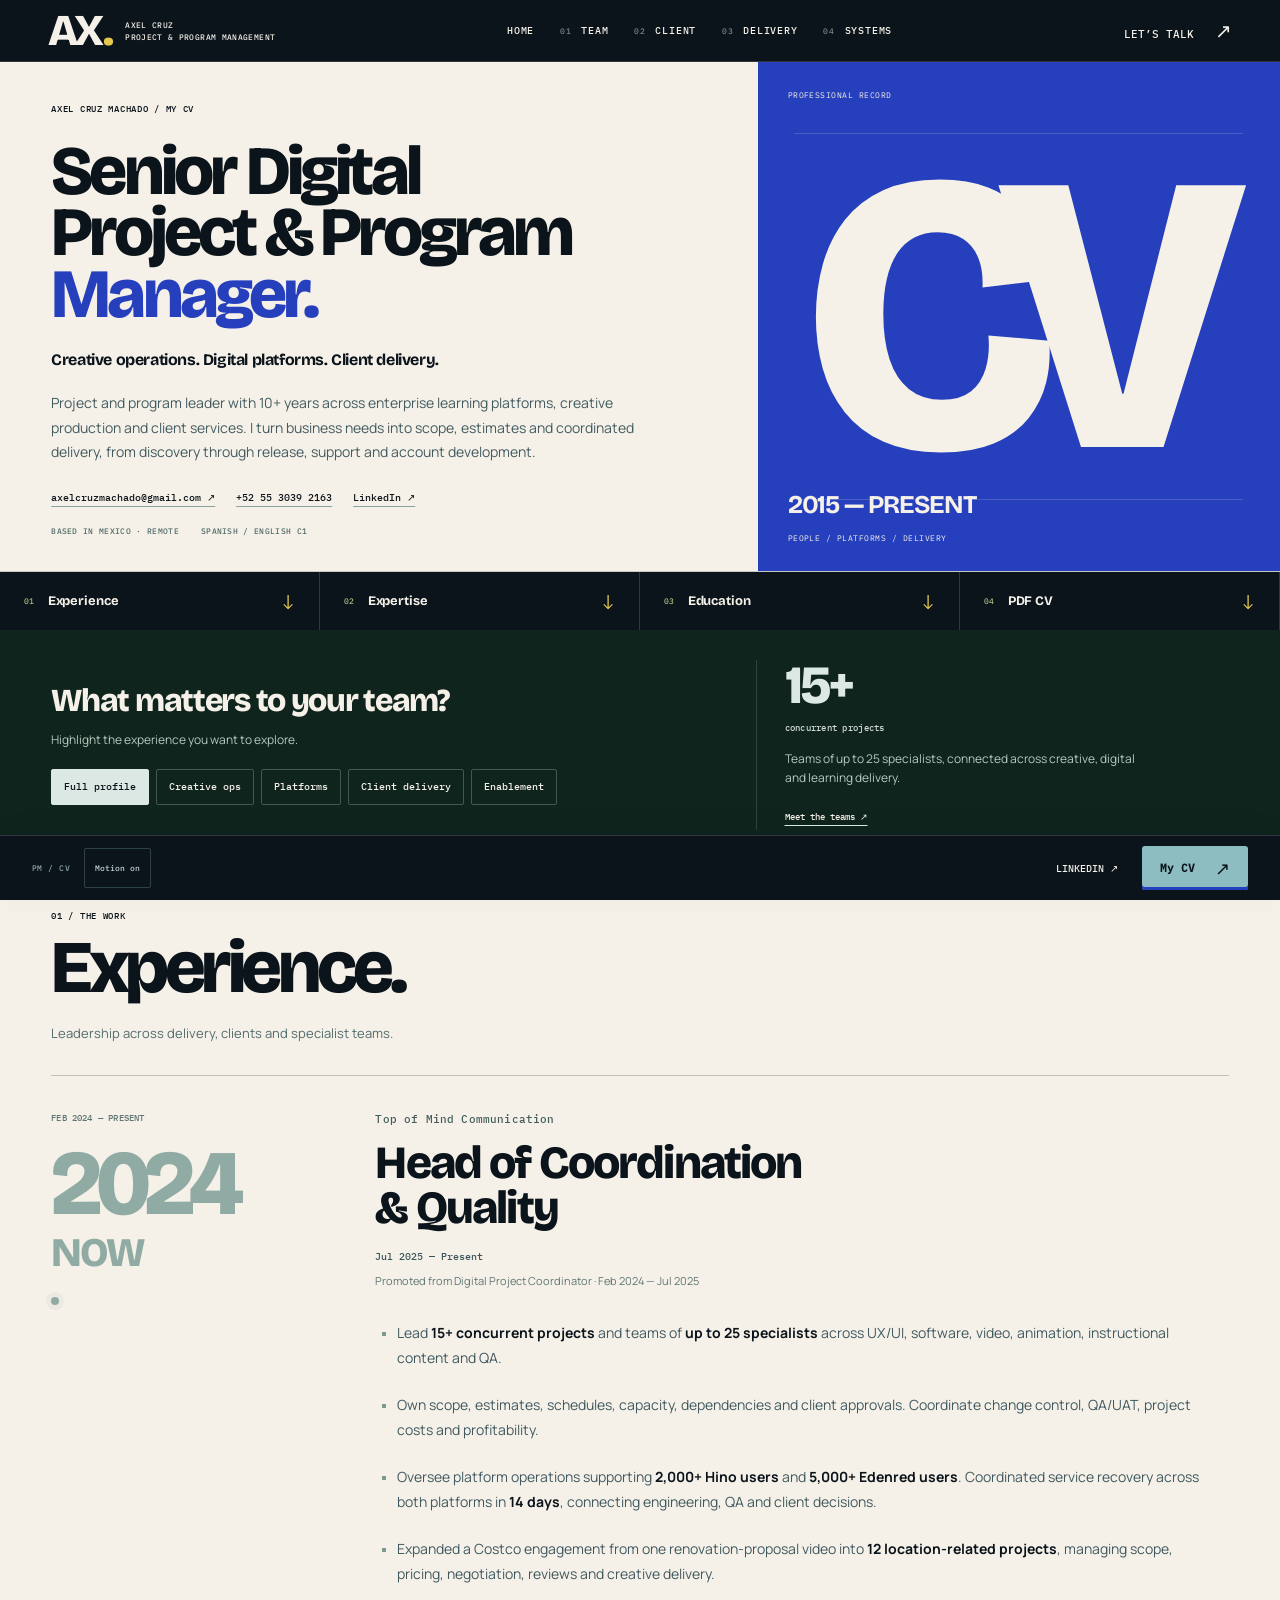
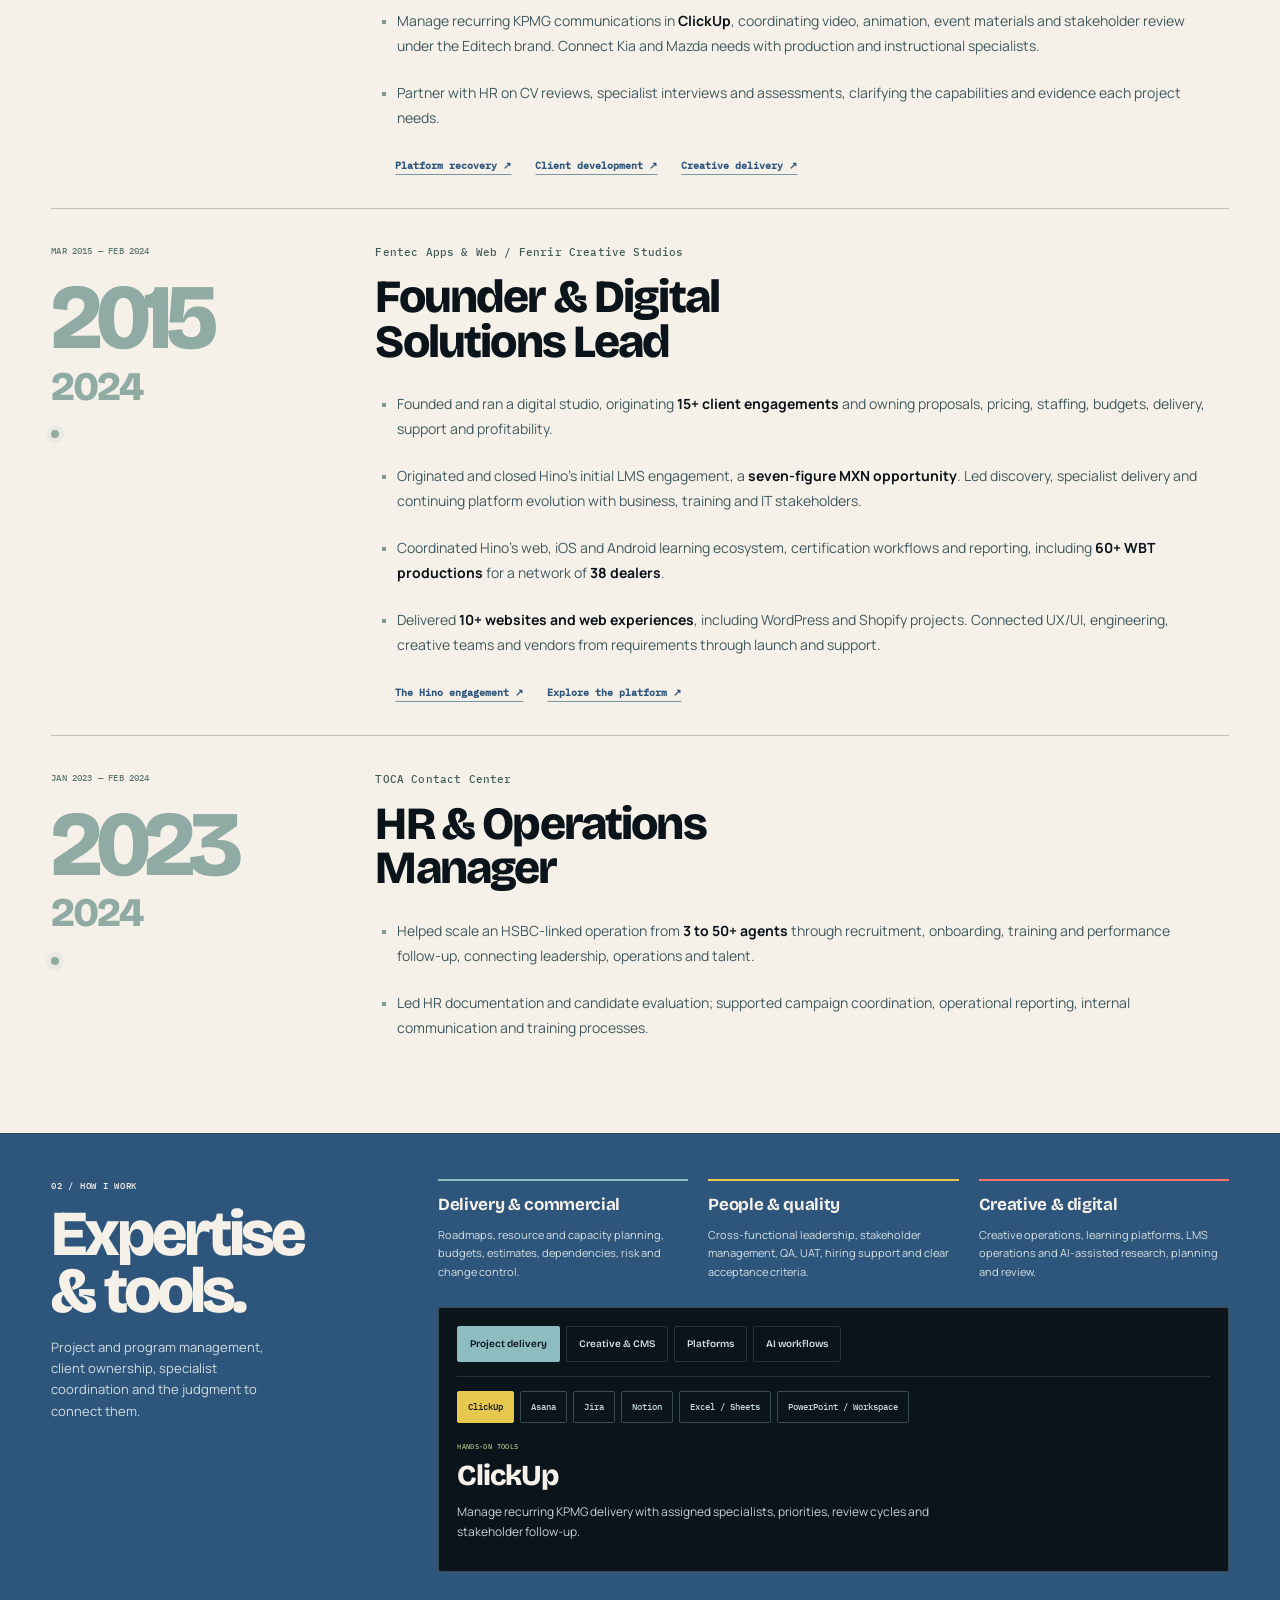
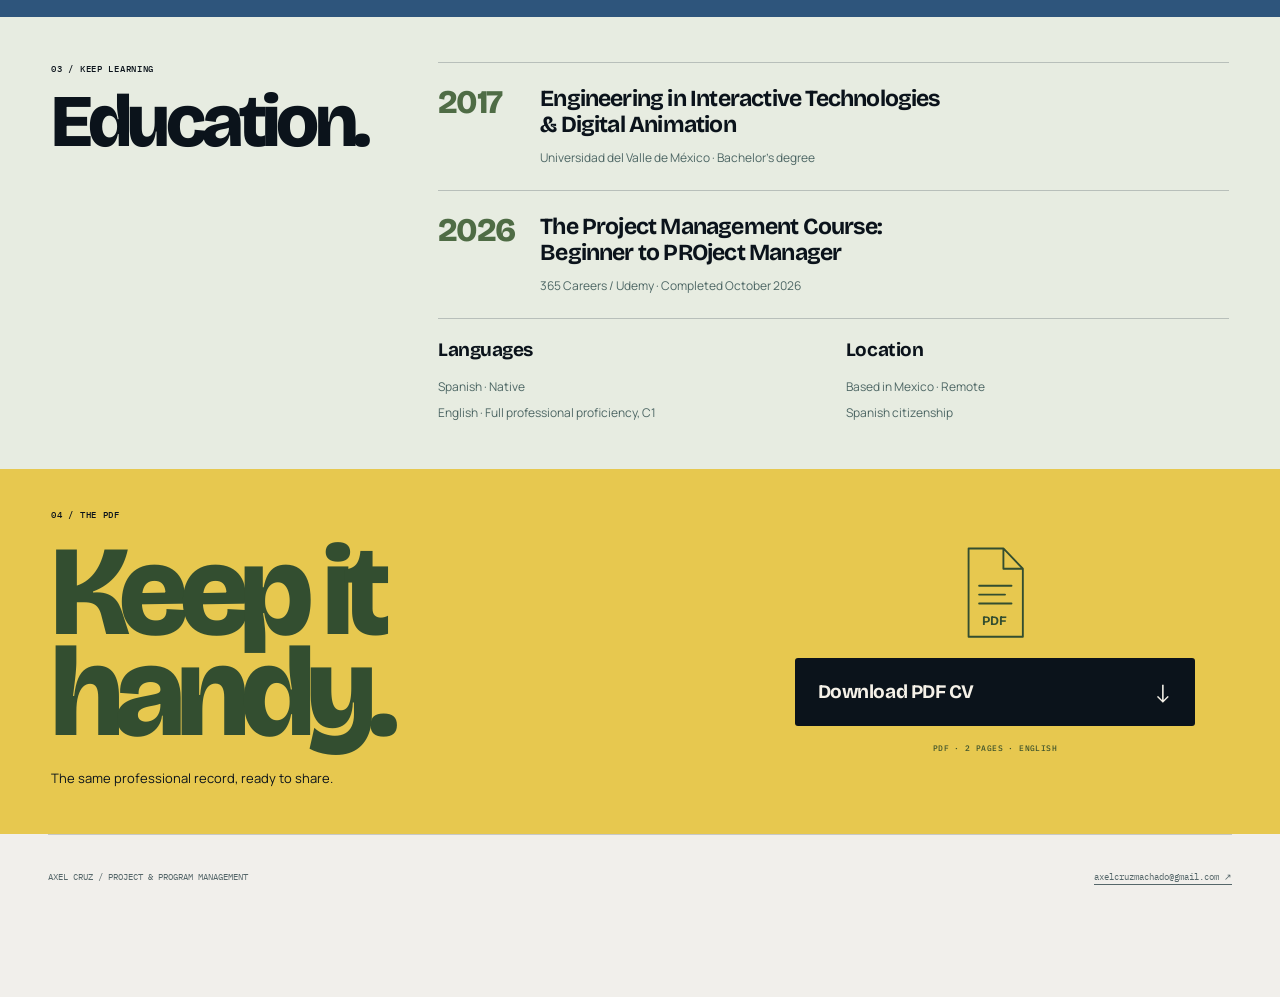
==== commit 48495eaf: "Finalize professional site content, CV and connected entry routes" ====
--- a/cv/index.html
+++ b/cv/index.html
@@ -1,115 +1,2 @@
 <!doctype html>
-<html lang="en">
-<head>
-  <!-- Google tag (gtag.js) -->
-  <script async src="https://www.googletagmanager.com/gtag/js?id=G-WQ5RT0GT5M"></script>
-  <script>
-    window.dataLayer = window.dataLayer || [];
-    function gtag(){dataLayer.push(arguments);}
-    gtag('js', new Date());
-    gtag('config', 'G-WQ5RT0GT5M');
-  </script>
-  <meta charset="utf-8">
-  <meta name="viewport" content="width=device-width, initial-scale=1">
-  <meta name="theme-color" content="#f0efeb">
-  <meta name="description" content="Senior Project & Program Manager in creative operations, digital platforms and AI-enabled workflows. Evidence-led case studies in client delivery, platform operations and integrated production.">
-  <title>Professional CV | Axel Cruz | Senior Project &amp; Program Manager</title>
-
-  <!-- Social sharing / Open Graph -->
-  <meta property="og:type" content="website">
-  <meta property="og:url" content="https://axelcruzcv.github.io/cv/">
-  <meta property="og:title" content="Axel Cruz | Senior Project &amp; Program Manager">
-  <meta property="og:description" content="Senior Project &amp; Program Manager. Explore verified delivery outcomes across creative operations, learning platforms and enterprise clients.">
-  <meta property="og:image" content="https://axelcruzcv.github.io/assets/og-professional-cv.png?v=20260910">
-  <meta property="og:image:alt" content="Axel Cruz - Senior Project and Program Manager">
-
-  <!-- X / Twitter -->
-  <meta name="twitter:card" content="summary_large_image">
-  <meta name="twitter:title" content="Axel Cruz | Senior Project &amp; Program Manager">
-  <meta name="twitter:description" content="Senior Project &amp; Program Manager. Creative operations, digital platforms, client delivery and selected case studies.">
-  <meta name="twitter:image" content="https://axelcruzcv.github.io/assets/og-professional-cv.png?v=20260910">
-
-  
-  
-  
-  
-  
-
-<link rel="preconnect" href="https://fonts.googleapis.com"><link rel="preconnect" href="https://fonts.gstatic.com" crossorigin><link href="https://fonts.googleapis.com/css2?family=Bricolage+Grotesque:opsz,wght@12..96,400..800&amp;family=Manrope:wght@400;500;600;700;800&amp;family=IBM+Plex+Mono:wght@400;500;600&amp;display=swap" rel="stylesheet">
-<link rel="stylesheet" href="../css/command-cv-v02.css?v=2">
-</head>
-<body class="cv-page"><header class="cv-top"><a class="mark" href="../"><b>AX.</b><span>AXEL CRUZ / COMMAND</span></a><nav aria-label="Professional navigation"><a href="../">HOME</a><a href="https://axelcruzcv.github.io/axelcruzportafolio/">SELECTED WORK</a><a href="../working-with-me/">WORKING WITH ME</a><a aria-current="page" href="../cv/">DIGITAL CV</a></nav></header>
-<main id="cv-main" class="cv-shell">
-    <section class="cv-hero reveal">
-      <div>
-        <p class="kicker">Professional Profile / Delivery Leadership / 2026</p>
-        <h1>AXEL <span>CRUZ.</span></h1>
-        <h2>Senior Project &amp; Program Manager<br><span>Creative Operations · Digital Platforms · AI-Enabled Workflows</span></h2>
-        <p class="meta">Axel Daniel Cruz Machado · Mexico City, Mexico · Remote from Mexico · English C1 / Full Professional Proficiency · Spanish Native</p>
-      </div>
-      <nav class="cv-actions" aria-label="Professional links">
-        <a href="../downloads/Axel_Cruz_Professional_CV.pdf?v=2026-10-12" download="Axel_Cruz_Professional_CV.pdf">Download CV</a>
-        <a href="#selected-work">Delivery Cases</a>
-        <a href="https://axelcruzcv.github.io/axelcruzportafolio/" target="_blank" rel="noopener">Project Gallery</a>
-        <a href="https://www.linkedin.com/in/axeldanielcruzmachado" target="_blank" rel="noopener">LinkedIn</a>
-        <a class="email-action" href="mailto:axelcruzmachado@gmail.com" data-email="axelcruzmachado@gmail.com">Email</a>
-      </nav>
-    </section><div class="cv-ticker" aria-hidden="true"><span>TEAMS <b>✳</b> STAKEHOLDERS <b>✳</b> PLATFORMS <b>✳</b> PRESSURE <b>✳</b> DECISIONS <b>✳</b> CLARITY <b>✳</b> DELIVERY <b>✳</b> TEAMS <b>✳</b> STAKEHOLDERS <b>✳</b> PLATFORMS <b>✳</b> PRESSURE <b>✳</b> DECISIONS <b>✳</b> CLARITY <b>✳</b> DELIVERY <b>✳</b></span></div>
-
-    <section class="cv-section reveal">
-      <h2>THE<br>OPERATOR.</h2>
-      <div class="profile-copy"><p>I turn client and product goals into launched, supported work. I lead integrated creative and digital programs while owning the delivery plan, cross-functional coordination, client commitments and commercial impact.</p><p>My experience spans 10+ years across a digital studio and agency operations. Today, I manage 15+ concurrent projects with teams of up to 25, connecting creative production, software platforms and enterprise learning.</p><p>I turn business needs into scope, estimates and delivery plans, then manage capacity, dependencies, client decisions and quality through launch and ongoing operations. My background in production and web development helps me challenge assumptions and explain trade-offs without confusing technical leadership with personally engineering every solution.</p></div>
-    </section>
-
-    <section class="cv-section reveal">
-      <h2>THE<br>NUMBERS.</h2>
-      <div class="impact-grid"><article class="reveal-card"><strong>15+ PROJECTS</strong><span>Managed concurrently across creative, digital and learning delivery</span></article><article class="reveal-card"><strong>UP TO 25</strong><span>Specialists coordinated across creative production, software and QA</span></article><article class="reveal-card"><strong>4+ PLATFORMS</strong><span>Led through creation, launch, support and ongoing operations</span></article><article class="reveal-card"><strong>10+ WEBSITES</strong><span>Delivered across websites and web experiences</span></article><article class="reveal-card"><strong>2,000+ USERS</strong><span>Supported by the Hino learning platform</span></article><article class="reveal-card"><strong>5,000+ USERS</strong><span>Supported by Edenred learning platforms</span></article><article class="reveal-card"><strong>12 PROJECTS</strong><span>Costco engagement expanded from one renovation proposal video</span></article><article class="reveal-card"><strong>60+ WBTs</strong><span>Web-based training productions coordinated</span></article></div>
-    </section>
-
-    <section class="cv-section reveal">
-      <h2>WHAT<br>I OWN.</h2>
-      <div class="expertise-grid"><article><h3>Project and Program Delivery</h3><p>Discovery, scope, schedules, roadmaps, dependencies, change control and client decisions.</p></article><article><h3>Creative Operations</h3><p>Integrated production, capacity planning, specialist staffing, review cycles and quality control.</p></article><article><h3>Client and Commercial Ownership</h3><p>Proposals, estimates, negotiation, project costs, margins and account development.</p></article><article><h3>Digital Platforms</h3><p>Web and mobile delivery, CMS, integrations, QA/UAT, releases and ongoing support.</p></article><article><h3>Learning and Implementation</h3><p>LMS operations, learning content, onboarding, training programs and adoption reporting.</p></article></div>
-    </section>
-
-    <section class="cv-section reveal" id="selected-work">
-      <h2>PROOF.<br>NOT PROMISES.</h2>
-      <p>Three examples of how I connect client objectives, specialists, delivery decisions and measurable operational outcomes.</p>
-      <div class="timeline">
-        <article class="role"><div class="period">Hino · Digital Platform</div><div>
-          <h3>From an initial LMS engagement to a long-running platform</h3>
-          <p><strong>Business need:</strong> Adapt learning and certification processes from Japan for Hino's Mexico dealer network. <strong>My ownership:</strong> Originated the initial seven-figure MXN engagement, coordinated stakeholders and specialist teams, and managed the roadmap from core LMS functionality to certification matrices, reporting, UX improvements and ongoing support. <strong>Outcome:</strong> A platform supporting 2,000+ users across 38 dealers.</p>
-        </div></article>
-        <article class="role"><div class="period">Hino + Edenred · Recovery</div><div>
-          <h3>Restoring business-critical learning operations</h3>
-          <p><strong>Challenge:</strong> Stabilize two learning platforms and restore client confidence. <strong>My ownership:</strong> Prioritized incidents, coordinated software and QA specialists, structured validation, and kept clients aligned through recovery and follow-up. <strong>Outcome:</strong> Service restoration within 14 days, followed by strengthened QA and ongoing operation. Hino and Edenred serve 2,000+ and 5,000+ users respectively.</p>
-        </div></article>
-        <article class="role"><div class="period">Costco · Creative Delivery</div><div>
-          <h3>Turning a single assignment into a larger client relationship</h3>
-          <p><strong>Starting point:</strong> One renovation proposal video. <strong>My ownership:</strong> Managed proposals, pricing, scope, negotiation, creative production and delivery across audiovisual, interactive, presentation and print work. <strong>Outcome:</strong> The engagement expanded to 12 location-related projects.</p>
-        </div></article>
-      </div>
-    </section>
-    <section class="cv-section reveal">
-      <h2>THE<br>TRACK RECORD.</h2>
-      <div class="timeline"><article class="role"><div class="period">Feb 2025 - Present</div><div><p class="company">Top of Mind Communication</p><h3>Head of Coordination &amp; Quality</h3><ul><li>Lead a portfolio of 15+ concurrent creative, digital and learning projects, coordinating up to 25 specialists and operational relationships with up to 10 corporate clients.</li><li>Own scope, estimates, schedules, capacity planning, risks and client decisions across design, copywriting, video, VFX, animation, instructional design, software and QA. Manage KPMG delivery in ClickUp.</li><li>Track project hours, costs, utilization and profitability. Assess changes, price additional work and coordinate approval, implementation and invoicing with leadership and finance.</li><li>Manage roadmaps, backlogs, acceptance criteria, QA/UAT and ongoing enhancements for Hino and Edenred platforms serving 2,000+ and 5,000+ users respectively.</li><li>Strengthen delivery workflows and quality reviews, coordinate distributed specialists and vendors, and resolve dependencies through clear ownership and escalation.</li><li>Expanded a Costco engagement from one renovation proposal video into 12 location-related projects. Work also includes Kia, KPMG, Mazda, Hino, Edenred and Teojama.</li></ul></div></article><article class="role"><div class="period">Feb 2024 - Jan 2025</div><div><p class="company">Top of Mind Communication</p><h3>Digital Project Coordinator</h3><ul><li>Coordinated enterprise content production and learning-platform operations, connecting clients, developers, creative teams, instructional designers and QA.</li><li>Managed Hino and Edenred delivery requirements, access and reporting workflows, issue prioritization, QA/UAT, releases and client communication for platforms serving 2,000+ and 5,000+ users.</li><li>Helped restore two business-critical learning platforms within 14 days through specialist coordination, testing and stakeholder follow-through.</li><li>Coordinated multimedia and interactive learning delivery through reviews and approvals, including English-language materials for US audiences. Promoted to Head of Coordination &amp; Quality in February 2025.</li></ul></div></article><article class="role"><div class="period">Mar 2015 - Feb 2024<br>Part-time 2023-2024</div><div><p class="company">Fentec Apps &amp; Web / Fenrir Creative Studios</p><h3>Founder &amp; Digital Solutions Lead</h3><ul><li>Built and ran a creative and digital studio, originating and securing 15+ client engagements through prospecting, referrals, proposals and pricing.</li><li>Owned client delivery from discovery and requirements through staffing, budgets, development coordination, QA, launch, support and maintenance, with responsibility for profitability and payment agreements.</li><li>Originated and closed Hino’s initial LMS engagement, a seven-figure MXN opportunity, and led its delivery and continuing evolution with senior business, training and IT stakeholders.</li><li>Delivered 10+ websites and web experiences, including WordPress and Shopify projects. Coordinated React, Python/Django, AWS, REST API and native mobile specialists, plus Salesforce and HubSpot integrations.</li><li>Delivered Edenred development and maintenance services as a provider to TOM before joining the company internally. Worked with distributed engineers and suppliers across Latin America.</li></ul></div></article><article class="role"><div class="period">Jan 2023 - Feb 2024</div><div><p class="company">TOCA Contact Center</p><h3>HR &amp; Operations Manager</h3><ul><li>Helped scale an HSBC-linked commercial operation from 3 to 50+ agents through recruiting, onboarding, training, coaching and performance follow-up.</li><li>Coordinated leadership, operations and talent to align staffing, team readiness and service requirements during growth.</li><li>Held operational responsibility for the contact center’s supporting telephony environment, coordinating dedicated personnel responsible for call flows, PBX/switchboard operations and service continuity.</li></ul></div></article></div>
-    </section>
-
-    <section class="cv-section reveal">
-      <h2>THE<br>TOOLKIT.</h2>
-      <div class="tools-grid"><article><h3>Project management</h3><p>ClickUp, Jira, Asana, monday.com, Trello, Microsoft Project, Azure DevOps for project tracking and Notion.</p></article><article><h3>Reporting and collaboration</h3><p>Excel, Google Sheets, Google Workspace, Slack and Microsoft Teams.</p></article><article><h3>Web and creative work</h3><p>WordPress, Shopify, HTML/CSS/JavaScript, Git/GitHub and Adobe Creative Cloud. Strongest Adobe proficiency in Photoshop and Premiere Pro.</p></article><article><h3>Technical delivery</h3><p>Coordination across React, Python/Django, AWS, REST APIs, Salesforce and HubSpot integrations, native mobile and SCORM/xAPI.</p></article><article><h3>AI in practice</h3><p>ChatGPT, Claude, Gemini and Magnific for research, planning, documentation, content and creative work, with human review.</p></article></div>
-    </section>
-
-    <section class="cv-section education reveal"><h2>THE<br>FOUNDATION.</h2><div><h3>Bachelor of Engineering</h3><p>Interactive Technologies &amp; Digital Animation<br>Universidad del Valle de México<br>2011-2016</p></div><div><h3>Project Management</h3><p>The Project Management Course: Beginner to PROject Manager<br>365 Careers / Udemy<br>Completed October 2026</p><p>Agile, Scrum, Waterfall, project planning, risk management, change control and project tracking.</p></div><div><h3>Languages</h3><p>Spanish: Native<br>English: C1 / Full Professional Proficiency</p></div></section>
-
-    <section class="cv-closing reveal">
-      <h2>LET’S<br>SHIP.</h2>
-      <p>I’m interested in senior project, program and client delivery roles where creative work, digital products and commercial responsibility come together. Based in Mexico City and open to remote opportunities from Mexico.</p>
-      <nav class="cv-actions">
-        <a class="email-action" href="mailto:axelcruzmachado@gmail.com" data-email="axelcruzmachado@gmail.com">Email</a>
-        <a href="https://www.linkedin.com/in/axeldanielcruzmachado" target="_blank" rel="noopener">LinkedIn</a>
-        <a href="../downloads/Axel_Cruz_Professional_CV.pdf?v=2026-10-12" download="Axel_Cruz_Professional_CV.pdf">Download CV</a>
-        <a href="https://axelcruzcv.github.io/axelcruzportafolio/" target="_blank" rel="noopener">Project Gallery</a>
-      </nav>
-    </section>
-  </main>
-<footer class="cv-footer"><span>AXEL CRUZ © 2026 · COMMAND THE COMPLEXITY</span><a href="../">BACK TO COMMAND ↗</a></footer><script>const observer=new IntersectionObserver(entries=>{for(const entry of entries){if(entry.isIntersecting){entry.target.classList.add('is-visible');observer.unobserve(entry.target)}}},{threshold:.13});document.querySelectorAll('.cv-section').forEach(el=>observer.observe(el));</script></body></html>+<html lang="en"><head><meta charset="utf-8"><meta name="viewport" content="width=device-width,initial-scale=1"><meta name="robots" content="noindex,follow"><meta http-equiv="refresh" content="0;url=../#cv"><link rel="canonical" href="https://axelcruzcv.github.io/"><title>Axel Cruz — My CV</title></head><body><p><a href="../#cv">Continue to My CV ↗</a></p><script>location.replace("../#cv");</script></body></html>
